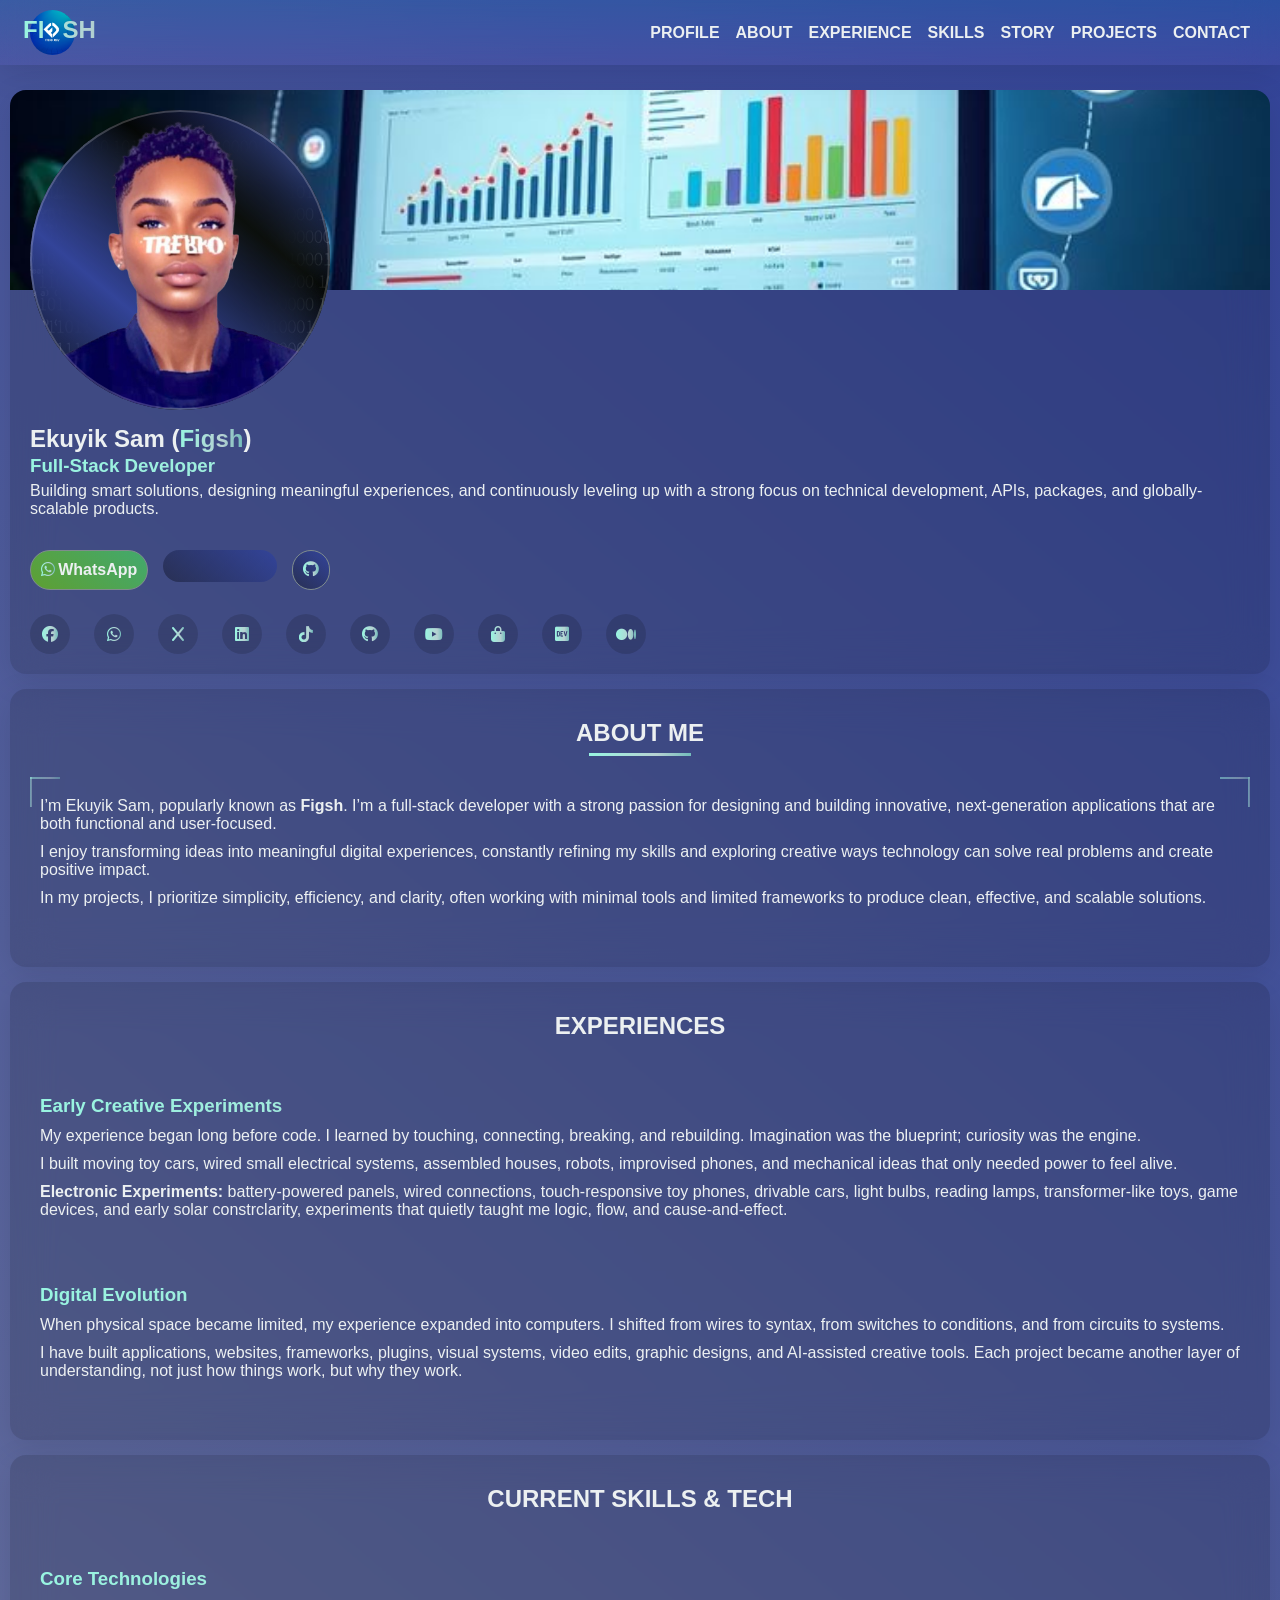
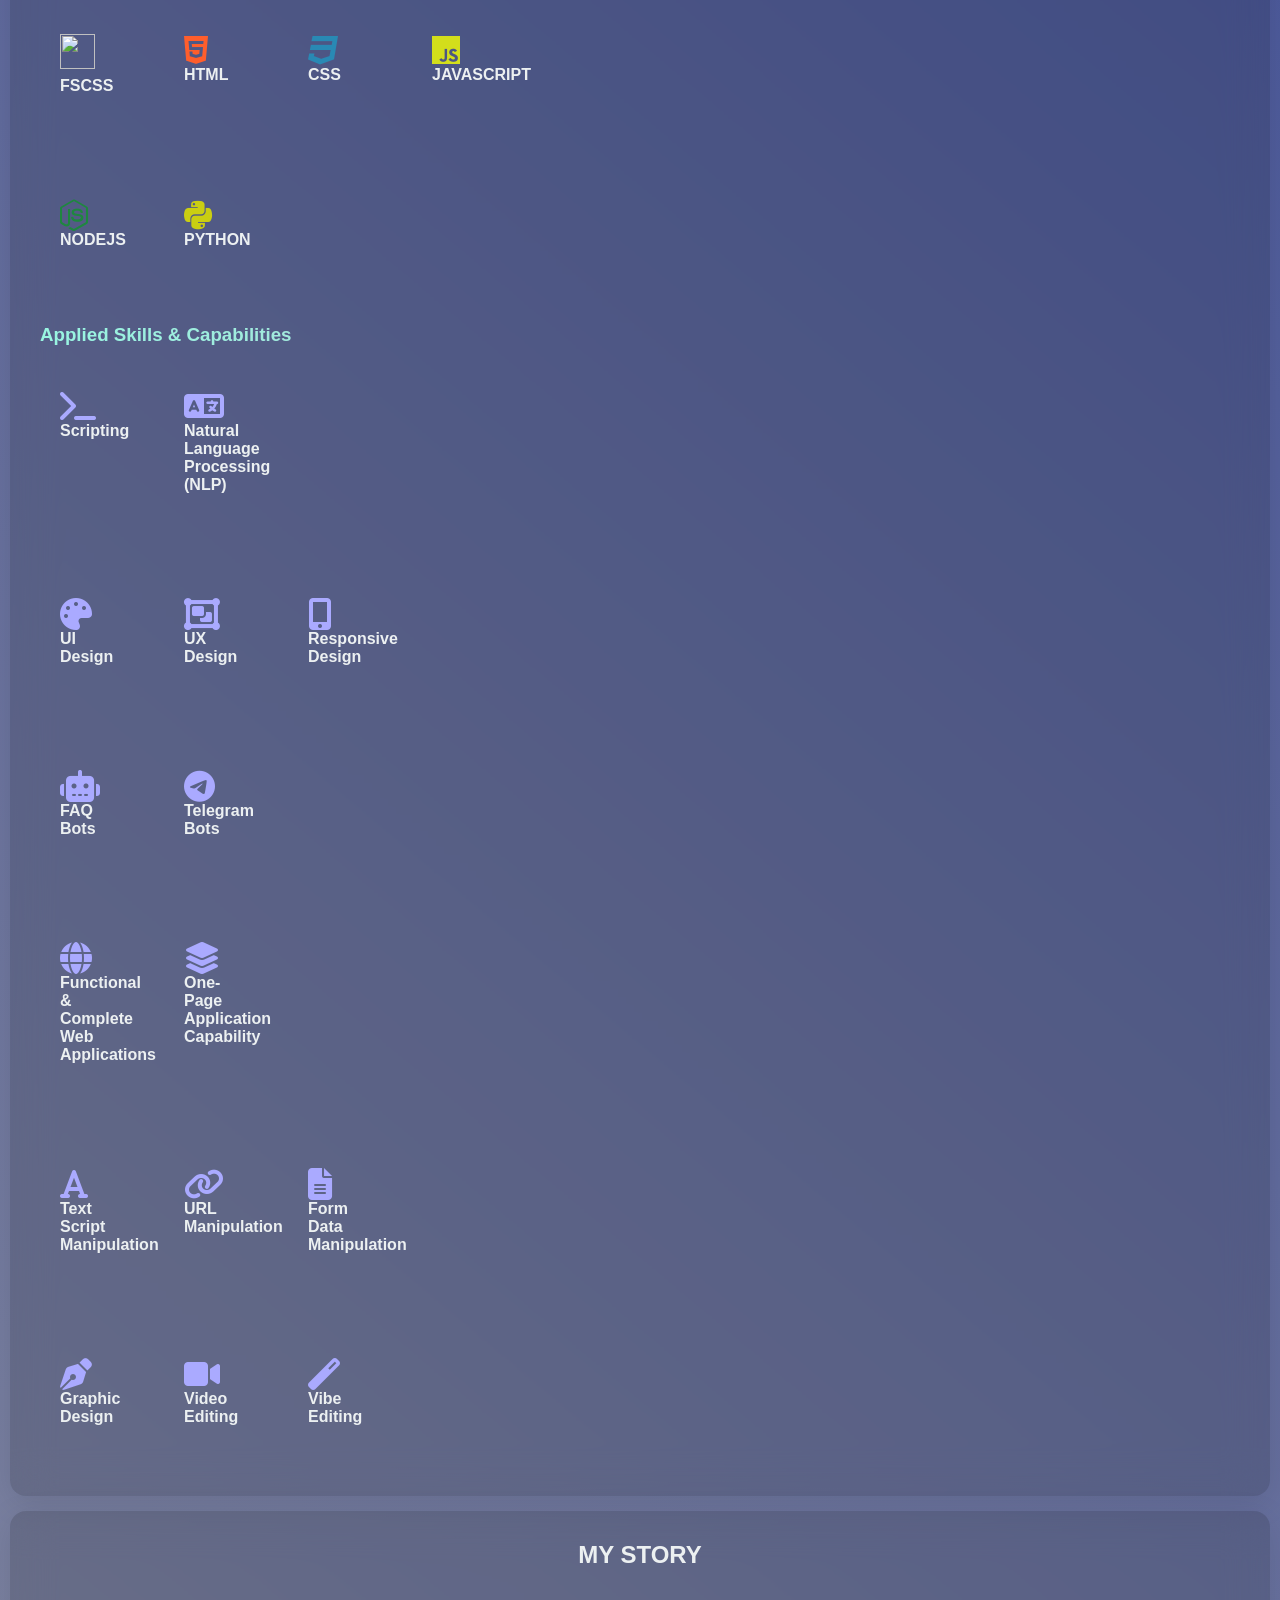
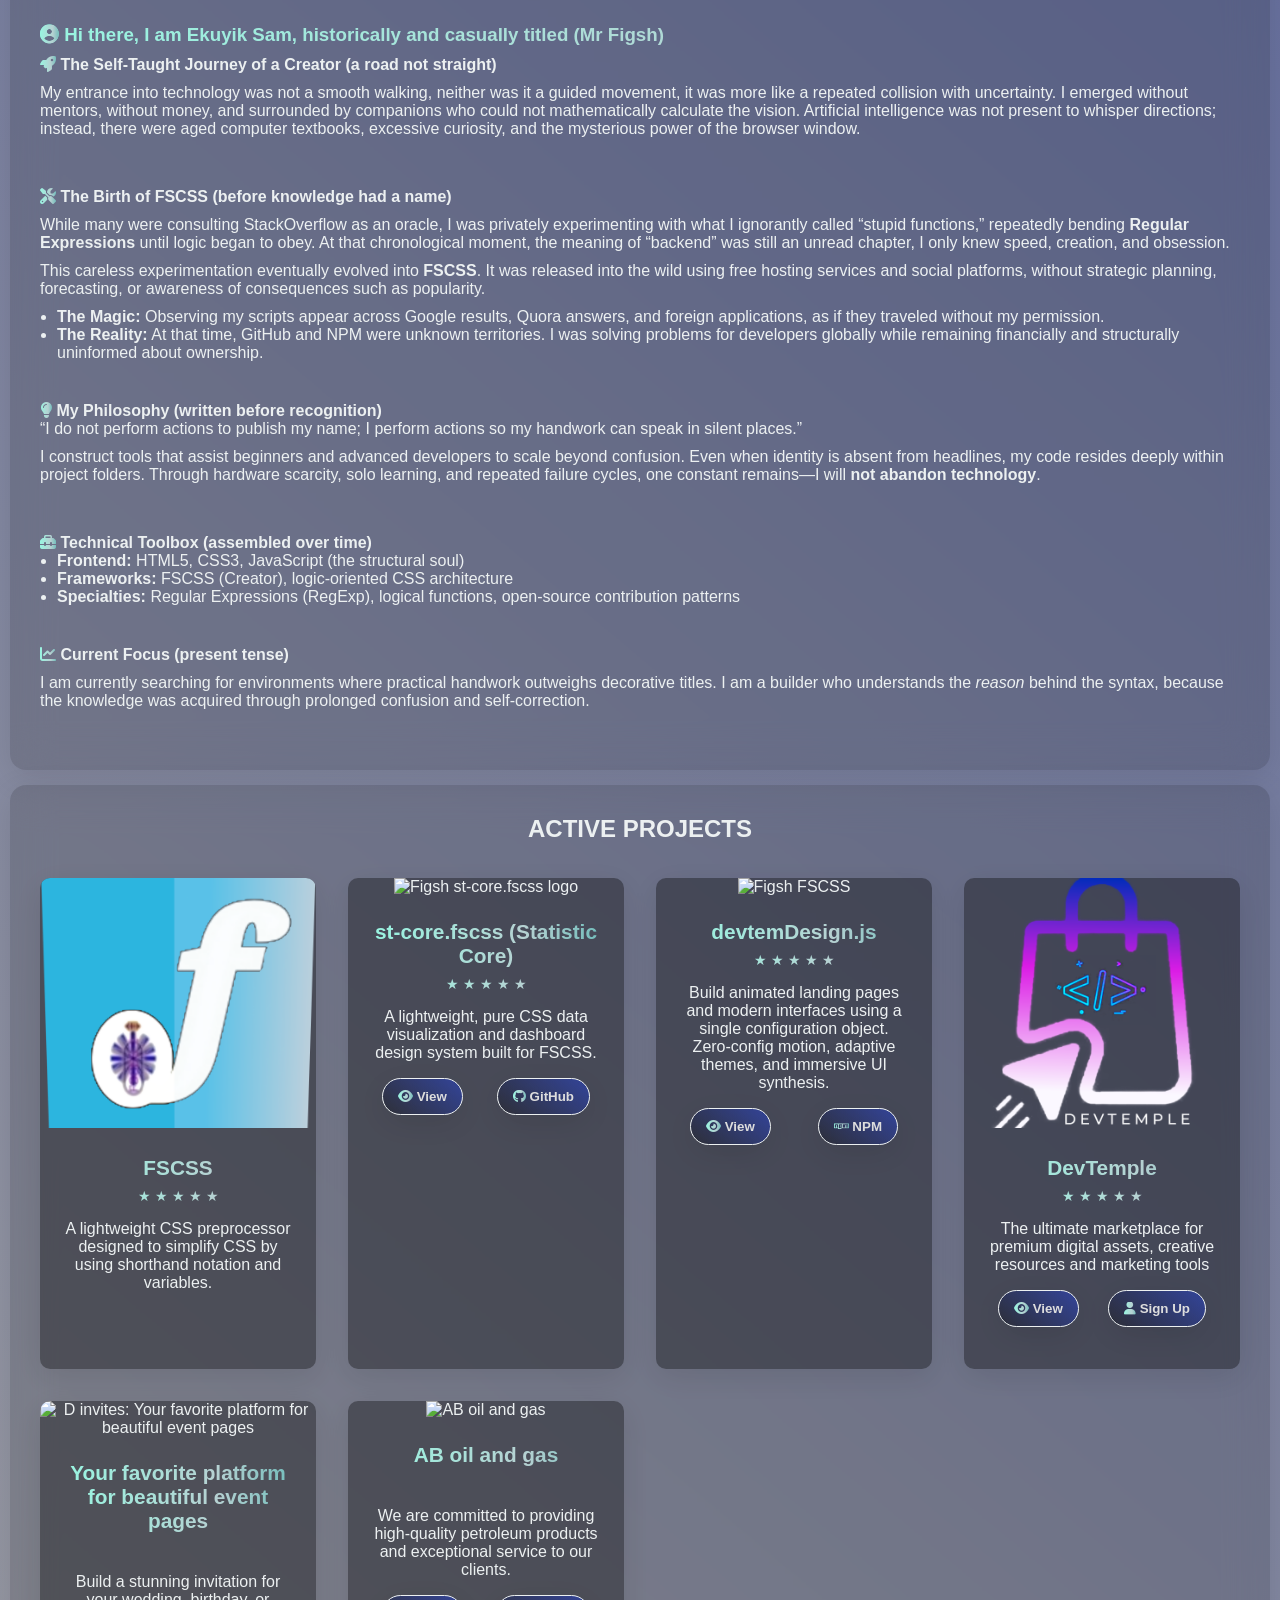
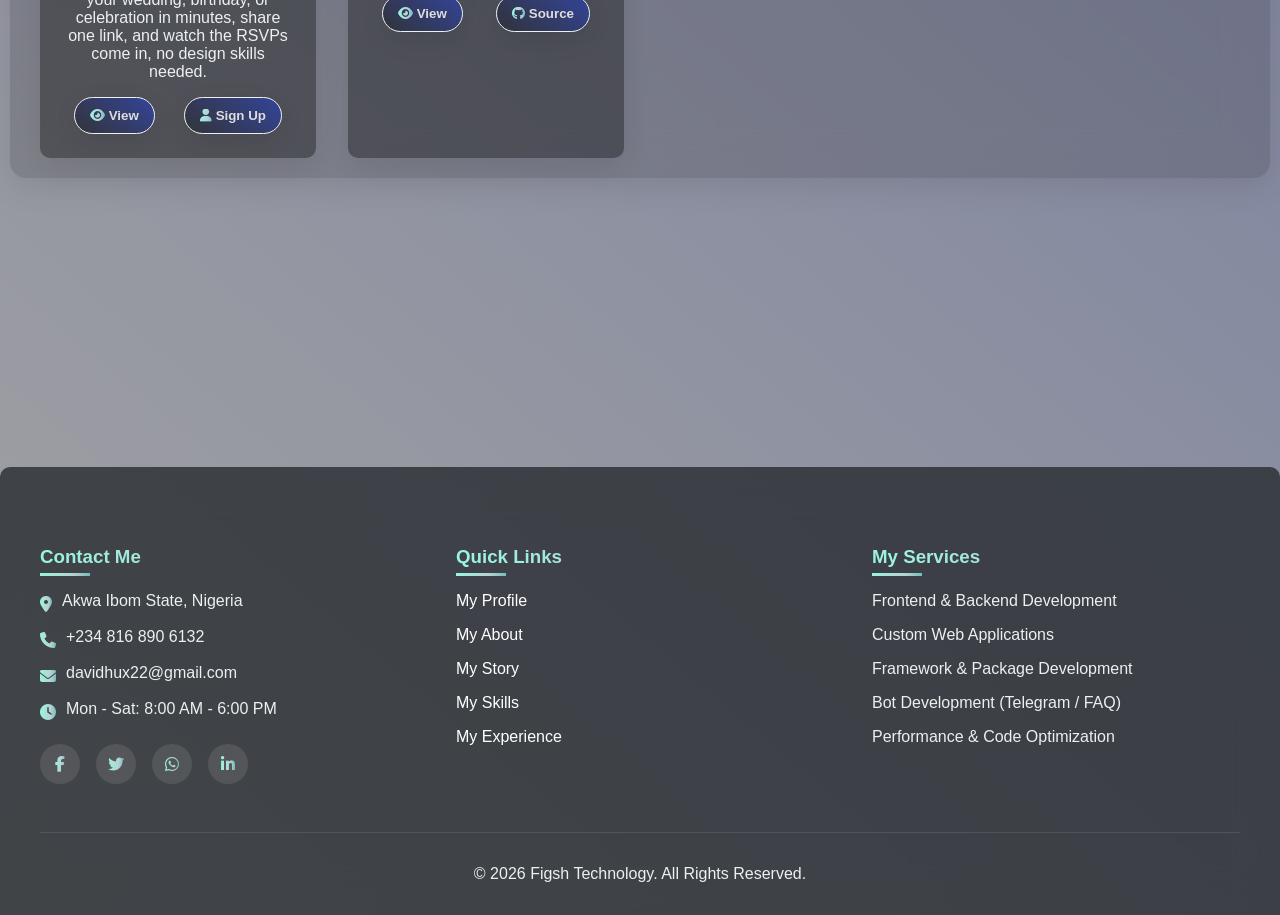
==== index.html @ 0cee9fe7 "Update index.html" ====
<!DOCTYPE html>
<html lang="en">
<head>
  <meta charset="UTF-8">
  <meta name="viewport" content="width=device-width, initial-scale=1.0">
  
  <!-- Primary SEO -->
  <title>Figsh (Ekuyik Sam) — Full-Stack Developer & Creative Technologist</title>
  <meta name="description" content="Official portfolio of Figsh (Ekuyik Sam), a full-stack developer and creative technologist building scalable web apps, APIs, frameworks, bots, and AI-powered tools.">
  <meta name="keywords" content="Figsh, Ekuyik Sam, Full Stack Developer,Scripting Wizard,Web Developer, JavaScript Developer, FSCSS, API Development, Bot Development, UI UX Designer, Software Engineer, Nigeria Developer, Open Source Developer">
  <meta name="author" content="Ekuyik Sam (Figsh)">
  <meta name="robots" content="index, follow">
  <meta name="language" content="English">
  
  <!-- Canonical -->
  <link rel="canonical" href="https://figsh.devtem.org/">
  
  <!-- Open Graph -->
  <meta property="og:title" content="Figsh (Ekuyik Sam) — Full-Stack Developer">
  <meta property="og:description" content="Explore the portfolio of Figsh, a full-stack developer crafting modern web applications, APIs, frameworks, bots, and creative digital solutions.">
  <meta property="og:type" content="website">
  <meta property="og:url" content="https://figsh.devtem.org/">
  <meta property="og:site_name" content="Figsh Portfolio">
  <meta property="og:image" content="https://figsh.devtem.org/assets/images/fscss.png">
  <meta property="og:image:width" content="1200">
  <meta property="og:image:height" content="630">
  <meta property="og:image:alt" content="Figsh Portfolio Homepage">
  
  <!-- Twitter Card -->
  <meta name="twitter:card" content="summary_large_image">
  <meta name="twitter:title" content="Figsh (Ekuyik Sam) — Full-Stack Developer">
  <meta name="twitter:description" content="Portfolio of Figsh — building scalable web apps, APIs, frameworks, bots, and AI-assisted tools.">
  <meta name="twitter:image" content="https://figsh.devtem.org/assets/images/icon.jpg">
  <meta name="twitter:site" content="@fscss_ttr">
  
  <!-- Mobile / Theme -->
  <meta name="theme-color" content="#0a66ff">
  <meta name="apple-mobile-web-app-capable" content="yes">
  <meta name="apple-mobile-web-app-status-bar-style" content="black-translucent">
  
  <!-- Favicon -->
  <link rel="icon" href="/assets/images/icon.png">
  
  <!-- Styles -->
  <link rel="stylesheet" href="style.css">
  
  <!-- Fonts -->
  <link rel="stylesheet" href="https://fonts.googleapis.com/css?family=Audiowide">
  <link href="https://fonts.googleapis.com/css2?family=Poppins:wght@300;400;500;600;700&display=swap" rel="stylesheet">
  
  <!-- Font Awesome -->
  <link rel="stylesheet" href="https://cdnjs.cloudflare.com/ajax/libs/font-awesome/6.4.0/css/all.min.css">
  
  <!-- JSON-LD: Person -->
  <script type="application/ld+json">
    {
      "@context": "https://schema.org",
      "@type": "Person",
      "name": "Ekuyik Sam",
      "alternateName": "Figsh",
      "url": "https://figsh.devtem.org/",
      "image": "https://figsh.devtem.org/assets/images/f2.png",
      "jobTitle": "Full-Stack Developer",
      "description": "Full-stack developer and creative technologist building web applications, APIs, frameworks, bots, and AI-powered tools.",
      "sameAs": [
        "https://x.com/MrFigsh",
        "https://github.com/Figsh"
      ],
      "address": {
        "@type": "PostalAddress",
        "addressLocality": "Akwa Ibom State",
        "addressCountry": "Nigeria"
      }
    }
  </script>
  
  <!-- JSON-LD: Website -->
  <script type="application/ld+json">
    {
      "@context": "https://schema.org",
      "@type": "WebSite",
      "name": "Figsh Portfolio",
      "url": "https://figsh.devtem.org/",
      "potentialAction": {
        "@type": "SearchAction",
        "target": "https://figsh.devtem.org/search?q={search_term_string}",
        "query-input": "required name=search_term_string"
      }
    }
  </script>
</head>
  <body>
    
    <section class="top-menu">
      <div class="top-head">
      <div class="page-id">
        <div class="page-icon"></div><h2>FI&nbsp;&nbsp;&thinsp;SH</h2>
      </div>
      <div class="desktop-list menu-list">
        <a href="#profile">PROFILE</a> 
        <a href="#about">ABOUT</a>
        <a href="#experience">EXPERIENCE</a> 
        <a href="#skills">SKILLS</a> 
        <a href="#story">STORY</a>
        <a href="#project">PROJECTS</a>
        <a href="#contact">CONTACT</a>
      </div>
      <div class="toggle-menu">
        <svg xmlns="http://www.w3.org/2000/svg" 
     width="26" height="26" 
     viewBox="0 0 24 24" 
     fill="none" stroke="currentColor" 
     stroke-width="2" stroke-linecap="round" stroke-linejoin="round">
  <line x1="3" y1="6" x2="21" y2="6" />
  <line x1="3" y1="12" x2="21" y2="12" />
  <line x1="3" y1="18" x2="21" y2="18" />
</svg>
      </div>
      </div>
      
      <div class="mobile-list menu-list hidden">
                <a href="#">PROFILE</a>
        <a href="#about">ABOUT</a>
        <a href="#experience">EXPERIENCE</a>
        <a href="#skills">SKILLS</a>
        <a href="#story">STORY</a>
        <a href="#project">PROJECTS</a>
        <a href="#contact">CONTACT</a>
      
      </div>
    </section>
    
    <main>
      
      
      <section class="head section" id="profile">
        <div class="cover-img"></div>
        <section class="img-box">
          <div class="code-bg"></div>
                  <div class="animate"></div>
          <div class="head-img">
          
        </div>
        </section>
        
              <div class="details">
     <h1 class="hero-title">Ekuyik Sam (<span>Figsh</span>)</h1>
<h3>Full-Stack Developer</h3>

<div class="about-sum">
  Building smart solutions, designing meaningful experiences, and continuously leveling up 
  with a strong focus on technical development, APIs, packages, and globally-scalable products.
</div>


<div class="profile-btns">
<a href="https://wa.me/2348168906132?text=Hello%20Figsh%2C%20I%20visited%20your%20portfolio%20and%20would%20love%20to%20connect." target="_blank" class="btn whatsapp-btn">
  <i class="fab fa-whatsapp"></i>&thinsp;WhatsApp
</a>
  
  <iframe src="https://github.com/sponsors/Figsh/button" title="Sponsor Figsh" height="32" width="114" style="border: 0; border-radius: 25px; padding: 0;" class="btn"></iframe>
  <a href="https://github.com/Figsh" class="btn hire-btn" target="_blank"><i class="fab fa-github"></i></a>
</div>
        
        <div class="social-icons">
          <a href="https://www.facebook.com/profile.php?id=61553995778282"><i class="fab fa-facebook"></i></a>
          <a href="https://wa.me/2348168906132" target="_blank"><i class="fab fa-whatsapp"></i></a>
          <a href="https://x.com/MrFigsh"><i class="fab fa-x"></i></a>
          <a href="https://www.linkedin.com/in/ekuyik-sam-b82776376?utm_source=share&utm_campaign=share_via&utm_content=profile&utm_medium=android_app"><i class="fab fa-linkedin"></i></a>
          <a href="https://www.tiktok.com/@mr_figsh?_r=1&_t=ZS-933uXuPBQc1" target="_blank"><i class="fab fa-tiktok"></i></a>
          <a href="https://github.com/Figsh/"><i class="fab fa-github"></i></a>
          <a href="https://youtube.com/@fscss-ttr?si=FwhjBTJhkt-Gm-o8" target="_blank"><i class="fab fa-youtube"></i></a>
          <a href="https://devtem.org/s?s=Figsh"><i class="fas fa-shopping-bag"></i></a>
          <a href="https://dev.to/fscss"><i class="fab fa-dev"></i></a>
          <a href="https://figsh.medium.com"><i class="fab fa-medium"></i></a>
        </div>
      </div>
      
      </section>
      
<section class="section info about" id="about">
  <h2><span class="underline">ABOUT ME</span></h2>
  
  <div class="para">
    <div class="angle right top"></div>
    <div class="angle right bottom"></div>
    <div class="angle left top"></div>
    <div class="angle left bottom"></div>
    
    <p>
      I’m Ekuyik Sam, popularly known as <strong>Figsh</strong>.
      I’m a full-stack developer with a strong passion for designing and building innovative,
      next-generation applications that are both functional and user-focused.
    </p>
    
    <p>
      I enjoy transforming ideas into meaningful digital experiences, constantly refining my skills
      and exploring creative ways technology can solve real problems and create positive impact.
    </p>
    
    <p>
      In my projects, I prioritize simplicity, efficiency, and clarity, often working with minimal tools
      and limited frameworks to produce clean, effective, and scalable solutions.
    </p>
  </div>
  

</section>

<section class="section experience info" id="experience">
  <h2><span class="underline">EXPERIENCES</span></h2>
  
  <div class="para">
    <div class="angle right top"></div>
    <div class="angle right bottom"></div>
    <div class="angle left top"></div>
    <div class="angle left bottom"></div>
    
    <h3>Early Creative Experiments</h3>
    <p>
      My experience began long before code.
      I learned by touching, connecting, breaking, and rebuilding.
      Imagination was the blueprint; curiosity was the engine.
    </p>
    
    <p>
      I built moving toy cars, wired small electrical systems, assembled houses, robots,
      improvised phones, and mechanical ideas that only needed power to feel alive.
    </p>
    
    <p>
      <strong>Electronic Experiments:</strong> battery-powered panels, wired connections,
      touch-responsive toy phones, drivable cars, light bulbs, reading lamps,
      transformer-like toys, game devices, and early solar constrclarity,
      experiments that quietly taught me logic, flow, and cause-and-effect.
    </p>
    
  </div>
  
  <div class="para">
    <div class="angle right top"></div>
    <div class="angle right bottom"></div>
    <div class="angle left top"></div>
    <div class="angle left bottom"></div>
    
    <h3>Digital Evolution</h3>
    <p>
      When physical space became limited, my experience expanded into computers.
      I shifted from wires to syntax, from switches to conditions,
      and from circuits to systems.
    </p>
    
    <p>
      I have built applications, websites, frameworks, plugins, visual systems,
      video edits, graphic designs, and AI-assisted creative tools.
      Each project became another layer of understanding, not just how things work,
      but why they work.
    </p>
  </div>
  
</section>

<section class=" section skills info" id="skills">
  <h2><span class="underline">CURRENT SKILLS & TECH</span></h2>
  
  <div class="para">
    <h3>Core Technologies</h3>
    
    <div class="info-list rap">
      
           <div class="rapper" data-value="100%">
       <strong><i class="fscss"><img src="https://fscss.devtem.org/assets/images/fscss.png" width="35" height="35" loading="lazy"></i> FSCSS</strong>
     </div>
     
    <div class="rapper" data-value="98%">
      <strong><i class="fab fa-html5 orange"></i> HTML</strong>
    </div>
        <div class="rapper" data-value="93%">
      <strong><i class="fab fa-css3 blue"></i> CSS</strong>
    </div>
        <div class="rapper" data-value="91%">
      <strong><i class="fab fa-js yellow"></i> JAVASCRIPT</strong>
    </div>
   
     </div>
  </div>
  <div class="para">
  <div class="info-list rap">
   
        <div class="rapper" data-value="89%">
      <strong><i class="fab fa-node-js d-green"></i> NODEJS</strong>
    </div>
            <div class="rapper" data-value="75%">
          <strong><i class="fab fa-python b-yellow"></i> PYTHON</strong>
        </div>
      <div class="rapper hidden" data-value="35%">
    <strong><i class="fab fa-php t-blue"></i> PHP</strong></div>
      <div class="rapper hidden" data-value="20%">
    <strong><i class="fab fa-java o-blue"></i> JAVA</strong>
  </div>
  
     </div>
     </div>
  </div>
  <div class="para g">
  <h3>Applied Skills & Capabilities</h3>

<div class="info-list rap">
  <div class="rapper" data-value="90%">
    <strong><i class="fas fa-terminal"></i> Scripting</strong>
  </div>
  
  <div class="rapper hidden" data-value="25%">
    <strong><i class="fas fa-brain"></i> Machine Learning</strong>
  </div>
  
  <div class="rapper" data-value="80%">
    <strong><i class="fas fa-language"></i> Natural Language Processing (NLP)</strong>
  </div>
  </div>
  </div>
  <div class="para g">
  <div class="info-list rap">
  <div class="rapper" data-value="90%">
    <strong><i class="fas fa-palette"></i> UI Design</strong>
  </div>
  
  <div class="rapper" data-value="98%">
    <strong><i class="fas fa-object-group"></i> UX Design</strong>
  </div>
    <div class="rapper" data-value="97%">
    <strong><i class="fas fa-mobile-alt"></i> Responsive Design</strong>
  </div>
  
    </div>
  </div>
  <div class="para g">
  <div class="info-list rap">
    
  <div class="rapper" data-value="89%">
    <strong><i class="fas fa-robot"></i> FAQ Bots</strong>
  </div>
  
  <div class="rapper" data-value="94%">
    <strong><i class="fab fa-telegram"></i> Telegram Bots</strong>
  </div>
    </div>
  </div>
  <div class="para g">
    <div class="info-list rap">
  <div class="rapper" data-value="90%">
    <strong><i class="fas fa-globe"></i> Functional & Complete Web Applications</strong>
  </div>
  
  <div class="rapper" data-value="78%">
    <strong><i class="fas fa-layer-group"></i> One-Page Application Capability</strong>
  </div>
    </div>
  </div>
  <div class="para g">
    <div class="info-list rap">
  <div class="rapper" data-value="79%">
    <strong><i class="fas fa-font"></i> Text Script Manipulation</strong>
  </div>
  
  <div class="rapper" data-value="79%">
    <strong><i class="fas fa-link"></i> URL Manipulation</strong>
  </div>
  
  <div class="rapper" data-value="69%">
    <strong><i class="fas fa-file-alt"></i> Form Data Manipulation</strong>
  </div>
    </div>
  </div>
  <div class="para g">
    <div class="info-list rap">
  <div class="rapper" data-value="59%">
    <strong><i class="fas fa-pen-nib"></i> Graphic Design</strong>
  </div>
  
  <div class="rapper" data-value="60%">
    <strong><i class="fas fa-video"></i> Video Editing</strong>
  </div>
  
  <div class="rapper" data-value="45%">
    <strong><i class="fas fa-magic"></i> Vibe Editing</strong>
  </div>
  
</div>
  
  </div>
  
  
</section>


<section class="section story info" id="story">
  <h2><span class="underline">MY STORY</span></h2>
  
  <div class="para">
    <div class="angle right top"></div>
    <div class="angle right bottom"></div>
    <div class="angle left top"></div>
    <div class="angle left bottom"></div>
    
      <h3>
        <i class="fas fa-user-circle"></i>
        Hi there, I am Ekuyik Sam, historically and casually titled (Mr Figsh)
      </h3>
      
      <h4>
        <i class="fas fa-rocket"></i>
        The Self-Taught Journey of a Creator (a road not straight)
      </h4>
      <p>
        My entrance into technology was not a smooth walking, neither was it a guided movement, it was more like a repeated collision with uncertainty.
        I emerged without mentors, without money, and surrounded by companions who could not mathematically calculate the vision.
        Artificial intelligence was not present to whisper directions; instead, there were aged computer textbooks, excessive curiosity, and the mysterious power of the browser window.
      </p>
      </div>
     <div class="para">
           <div class="angle right top"></div>
    <div class="angle right bottom"></div>
    <div class="angle left top"></div>
    <div class="angle left bottom"></div>
    
      <h4>
        <i class="fas fa-tools"></i>
        The Birth of FSCSS (before knowledge had a name)
      </h4>
      <p>
        While many were consulting StackOverflow as an oracle, I was privately experimenting with what I ignorantly called “stupid functions,”
        repeatedly bending <strong>Regular Expressions</strong> until logic began to obey.
        At that chronological moment, the meaning of “backend” was still an unread chapter, I only knew speed, creation, and obsession.
      </p>
      
      <p>
        This careless experimentation eventually evolved into <strong>FSCSS</strong>.
        It was released into the wild using free hosting services and social platforms,
        without strategic planning, forecasting, or awareness of consequences such as popularity.
      </p>
      
      <ul>
        <li>
          <strong>The Magic:</strong> Observing my scripts appear across Google results, Quora answers, and foreign applications, as if they traveled without my permission.
        </li>
        <li>
          <strong>The Reality:</strong> At that time, GitHub and NPM were unknown territories.
          I was solving problems for developers globally while remaining financially and structurally uninformed about ownership.
        </li>
      </ul>
      </div>
      <div class="para">
            <div class="angle right top"></div>
    <div class="angle right bottom"></div>
    <div class="angle left top"></div>
    <div class="angle left bottom"></div>
      <h4>
        <i class="fas fa-lightbulb"></i>
        My Philosophy (written before recognition)
      </h4>
      <blockquote>
        “I do not perform actions to publish my name; I perform actions so my handwork can speak in silent places.”
      </blockquote>
      
      <p>
        I construct tools that assist beginners and advanced developers to scale beyond confusion.
        Even when identity is absent from headlines, my code resides deeply within project folders.
        Through hardware scarcity, solo learning, and repeated failure cycles, one constant remains—I will <strong>not abandon technology</strong>.
      </p>
      </div>
      
      <div class="para">
            <div class="angle right top"></div>
    <div class="angle right bottom"></div>
    <div class="angle left top"></div>
    <div class="angle left bottom"></div>
    
      <h4>
        <i class="fas fa-toolbox"></i>
        Technical Toolbox (assembled over time)
      </h4>
      <ul>
        <li><strong>Frontend:</strong> HTML5, CSS3, JavaScript (the structural soul)</li>
        <li><strong>Frameworks:</strong> FSCSS (Creator), logic-oriented CSS architecture</li>
        <li><strong>Specialties:</strong> Regular Expressions (RegExp), logical functions, open-source contribution patterns</li>
      </ul>
      </div>
      <div class="para">
        
          <div class="angle right top"></div>
    <div class="angle right bottom"></div>
    <div class="angle left top"></div>
    <div class="angle left bottom"></div>
    
      <h4>
        <i class="fas fa-chart-line"></i>
        Current Focus (present tense)
      </h4>
      <p>
        I am currently searching for environments where practical handwork outweighs decorative titles.
        I am a builder who understands the <em>reason</em> behind the syntax, because the knowledge was acquired through prolonged confusion and self-correction.
      </p>
      </div>
      
</section>

<section class="section projects info" id="project">
  <h2><span class="underline">ACTIVE PROJECTS</span></h2>
  
        <section class="projects-container">
        <div class="section-title">
        </div>
        <section class="operators-grid">
          

                    <div class="image-column observe">
            <img src="/assets/images/fscss.png" alt="Figsh FSCSS logo">
            <div class="image-column-content">
              <strong>FSCSS</strong>
              <div class="stars">
                <span class="star">★</span>
                <span class="star">★</span>
                <span class="star">★</span>
                <span class="star">★</span>
                <span class="star">★</span>
              </div>
              <p>A lightweight CSS preprocessor designed to simplify CSS by using shorthand notation and variables.</p>
                <div class="card-btns">
    <button class="view" data-url="https://fscss.devtem.org"><i class="fas fa-eye"></i> View</button>
    <button class="source" data-url="https://www.npmjs.com/package/fscss"><i class="fab fa-npm"></i> NPM</button>
  </div>
            </div>
          </div>
          
                              <div class="image-column observe">
                      <img src="https://media2.dev.to/dynamic/image/width=1280,height=720,fit=cover,gravity=auto,format=auto/https%3A%2F%2Fdev-to-uploads.s3.amazonaws.com%2Fuploads%2Farticles%2F40jmbtsgup65yztwydt6.jpg" alt="Figsh st-core.fscss logo">
                      <div class="image-column-content">
                        <strong>st-core.fscss (Statistic Core)</strong>
                        <div class="stars">
                          <span class="star">★</span>
                          <span class="star">★</span>
                          <span class="star">★</span>
                          <span class="star">★</span>
                          <span class="star">★</span>
                        </div>
                        <p>A lightweight, pure CSS data visualization and dashboard design system built for FSCSS.</p>
                        <div class="card-btns">
                          <button class="view" data-url="https://fscss-ttr.github.io/st-core.fscss"><i class="fas fa-eye"></i> View</button>
                          <button class="source" data-url="https://github.com/fscss-ttr/st-core.fscss"><i class="fab fa-github"></i> GitHub</button>
                        </div>
                      </div>
                    </div>
          
          
          <div class="image-column observe">
            <img src="https://design.devtem.org/assets/images/og.jpg" alt="Figsh FSCSS">
            <div class="image-column-content">
              <strong>devtemDesign.js</strong>
              <div class="stars">
                <span class="star">★</span>
                <span class="star">★</span>
                <span class="star">★</span>
                <span class="star">★</span>
                <span class="star">★</span>
              </div>
              <p>Build animated landing pages and modern interfaces using a single configuration object. Zero-config motion, adaptive themes, and immersive UI synthesis.</p>
              <div class="card-btns">
                <button class="view" data-url="https://design.devtem.org"><i class="fas fa-eye"></i> View</button>
                <button class="source" data-url="https://www.npmjs.com/package/devtemdesign"><i class="fab fa-npm"></i> NPM</button>
              </div>
            </div>
          </div>
        
          <div class="image-column observe">
            <img src="/assets/images/devtem.png" alt="Figsh DevTemple">
            <div class="image-column-content">
              <strong>DevTemple</strong>
              <div class="stars">
                <span class="star">★</span>
                <span class="star">★</span>
                <span class="star">★</span>
                <span class="star">★</span>
                <span class="star">★</span>
              </div>
              <p>The ultimate marketplace for premium digital assets, creative resources and marketing tools</p>
                <div class="card-btns">
    <button class="view" data-url="https://devtem.org"><i class="fas fa-eye"></i> View</button>
    <button class="source" data-url="https://devtem.org/signup"><i class="fas fa-user"></i> Sign Up</button>
  </div>
            </div>
          </div>
          
                     <div class="image-column observe">
            <img src="https://invites.devtem.org/assets/img/mobile-screen.jpg" alt="D invites: Your favorite platform for  beautiful event pages">
            <div class="image-column-content">
              <strong>Your favorite platform for  beautiful event pages</strong>
              <div class="stars">
                <span class="star">★</span>
                <span class="star">★</span>
                <span class="star">★</span>
                <span class="star">★</span>
                <span class="star">★</span>
              </div>
              <p>Build a stunning invitation for your wedding, birthday, or celebration in minutes, share one link, and watch the RSVPs come in, no design skills needed.</p>
              <div class="card-btns">
                <button class="view" data-url="https://invites.devtem.org/"><i class="fas fa-eye"></i> View</button> 
                <button class="source" data-url="https://invites.devtem.org/auth"><i class="fas fa-user"></i> Sign Up</button>
              </div>
            </div>
          </div>
          
           <div class="image-column observe">
   <img src="https://i.postimg.cc/sgDnVhWR/1768396998100.jpg" alt="AB oil and gas">
   <div class="image-column-content">
     <strong>AB oil and gas</strong>
     <div class="stars">
       <span class="star">★</span>
       <span class="star">★</span>
       <span class="star">★</span>
       <span class="star">★</span>
       <span class="star">★</span>
     </div>
     <p>We are committed to providing high-quality petroleum products and exceptional service to our clients.</p>
       <div class="card-btns">
                <button class="view"><i class="fas fa-eye"></i> View</button> 
                <button class="source"><i class="fab fa-github"></i> Source</button>
              </div>
   </div>
 </div>
          
          
          
        </section>
      </section>
      
</section>

<iframe src="https://github.com/sponsors/Figsh/card" title="Sponsor Figsh" height="225" width="100%" style="border: 0; border-radius: 25px; margin: 10px 0; max-width: 600px;"></iframe>
    </main>
    
    
    
  <footer id="contact">
    <div class="footer-content">
      <div class="footer-column">
        <h3>Contact Me</h3>
        <ul class="contact-info">
          <li>
            <i class="fas fa-map-marker-alt"></i>
            <span>Akwa Ibom State, Nigeria</span>
          </li>
          <li>
            <i class="fas fa-phone"></i>
            <span>+234&nbsp;816&nbsp;890&nbsp;6132</span>
          </li>
          <li>
            <i class="fas fa-envelope"></i>
            <span>davidhux22@gmail.com</span>
          </li>
          <li>
            <i class="fas fa-clock"></i>
            <span>Mon - Sat: 8:00 AM - 6:00 PM</span>
          </li>
        </ul>
        <div class="social-links">
          <a href="https://www.facebook.com/profile.php?id=61553995778282" target="_blank"><i class="fab fa-facebook-f"></i></a>
          <a href="https://x.com/MrFigsh" target="_blank"><i class="fab fa-twitter"></i></a>
          <a href="https://wa.me/2348168906132" target="_blank"><i class="fab fa-whatsapp"></i></a>
          <a href="https://www.linkedin.com/in/ekuyik-sam-b82776376?utm_source=share&utm_campaign=share_via&utm_content=profile&utm_medium=android_app" target="_blank"><i class="fab fa-linkedin-in"></i></a>
        </div>
      </div>
      
      <div class="footer-column">
        <h3>Quick Links</h3>
        <ul class="contact-info">
          <li><a href="#profile" style="color: white; text-decoration: none;">My Profile</a></li>
          <li><a href="#about" style="color: white; text-decoration: none;">My About</a></li>
          <li><a href="#story" style="color: white; text-decoration: none;">My Story</a></li>
          <li><a href="#skills" style="color: white; text-decoration: none;">My Skills</a></li>
          <li><a href="#profile" style="color: white; text-decoration: none;">My Experience</a></li>
        </ul>
      </div>
      
<div class="footer-column">
  <h3>My Services</h3>
  <p>Frontend & Backend Development</p>
  <p>Custom Web Applications</p>
  <p>Framework & Package Development</p>
  <p>Bot Development (Telegram / FAQ)</p>
  <p>Performance & Code Optimization</p>
</div>

    </div>
    
    <div class="footer-bottom">
      <p>&copy; 2026 Figsh Personality. All Rights Reserved.</p>
    </div>
  </footer>
  </body>
  <script src="script.js"></script>
</html>
---- style.css ----
:root{--primary-color:rgba(0,0,0,0.36);--secondary-color:#6B8E4E;--accent-color:#D4A76A;--dark-bg:#1A1F2C;--light-bg:#F8F9FA;--text-dark:#2C3E50;--text-light:#ECF0F1;--text-muted:#7F8C8D;--glass-bg:rgba(0, 0, 0, 0.15);--glass-border:rgba(255, 255, 255, 0.2);--shadow:0 8px 32px rgba(0, 0, 0, 0.1);--card-bg:rgba(255, 255, 255, 0.95);--transition:all 0.3s ease;--bg-o-text:linear-gradient(to left, #ddf 70%, #aaf 75%,#ddd 100%);--bg-text:linear-gradient(to left, #0AFFD2, #30AAA5, #B6D1D2, #98F5E1);--accent:#2a5a8c;--light:#f8f9fa;--dark:#212529BF;--success:#28a745}*{margin:0;padding:0;box-sizing:border-box;scroll-behavior:smooth}a{text-decoration:none;color:var(--text-light)}body{background:linear-gradient(40deg,var(--primary-color),#349);min-height:100vh;overflow-x:hidden;overflow-y:scroll;scroll-timeline-name:--timeline;width:100%;color:var(--text-light);font-size:auto;font-family:sans-serif}.top-menu{background:linear-gradient(rgba(20,130,200,.2),rgba(100,100,200,.2));padding:10px 20px;backdrop-filter:blur(20px);filter:saturate(180deg);position:sticky;display:flex;flex-direction:column;top:0;width:100%;box-shadow:var(--shadow);z-index:2000}.top-menu .top-head{display:flex;flex-direction:row;justify-content:space-between;align-items:center;width:100%}.hidden{display:none!important}.desktop-list{display:flex;flex-direction:row;gap:1em;display:none}.menu-list a{color:var(--text-light);text-decoration:none;position:relative;font-weight:700}.menu-list a:after{content:" ";background:var(--bg-text);max-height:2px;height:2px;width:0;max-width:100%;position:absolute;left:0;bottom:0;transition:all .3s ease-in-out;background-size:200% 100%;animation:bg-text 2s linear infinite alternate}.menu-list a:hover:after{width:100%}.menu-list a:active::after{width:100%}.menu-list.active a:after{width:100%}.mobile-list{display:flex;flex-direction:column;align-items:left;gap:1.5em;width:100%;padding:20px 0;overflow:hidden;animation:drop-menu .3s linear 1 forwards}.mobile-list .menu-list a{width:100%}@keyframes drop-menu{0%{max-height:0}100%{max-height:auto}}.top-menu .page-id .page-icon{border-radius:50%;width:45px;height:45px;background-image:url(/assets/images/icon.jpg);background-size:contain;background-position:center}.top-menu .page-id{position:relative;max-height:50px;max-width:100px;user-select:none;-webkit-user-select:none;-moz-user-select:none;-o-user-select:none;-ms-user-select:none}.top-menu .page-id h2{word-break:keep-all;position:absolute;top:6px;left:-7px;width:100px;background:var(--bg-text);color:#aaf;-webkit-background-clip:text;-webkit-text-fill-color:transparent;background-clip:text;background-size:200% 100%;animation:bg-text 2s linear infinite alternate}main{padding:10px}main .section{border-radius:1em;background:var(--glass-bg);backdrop-filter:blur(20px);padding:20px;box-shadow:var(--shadow);margin-top:15px}.head{width:100%;overflow-x:hidden;position:relative}.img-box{display:flex;flex-direction:column;justify-content:center;flex-direction:column}.img-box .animate{position:absolute;width:300px;height:300px;border-radius:50%;border:0;background:linear-gradient(40deg,var(--primary-color),#349,var(--primary-color),#349);backdrop-filter:blur(20px);background-size:cover;z-index:2;animation:bg-flex 16s linear infinite alternate,spin3d 9s linear infinite;opacity:.9}.img-box .code-bg{background-image:url(/assets/images/code.jpeg);background-repeat:no-repeat;background-position:center;background-size:cover;position:absolute;width:300px;height:300px;border-radius:50%;border:0;z-index:1}@keyframes spin3d{0%{transform:rotate(0)}100%{transform:rotate(360deg)}}@keyframes bg-flex{0%{background-position:200px 100px;transform:skew(0) rotateX(0)}100%{background-position:0 0}}.head .cover-img{width:100%;height:200px;background-image:url(assets/images/cover.jpeg);background-size:cover;background-position:center;top:0;left:0;position:absolute;z-index:1}.img-box .head-img{background-image:url(/assets/images/f2.png);background-repeat:no-repeat;background-size:contain;background-position:center;width:300px;height:300px;border-radius:50%;border:2px solid var(--glass-border);z-index:3}.img-box .head-img:hover{animation-play-state:paused}@keyframes change-img{0%{background-image:url(/assets/images/figsh.png)}25%{background-image:url(/assets/images/f2.png)}50%{background-image:url(/assets/images/f3.png)}75%{background-image:url(/assets/images/icon.jpg)}100%{background-image:url(assets/images/figsh.png)}}@keyframes turn{0%{transform:rotateY(0)}100%{transform:rotateY(180deg)}}@keyframes bg-text{0%{background-position:200% 100%;filter:hue-rotate(0)}100%{background-position:100% 0;filter:hue-rotate(45deg)}}.head .details{margin-top:15px}.details span{background:var(--bg-text);color:#aaf;-webkit-background-clip:text;-webkit-text-fill-color:transparent;background-clip:text;background-size:200% 100%;animation:bg-text 2s linear infinite alternate}.details h3{margin-top:2px;background:var(--bg-text);color:#aaf;-webkit-background-clip:text;-webkit-text-fill-color:transparent;background-clip:text;background-size:200% 100%;animation:bg-text 2s linear infinite alternate}.details .about-sum{margin-top:5px}.details .location-sum{margin-top:15px;display:flex;flex-direction:column;gap:10px}.details .location{color:#bbb}.details .web-views{font-weight:700;background:var(--bg-text);color:#aaf;-webkit-background-clip:text;-webkit-text-fill-color:transparent;background-clip:text;background-size:200% 100%;animation:bg-text 2s linear infinite alternate}.profile-btns{margin-top:2em;display:flex;flex-direction:row;gap:15px}.profile-btns .btn{background:linear-gradient(40deg,var(--primary-color),#349);padding:10px;border-radius:20px;border:1px solid var(--text-muted);font-weight:700;color:var(--text-light);transition:all .3s ease}.profile-btns .whatsapp-btn{background:linear-gradient(40deg,#5e9f32,#42a96e)}.profile-btns .btn:hover{background:#346}.social-icons{margin-top:1.5em;display:flex;flex-direction:row;gap:1.5em;overflow-y:hidden;overflow-x:auto;width:100%}.social-icons a{background:var(--glass-bg);border-radius:50%;min-width:40px;min-height:40px;max-width:40px;max-height:40px;display:flex;flex-direction:column;justify-content:center;align-items:center;transition:all .3s linear}.social-icons a:hover{background:#346;transform:translateY(-3px)}.section.info{text-align:center}.underline{position:relative}.underline:after{content:' ';position:absolute;bottom:-10px;left:10%;background:var(--bg-text);color:#aaf;background-size:200% 100%;animation:bg-text 2s linear infinite alternate;width:80%;height:3px}.section.info h2{padding:10px}.section.info .para{position:relative;margin:20px 0;text-align:left;padding:10px}.angle{position:absolute;display:block;border:0;min-width:30px;min-height:30px}.angle.right{right:0}.angle.left{left:0}.angle.right.top{top:0}.angle.right.bottom{bottom:0}.angle.left.top{top:0}.angle.left.bottom{bottom:0}.angle:after,.angle:before{content:' ';opacity:.5;position:absolute;background:var(--bg-text);color:#aaf;background-size:200% 100%;animation:bg-text 2s linear infinite alternate}.angle.right.top:after{width:100%;height:2px;top:0}.angle.right.top:before{width:2px;height:100%;right:0}.angle.right.bottom:after{width:100%;height:2px;bottom:0}.angle.right.bottom:before{width:2px;height:100%;right:0}.angle.left.top:after{width:100%;height:2px;top:0}.angle.left.top:before{width:2px;height:100%;left:0}.angle.left.bottom:after{width:100%;height:2px;bottom:0}.angle.left.bottom:before{width:2px;height:100%;left:0}.para h3,footer h3{margin-top:15px;background:var(--bg-text);color:#aaf;-webkit-background-clip:text;-webkit-text-fill-color:transparent;background-clip:text;background-size:200% 100%;animation:bg-text 2s linear infinite alternate}.personal-info .info-list i{background:var(--bg-text);color:#aaf;-webkit-background-clip:text;-webkit-text-fill-color:transparent;background-clip:text;background-size:200% 100%;animation:bg-text 2s linear infinite alternate}.section i,footer i{background:var(--bg-text);background-size:200% 100%;background-clip:text;-webkit-background-clip:text;-webkit-text-fill-color:transparent;animation:bg-text 2s linear infinite alternate}.personal-info .info-list{padding:10px;display:flex;gap:1em;flex-direction:column}.info-list.rap{margin-top:1.5em;display:flex;flex-direction:row;justify-content:left;gap:1.5em;overflow:scroll;flex-wrap:wrap}.info-list.rap .rapper{padding:20px;position:relative;border-radius:2em;max-width:100px;width:100px}.info-list.rap .rapper strong{display:flex;flex-direction:column;justify-content:center}.info-list.rap .rapper strong i{font-size:2em;background:0 0;color:#aaf;-webkit-background-clip:border-box;-webkit-text-fill-color:#aaf;background-clip:border-box;background-size:200% 100%;animation:none}.info-list.rap .rapper strong i svg{width:26px;height:25px}.info-list.rap .rapper strong i.blue{color:#2989b4;-webkit-text-fill-color:#2989b4}.info-list.rap .rapper strong i.d-green{color:#1e873f;-webkit-text-fill-color:#1e873f}.info-list.rap .rapper strong I.yellow{color:#d3de1b;-webkit-text-fill-color:#d3de1b}.info-list.rap .rapper strong i.orange{color:#ff6300;-webkit-text-fill-color:#ff5e2c}.info-list.rap .rapper strong i.b-yellow{color:#cace12;-webkit-text-fill-color:#cace12}.info-list.rap .rapper strong i.o-blue{color:#14c3bc;-webkit-text-fill-color:#1bb2bb}.section div{opacity:0;transform:translateX(-10px);transition:all .3s ease}.section div.opac{transform:translateX(0);opacity:1}.underline:after{width:0;transition:all .3s linear}.underline.opac:after{width:80%}.section .para p{margin:10px 0}.section .para h3{margin-bottom:10px}.section .para ul{margin-left:17px}.section.projects{padding:auto 1.5rem}.projects-container{max-width:1200px;margin:0 auto;margin-top:25px}.operators-grid{display:grid;grid-template-columns:repeat(auto-fit,minmax(250px,1fr));gap:2rem}.image-column{background:var(--primary-color);border-radius:10px;overflow:hidden;box-shadow:var(--shadow);text-align:center;transition:var(--transition);position:relative}.image-column:hover{transform:translateY(-10px);box-shadow:0 12px 20px rgba(0,0,0,.15)}.image-column img{width:100%;height:250px;object-fit:cover;transition:var(--transition)}.image-column:hover img{transform:scale(1.05)}.image-column-content{padding:1.5rem}.image-column strong{display:block;font-size:1.3rem;margin-bottom:.5rem;color:var(--text-dim,#ddd);background:var(--bg-text);color:#aaf;-webkit-background-clip:text;-webkit-text-fill-color:transparent;background-clip:text;background-size:200% 100%;animation:bg-text 2s linear infinite alternate}.image-column p{color:var(--text-light);margin-bottom:1rem}.stars{color:var(--primary-color);font-size:.9rem;margin-bottom:1rem;background:var(--bg-text);color:#aaf;-webkit-background-clip:text;-webkit-text-fill-color:transparent;background-clip:text;background-size:200% 100%;animation:bg-text 2s linear infinite alternate,rotateStar 2s linear infinite alternate}.star{display:inline-block;animation:rotateStar 10s linear infinite}.star:nth-child(2){animation-delay:-2s}.star:nth-child(3){animation-delay:-4s}.star:nth-child(4){animation-delay:-6s}.star:nth-child(5){animation-delay:-8s}.card-btns{display:flex;flex-direction:row;justify-content:space-between;gap:1.5em;padding:0 10px}.card-btns button{background:linear-gradient(40deg,var(--primary-color),#349);padding:10px 15px;border-radius:20px;border:0;outline:0;color:#ddd;font-weight:590;box-shadow:var(--shadow);border:1px solid var(--text-light)}.card-btns button:hover{background:var(--glass-bg)}footer{background-color:var(--dark);backdrop-filter:blur(20px);color:var(--text-light);padding:4rem 1.5rem 2rem;margin-top:30px;border-radius:10px 10px 0 0}.footer-content{max-width:1200px;margin:0 auto;display:grid;grid-template-columns:repeat(auto-fit,minmax(250px,1fr));gap:3rem}.footer-column h3{margin-bottom:1.5rem;position:relative}.footer-column h3::after{content:'';position:absolute;bottom:-8px;left:0;width:50px;height:3px;background:var(--bg-text);background-size:200% 100%;animation:bg-text 2s linear infinite alternate}.footer-column p{margin-bottom:1rem}.contact-info{list-style:none}.contact-info li{margin-bottom:1rem;display:flex;align-items:flex-start;gap:10px}.contact-info i{margin-top:4px}.social-links{display:flex;gap:1rem;margin-top:1.5rem}.social-links a{display:flex;align-items:center;justify-content:center;width:40px;height:40px;background-color:rgba(255,255,255,.1);border-radius:50%;color:#fff;text-decoration:none;transition:var(--transition)}.social-links a:hover{background-color:#346;transform:translateY(-3px)}.footer-bottom{max-width:1200px;margin:3rem auto 0;padding-top:2rem;border-top:1px solid rgba(255,255,255,.1);text-align:center}@media(min-width:600px){.top-menu{padding:10px 30px}.toggle-menu{display:none}.desktop-list{display:flex}}
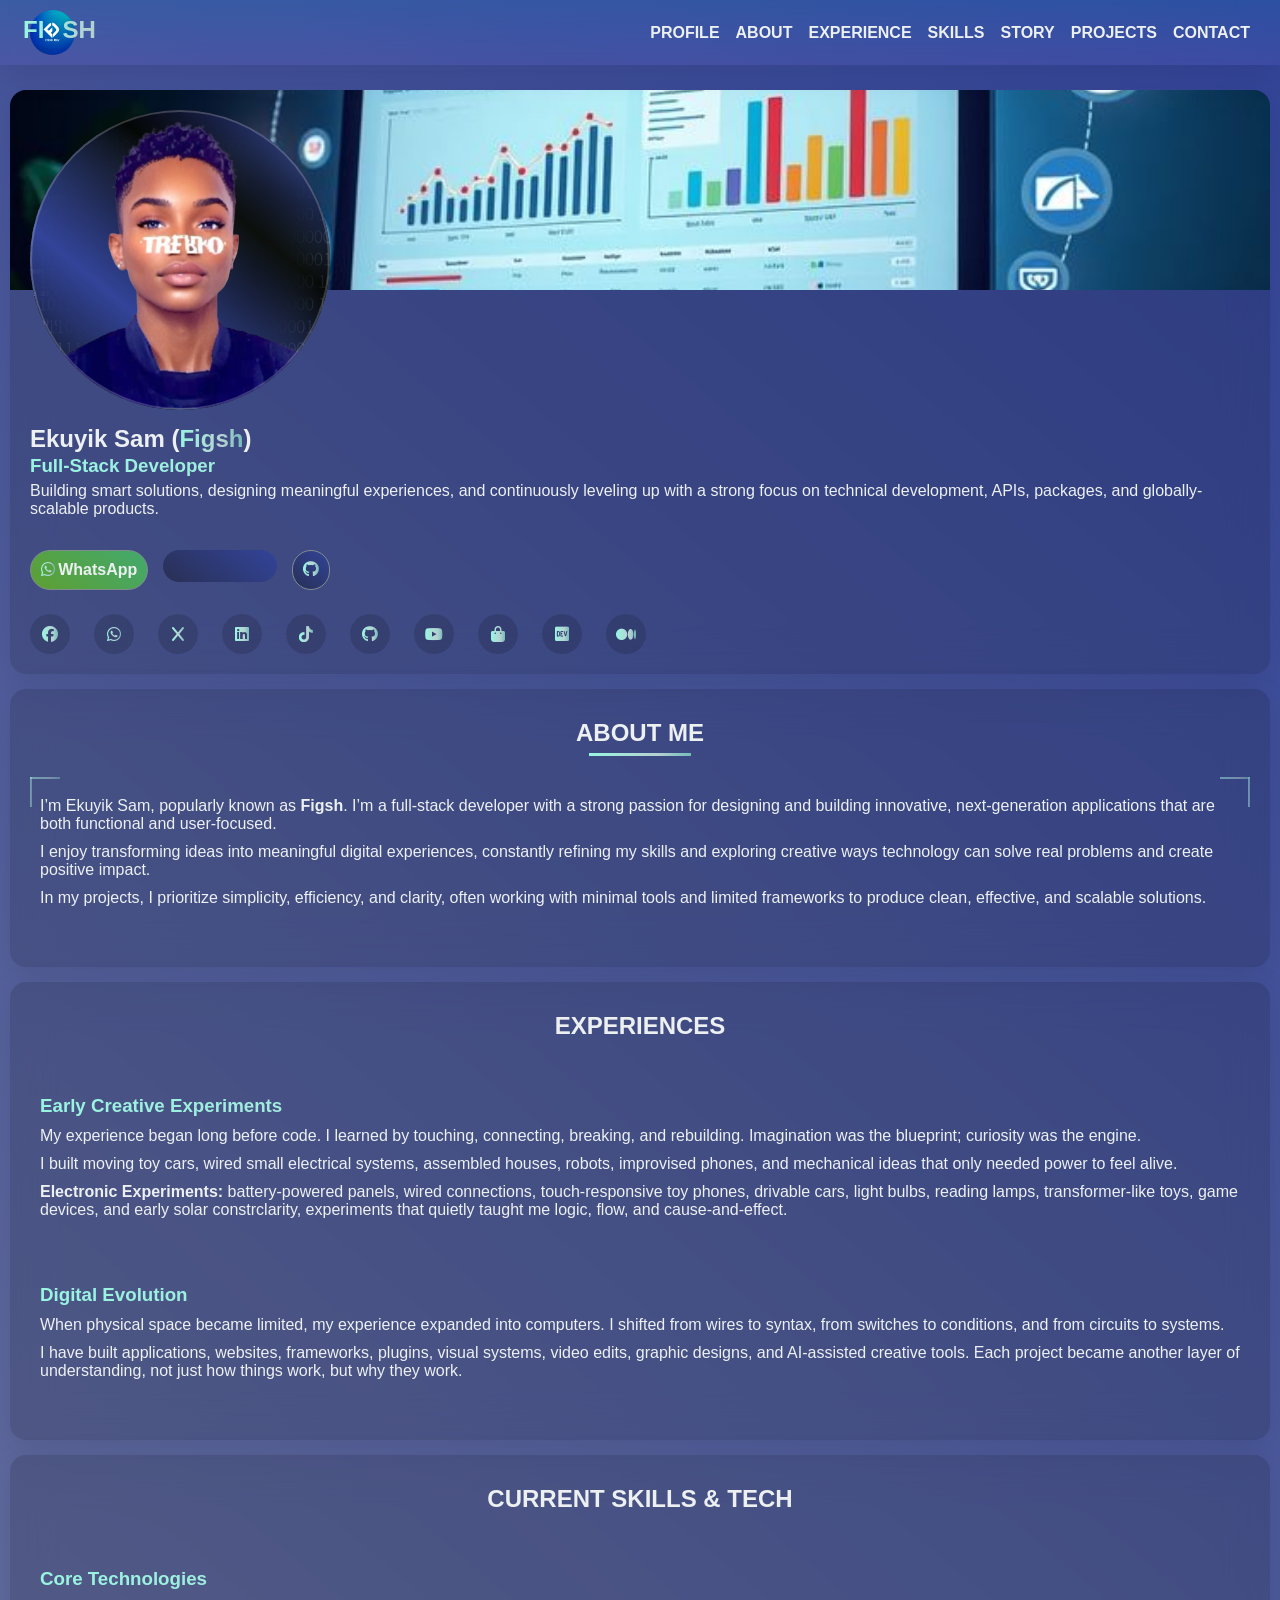
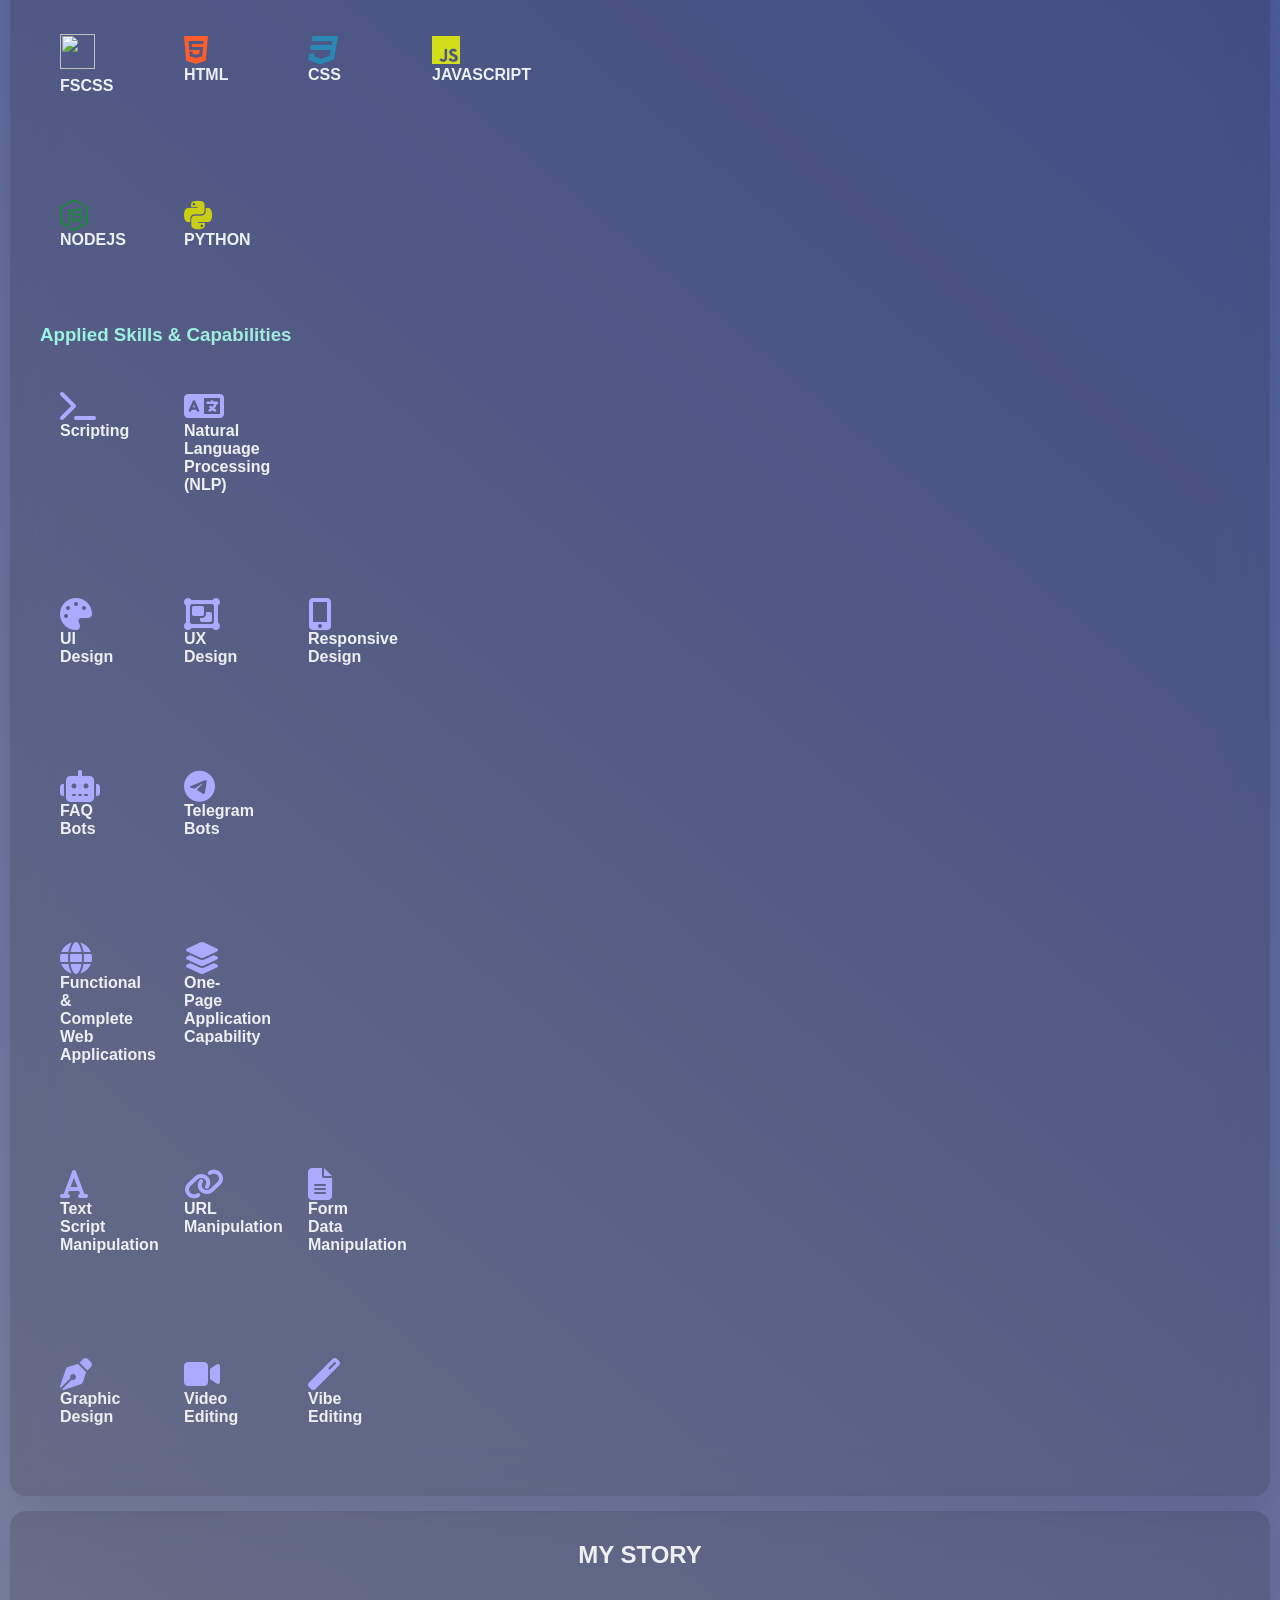
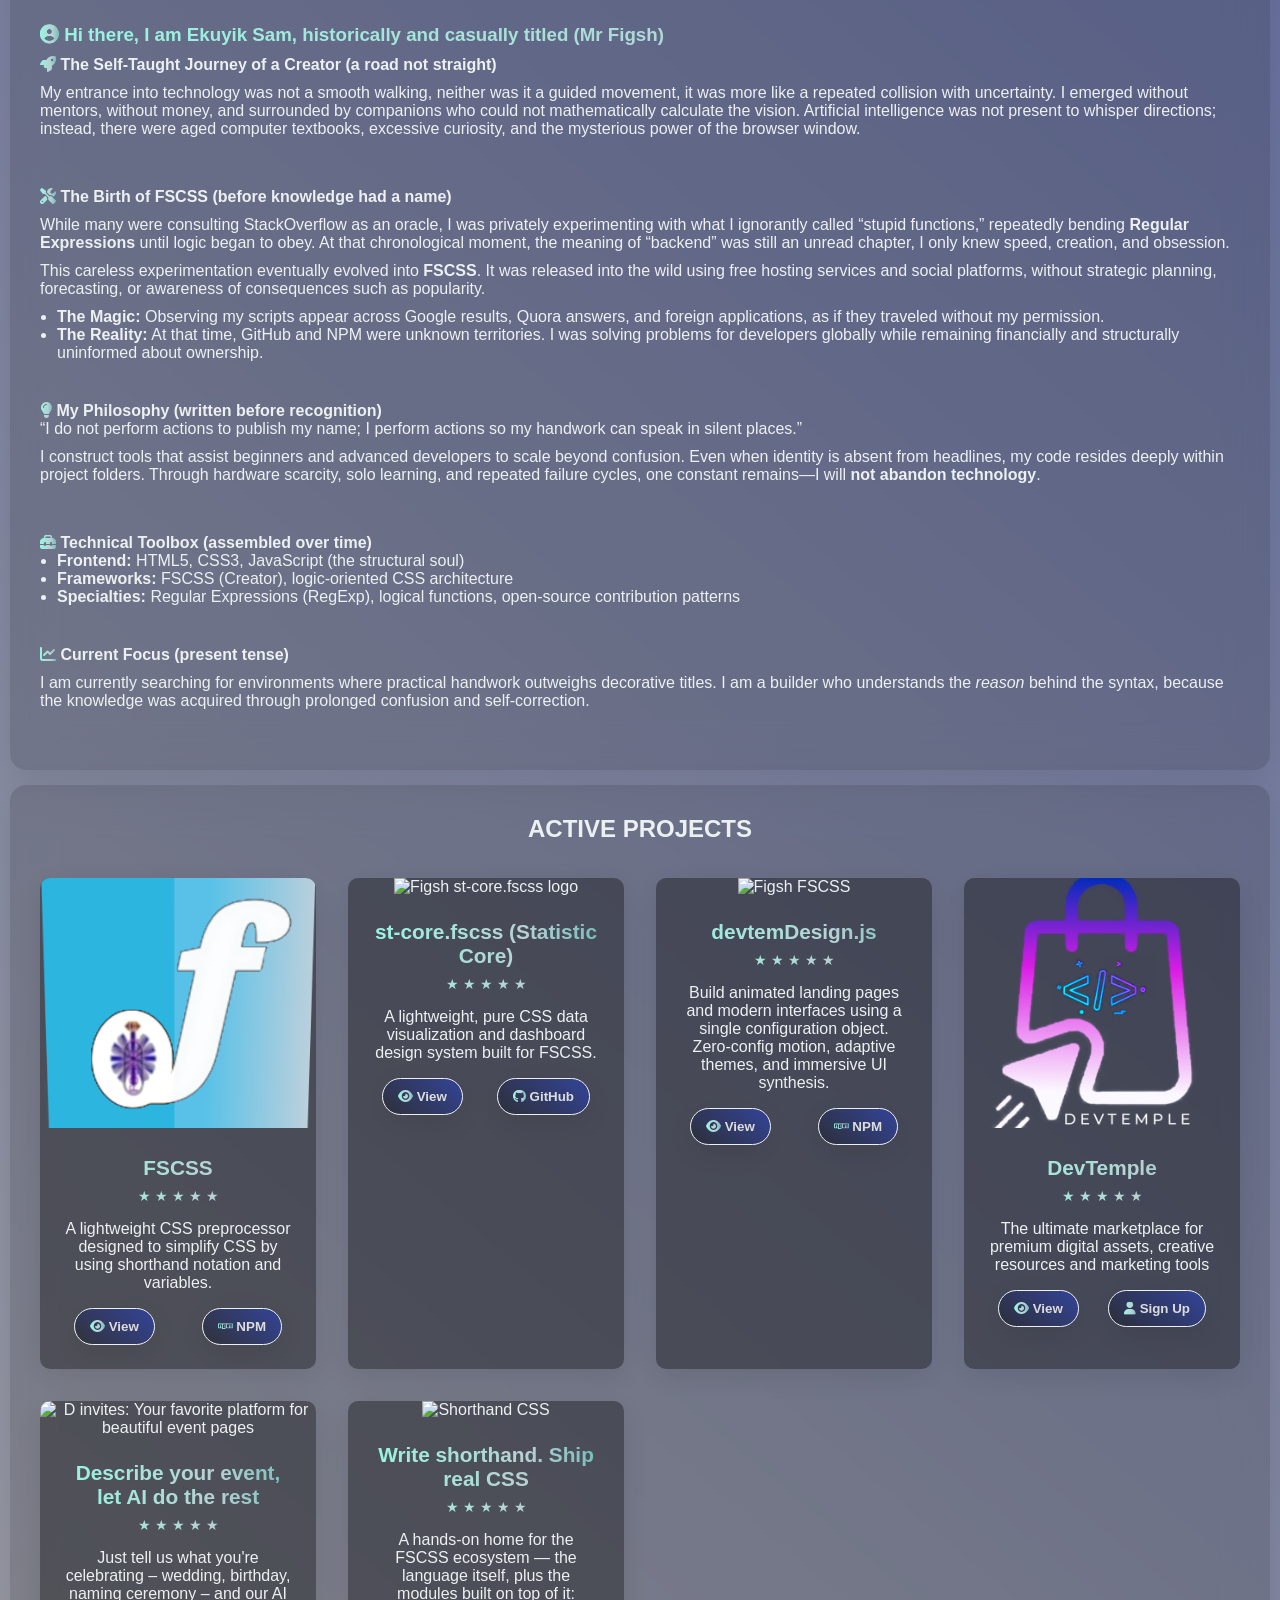
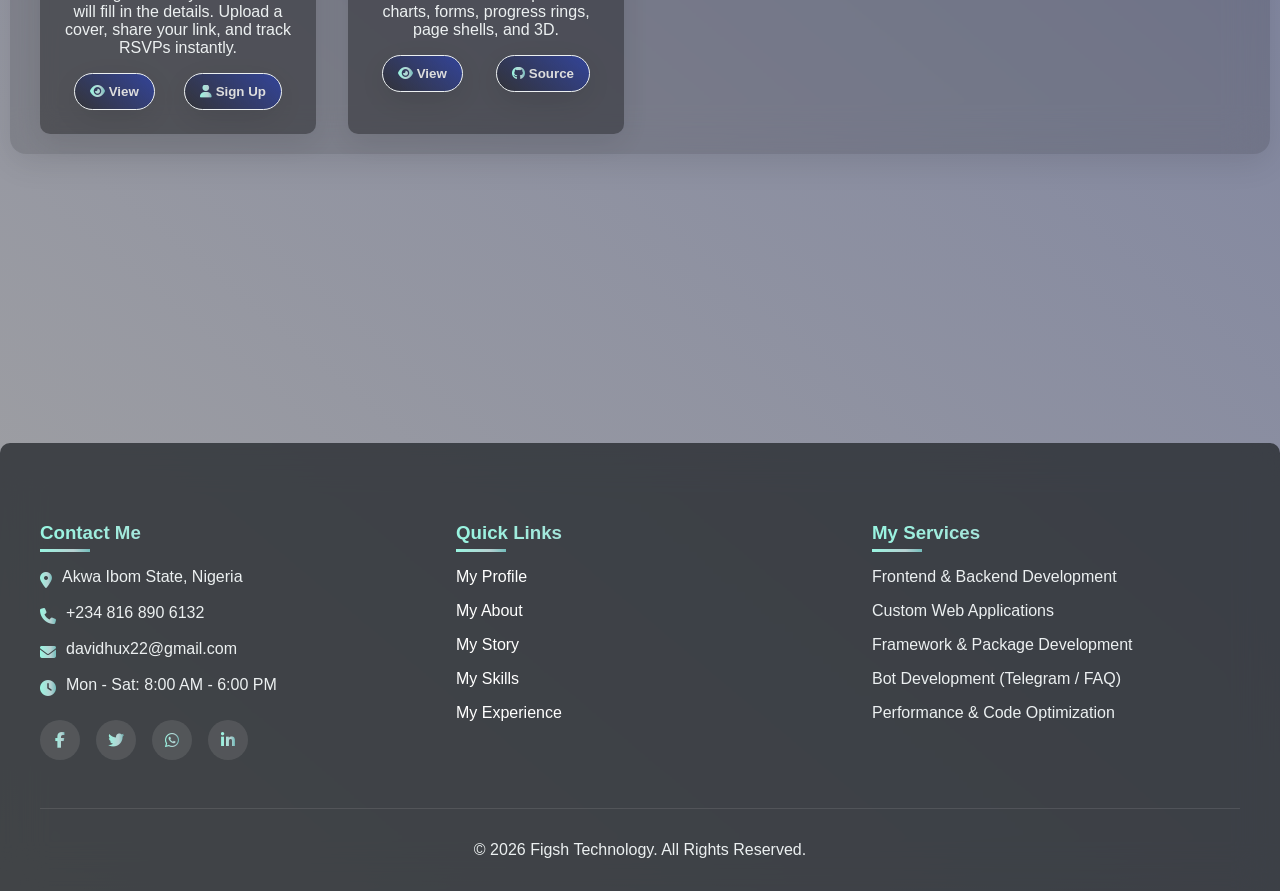
==== commit 1c324edd: "Update index.html" ====
--- a/index.html
+++ b/index.html
@@ -594,7 +594,8 @@
                      <div class="image-column observe">
             <img src="https://invites.devtem.org/assets/img/mobile-screen.jpg" alt="D invites: Your favorite platform for  beautiful event pages">
             <div class="image-column-content">
-              <strong>Your favorite platform for  beautiful event pages</strong>
+              <strong>Describe your event,
+let AI do the rest</strong>
               <div class="stars">
                 <span class="star">★</span>
                 <span class="star">★</span>
@@ -602,7 +603,7 @@
                 <span class="star">★</span>
                 <span class="star">★</span>
               </div>
-              <p>Build a stunning invitation for your wedding, birthday, or celebration in minutes, share one link, and watch the RSVPs come in, no design skills needed.</p>
+              <p>Just tell us what you're celebrating – wedding, birthday, naming ceremony – and our AI will fill in the details. Upload a cover, share your link, and track RSVPs instantly.</p>
               <div class="card-btns">
                 <button class="view" data-url="https://invites.devtem.org/"><i class="fas fa-eye"></i> View</button> 
                 <button class="source" data-url="https://invites.devtem.org/auth"><i class="fas fa-user"></i> Sign Up</button>
@@ -611,9 +612,10 @@
           </div>
           
            <div class="image-column observe">
-   <img src="https://i.postimg.cc/sgDnVhWR/1768396998100.jpg" alt="AB oil and gas">
+   <img src="https://hub.devtem.org/assets/images/og-image.jpg" alt="Shorthand CSS">
    <div class="image-column-content">
-     <strong>AB oil and gas</strong>
+     <strong>Write shorthand.
+Ship real CSS</strong>
      <div class="stars">
        <span class="star">★</span>
        <span class="star">★</span>
@@ -621,10 +623,10 @@
        <span class="star">★</span>
        <span class="star">★</span>
      </div>
-     <p>We are committed to providing high-quality petroleum products and exceptional service to our clients.</p>
+     <p>A hands-on home for the FSCSS ecosystem — the language itself, plus the modules built on top of it: charts, forms, progress rings, page shells, and 3D.</p>
        <div class="card-btns">
-                <button class="view"><i class="fas fa-eye"></i> View</button> 
-                <button class="source"><i class="fab fa-github"></i> Source</button>
+                <button class="view" data-url="https://hub.devtem.org"><i class="fas fa-eye"></i> View</button> 
+                <button class="source" data-url="https://github.com/fscss-ttr/fscss-ttr.github.io"><i class="fab fa-github"></i> Source</button>
               </div>
    </div>
  </div>
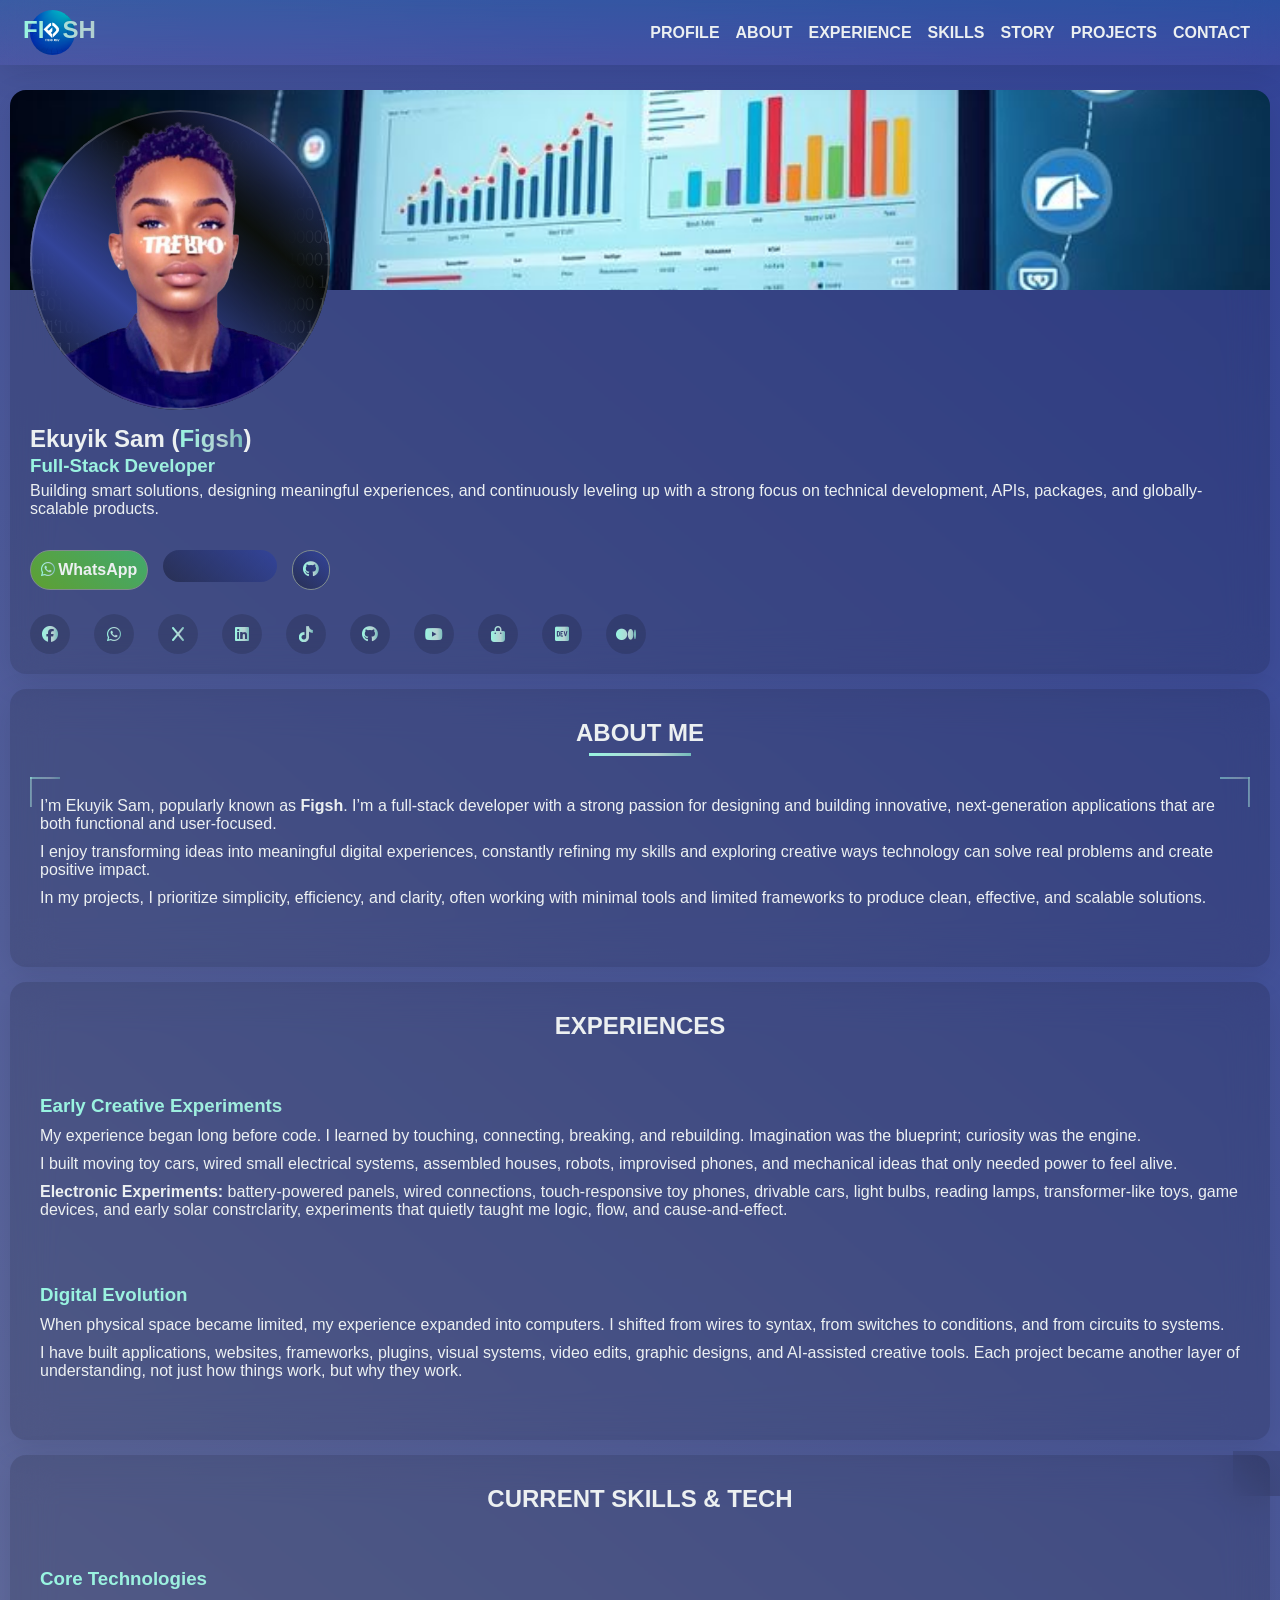
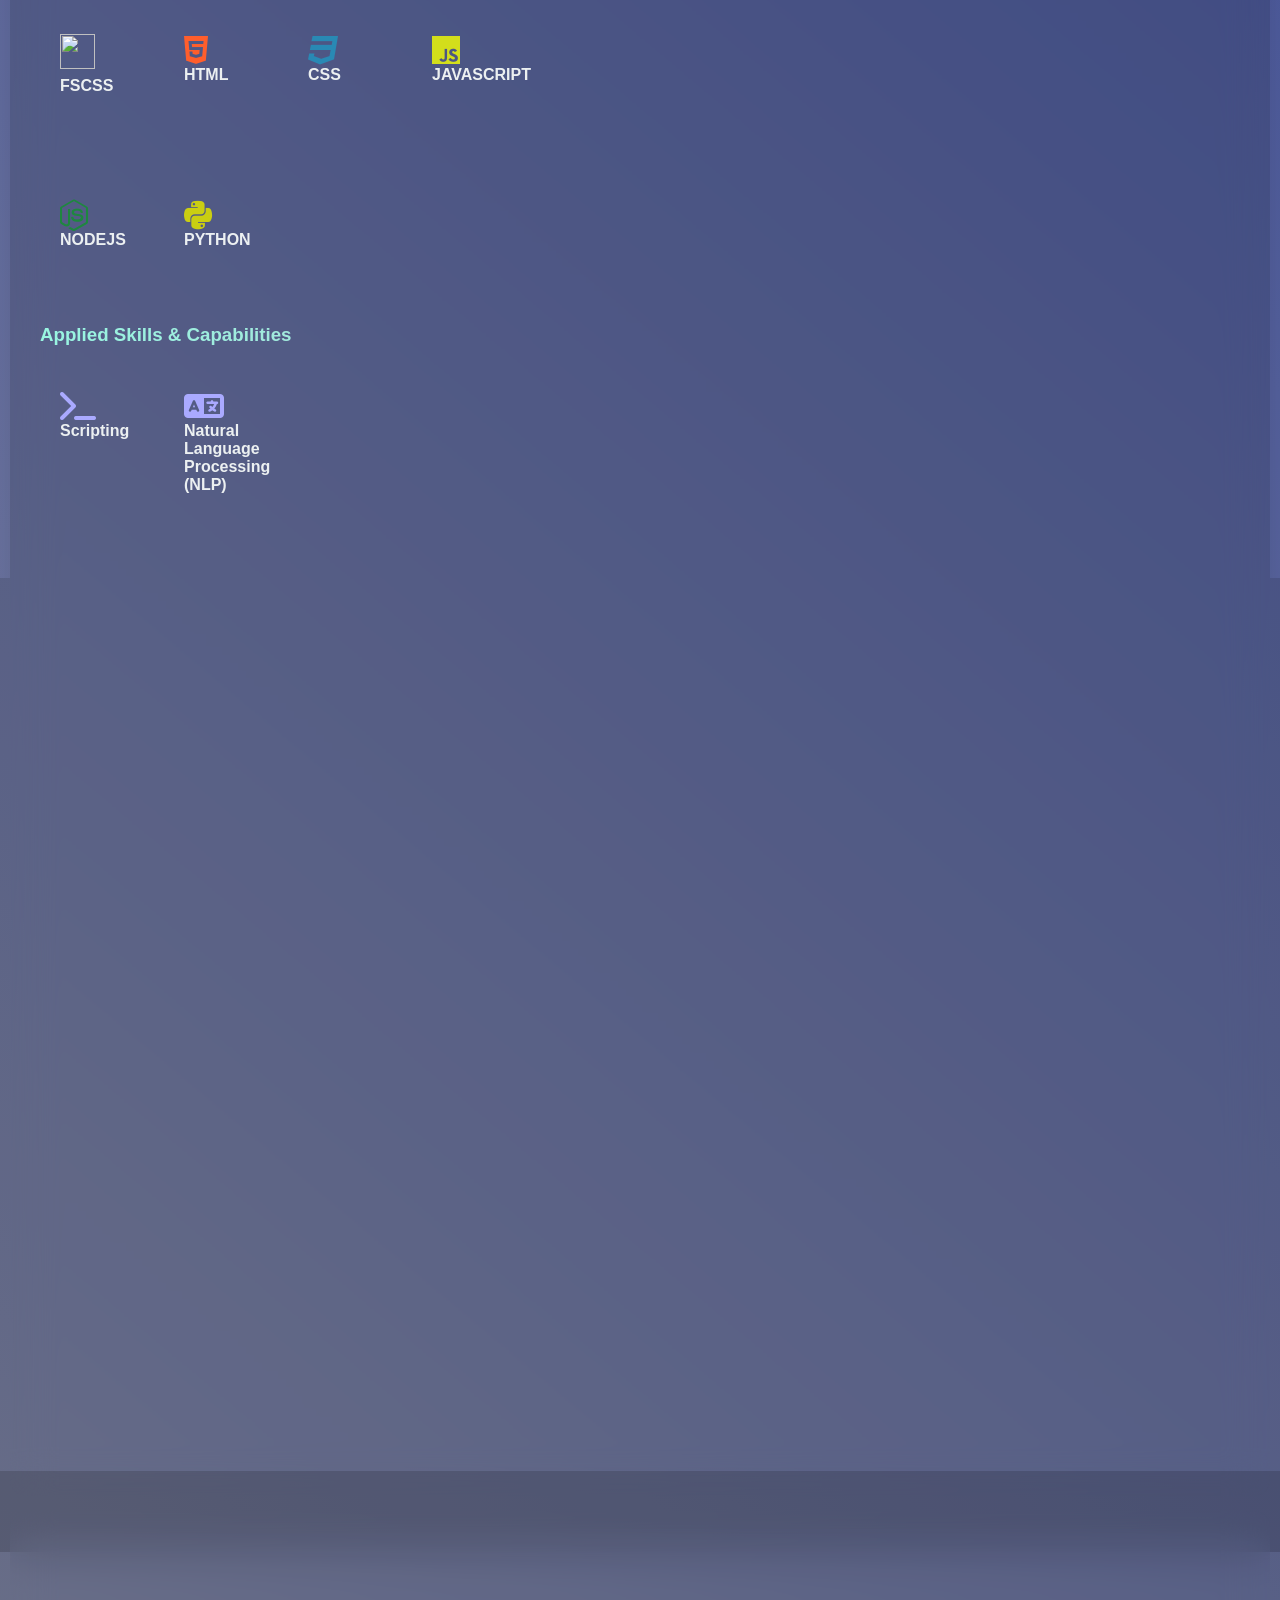
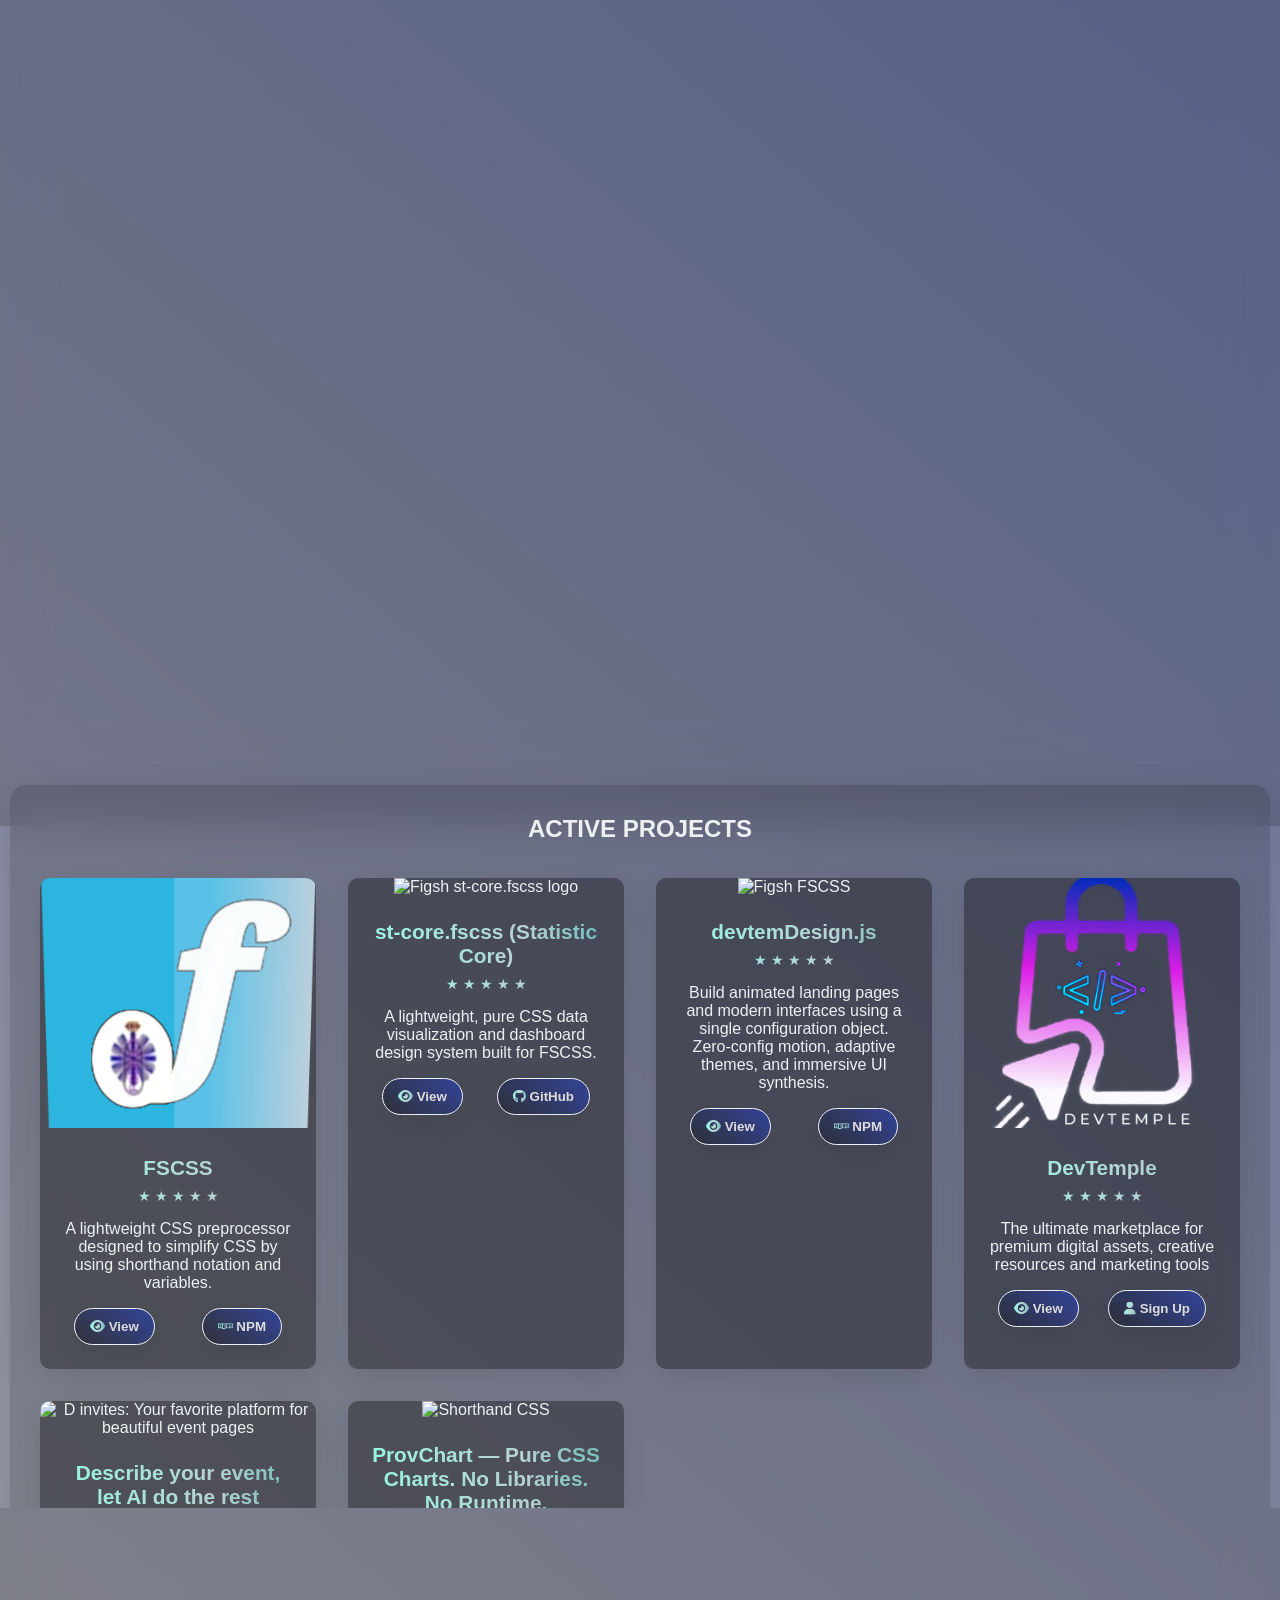
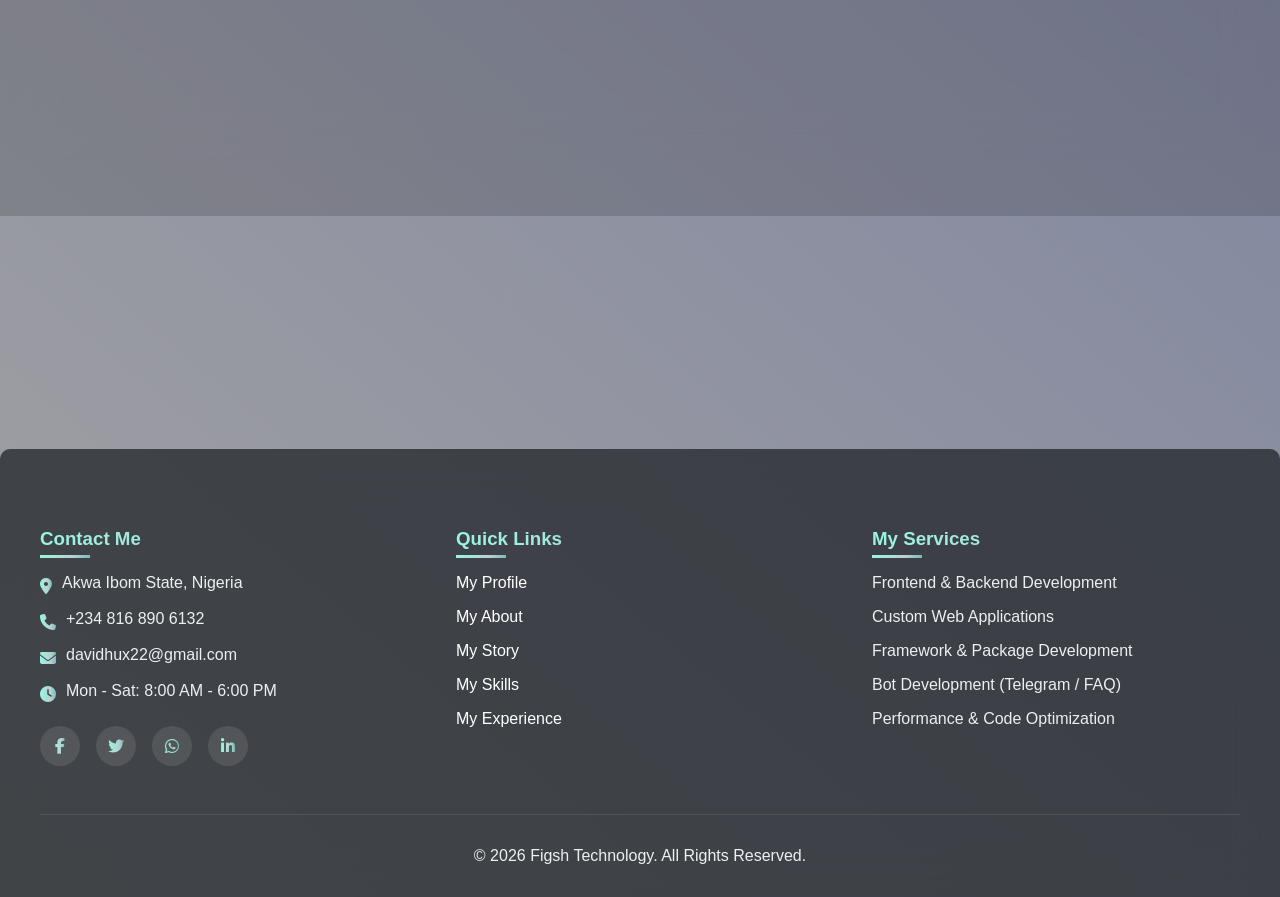
==== commit 76df10bd: "Update index.html" ====
--- a/index.html
+++ b/index.html
@@ -612,10 +612,9 @@
           </div>
           
            <div class="image-column observe">
-   <img src="https://hub.devtem.org/assets/images/og-image.jpg" alt="Shorthand CSS">
+   <img src="https://chart.devtem.org/assets/img/og-image.jpg" alt="Shorthand CSS">
    <div class="image-column-content">
-     <strong>Write shorthand.
-Ship real CSS</strong>
+     <strong>ProvChart — Pure CSS Charts. No Libraries. No Runtime.</strong>
      <div class="stars">
        <span class="star">★</span>
        <span class="star">★</span>
@@ -623,10 +622,10 @@
        <span class="star">★</span>
        <span class="star">★</span>
      </div>
-     <p>A hands-on home for the FSCSS ecosystem — the language itself, plus the modules built on top of it: charts, forms, progress rings, page shells, and 3D.</p>
+     <p>ProvChart renders animated, multi-line charts from CSS custom properties. No chart library, no JavaScript runtime. Developer API available for Pro & Business users.</p>
        <div class="card-btns">
-                <button class="view" data-url="https://hub.devtem.org"><i class="fas fa-eye"></i> View</button> 
-                <button class="source" data-url="https://github.com/fscss-ttr/fscss-ttr.github.io"><i class="fab fa-github"></i> Source</button>
+                <button class="view" data-url="https://chart.devtem.org"><i class="fas fa-eye"></i> View</button> 
+                <button class="source" data-url="https://chart.devtem.org/docs"><i class="fas fa-book"></i> Docs</button>
               </div>
    </div>
  </div>
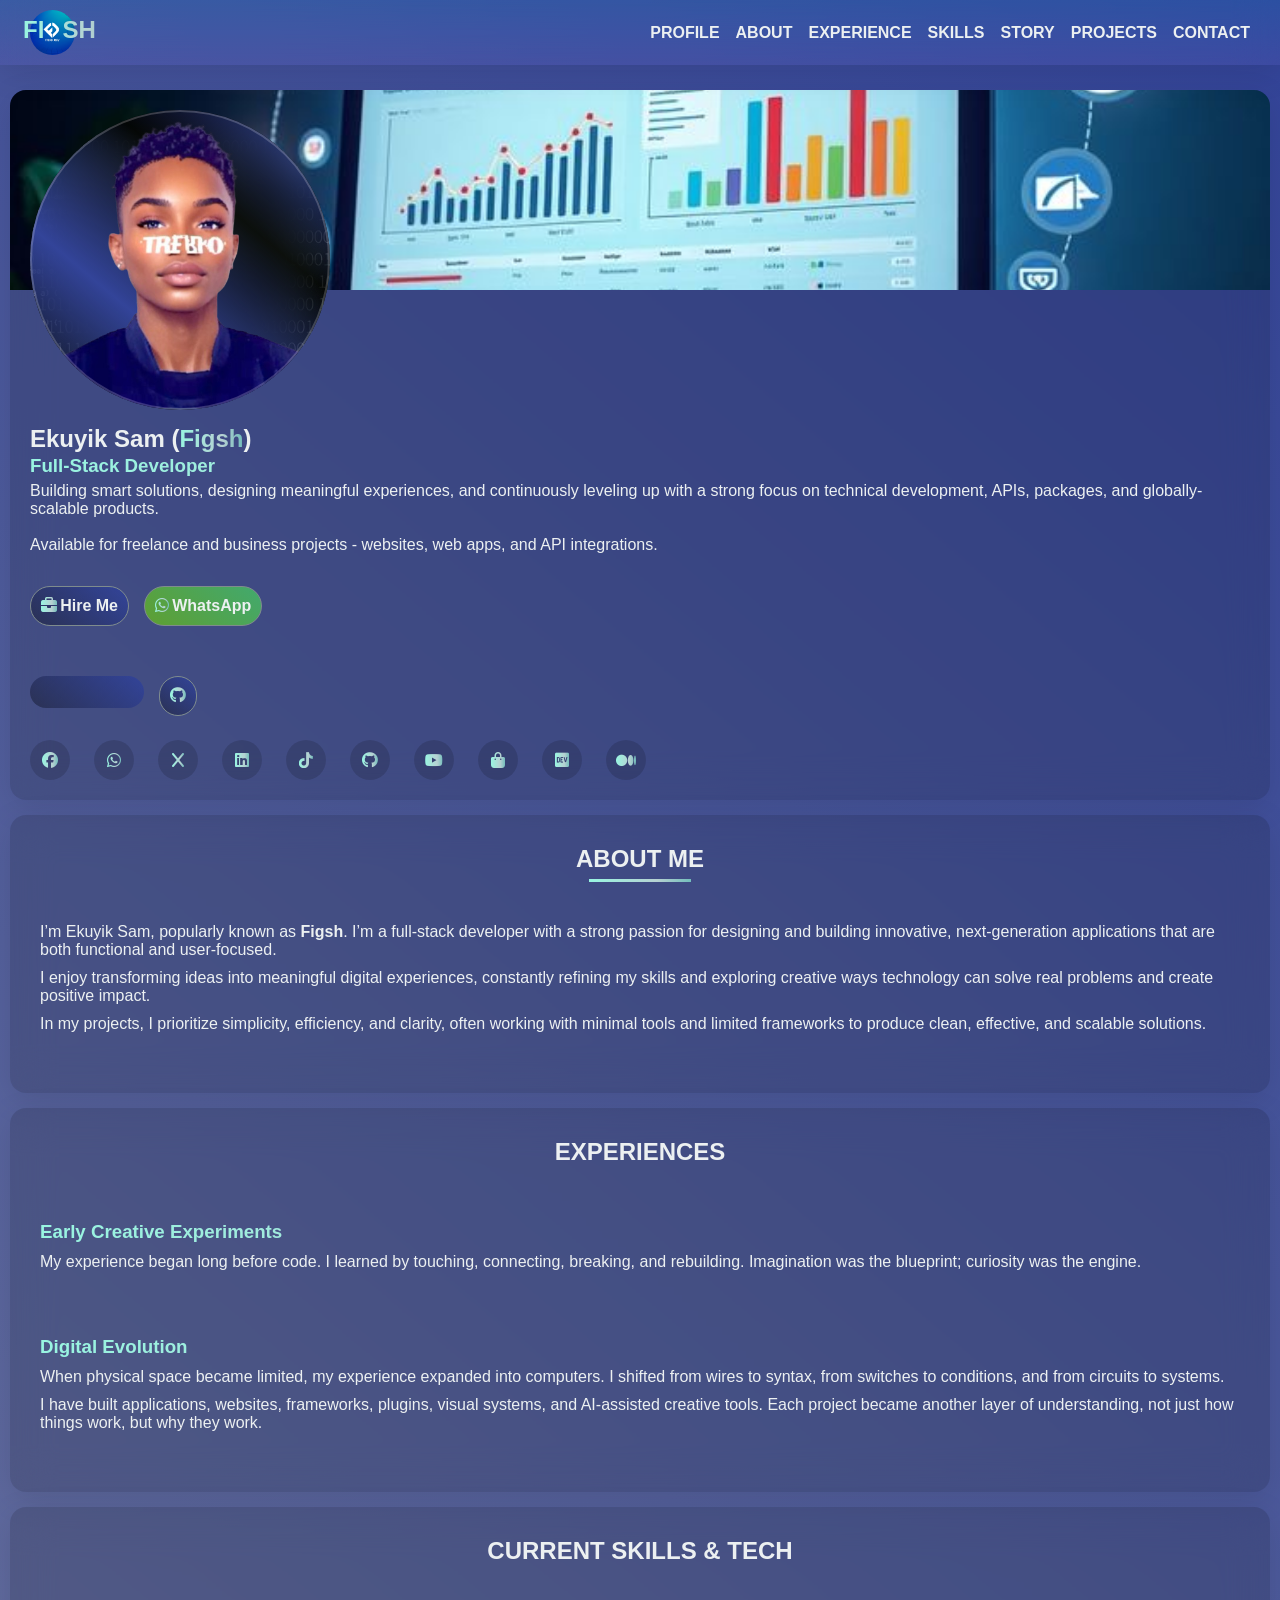
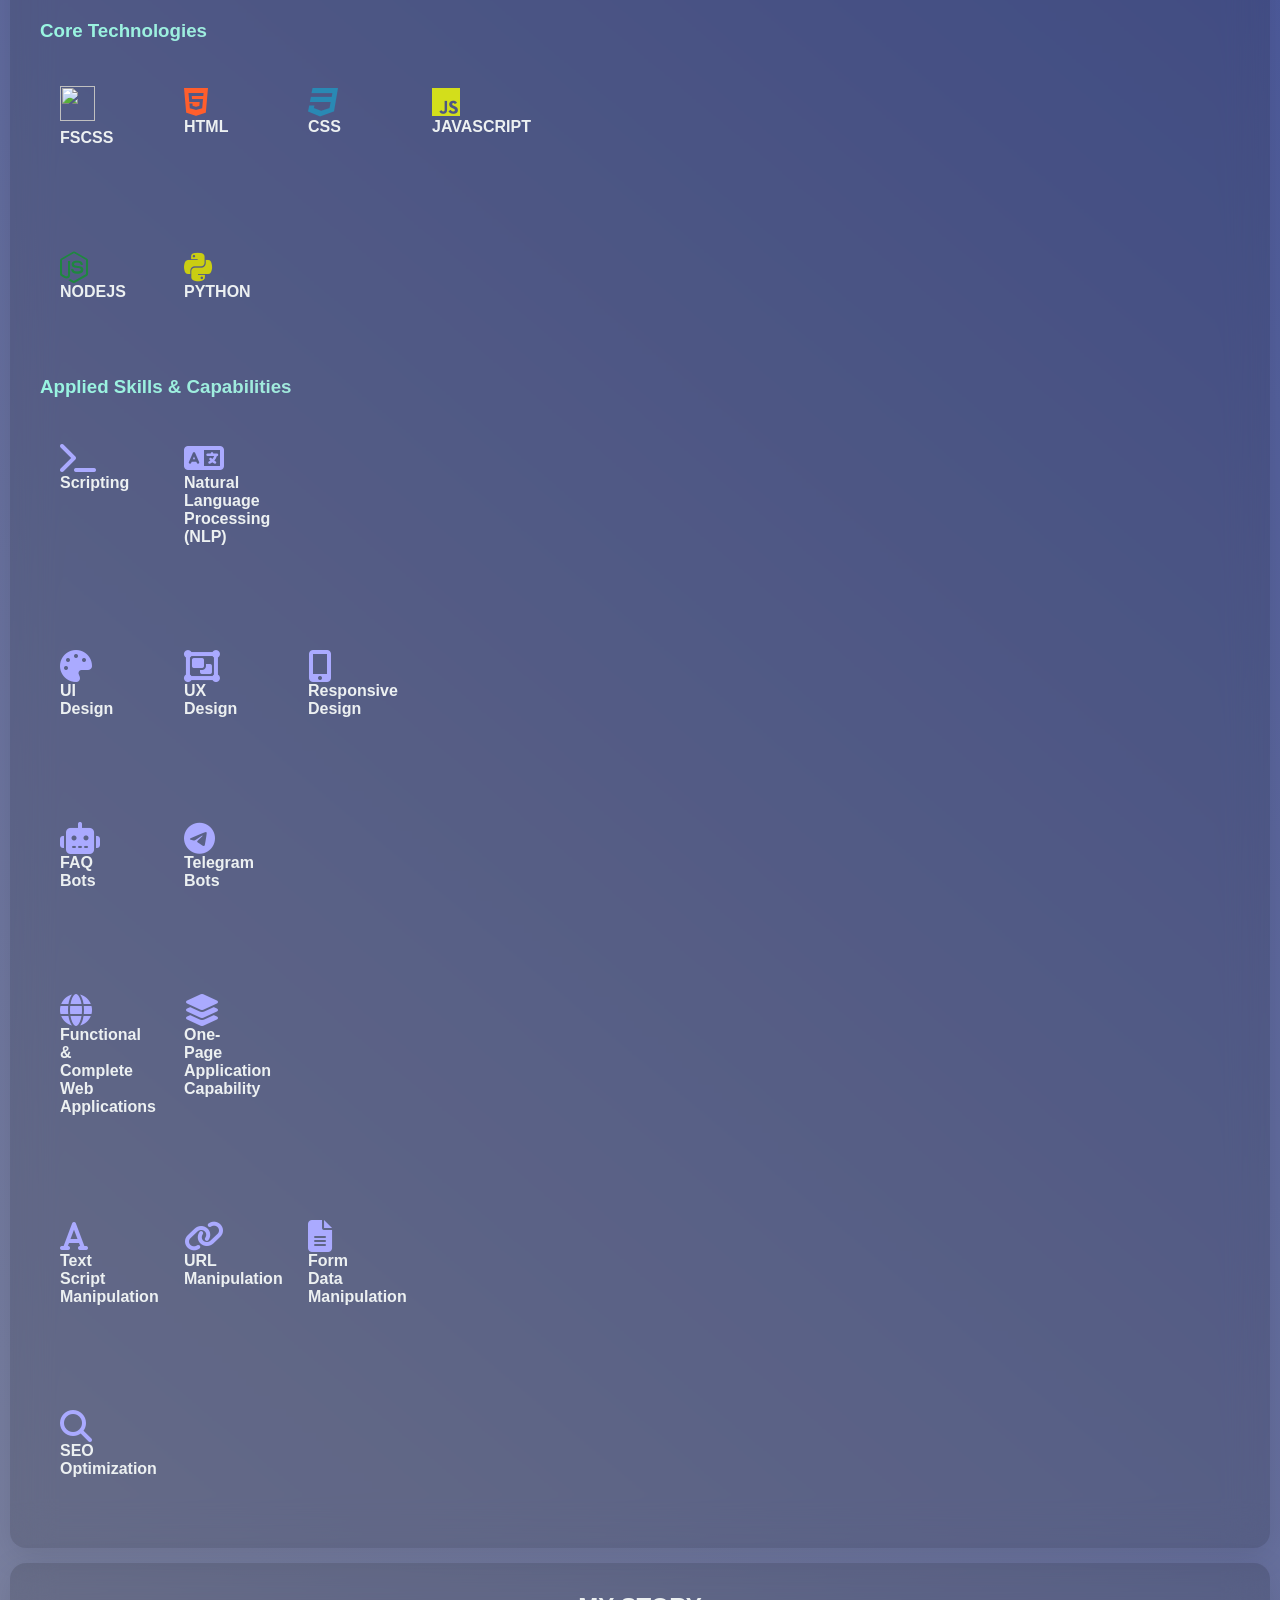
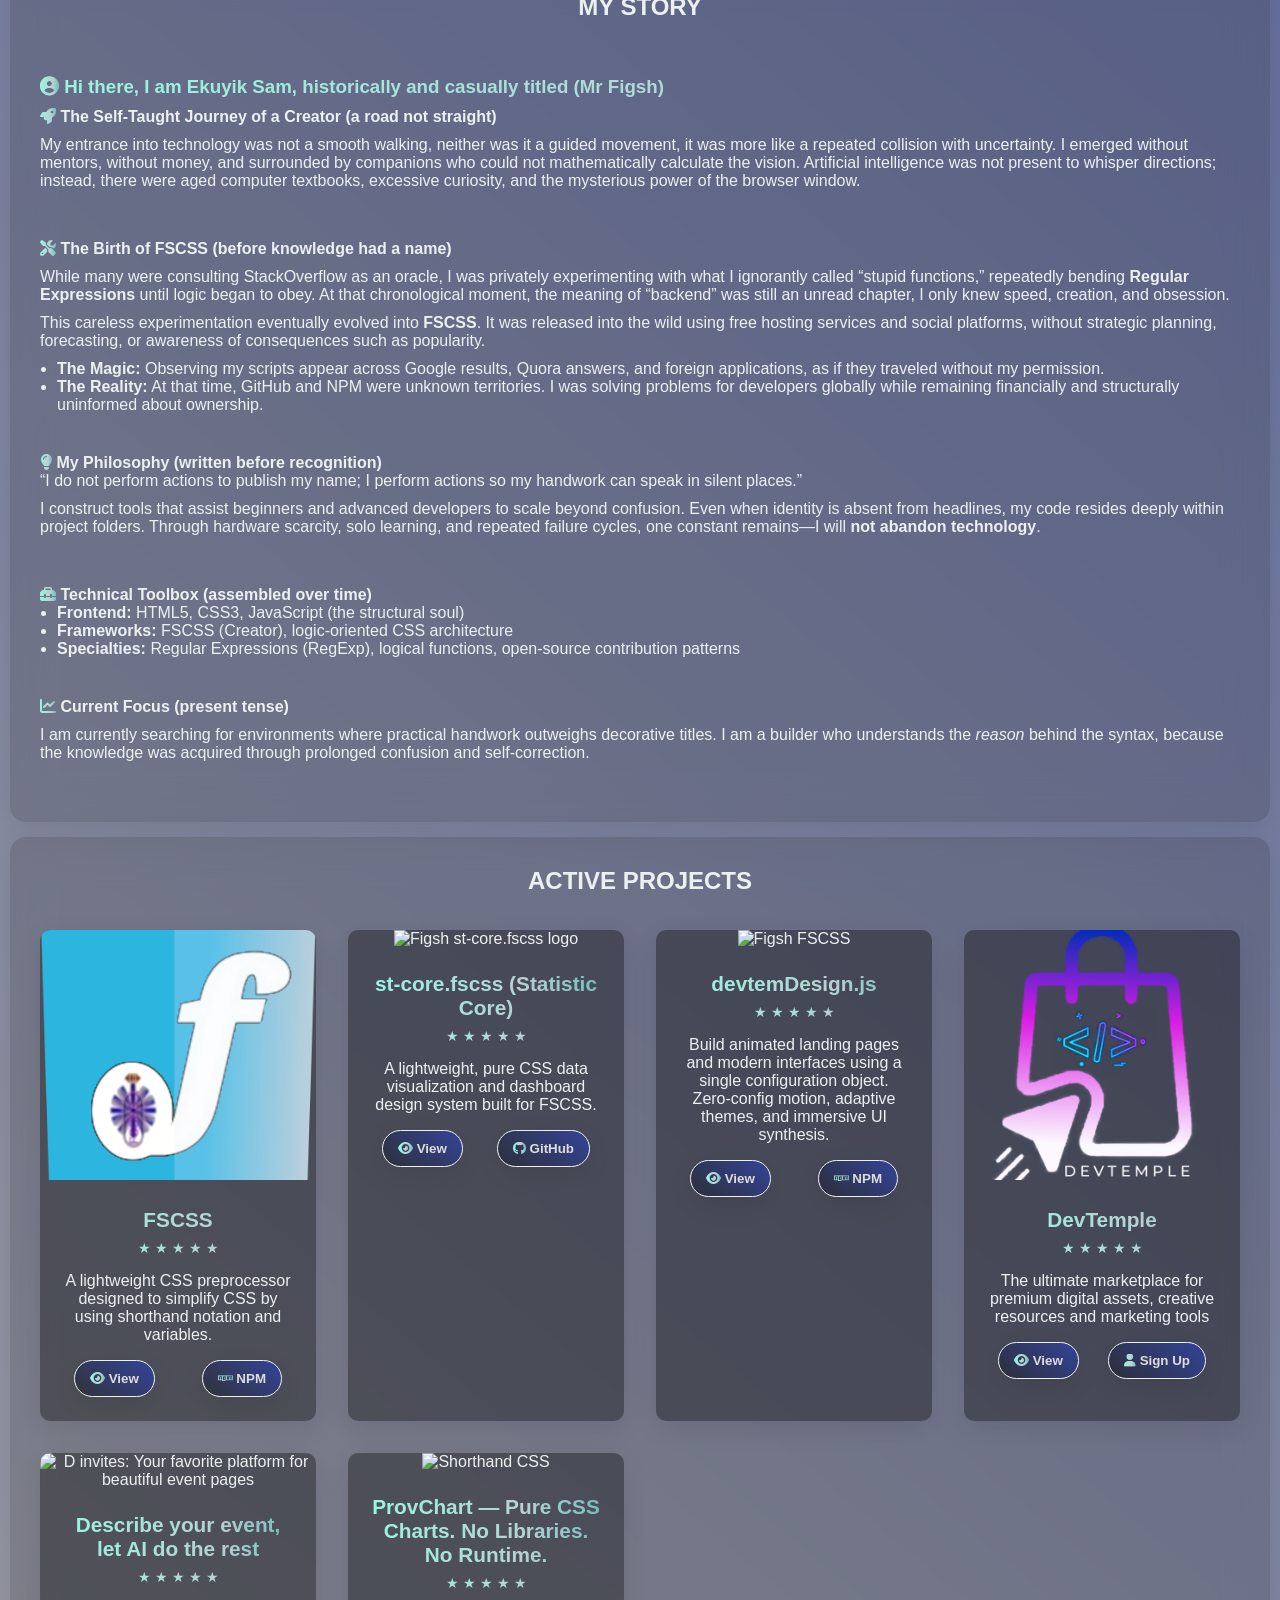
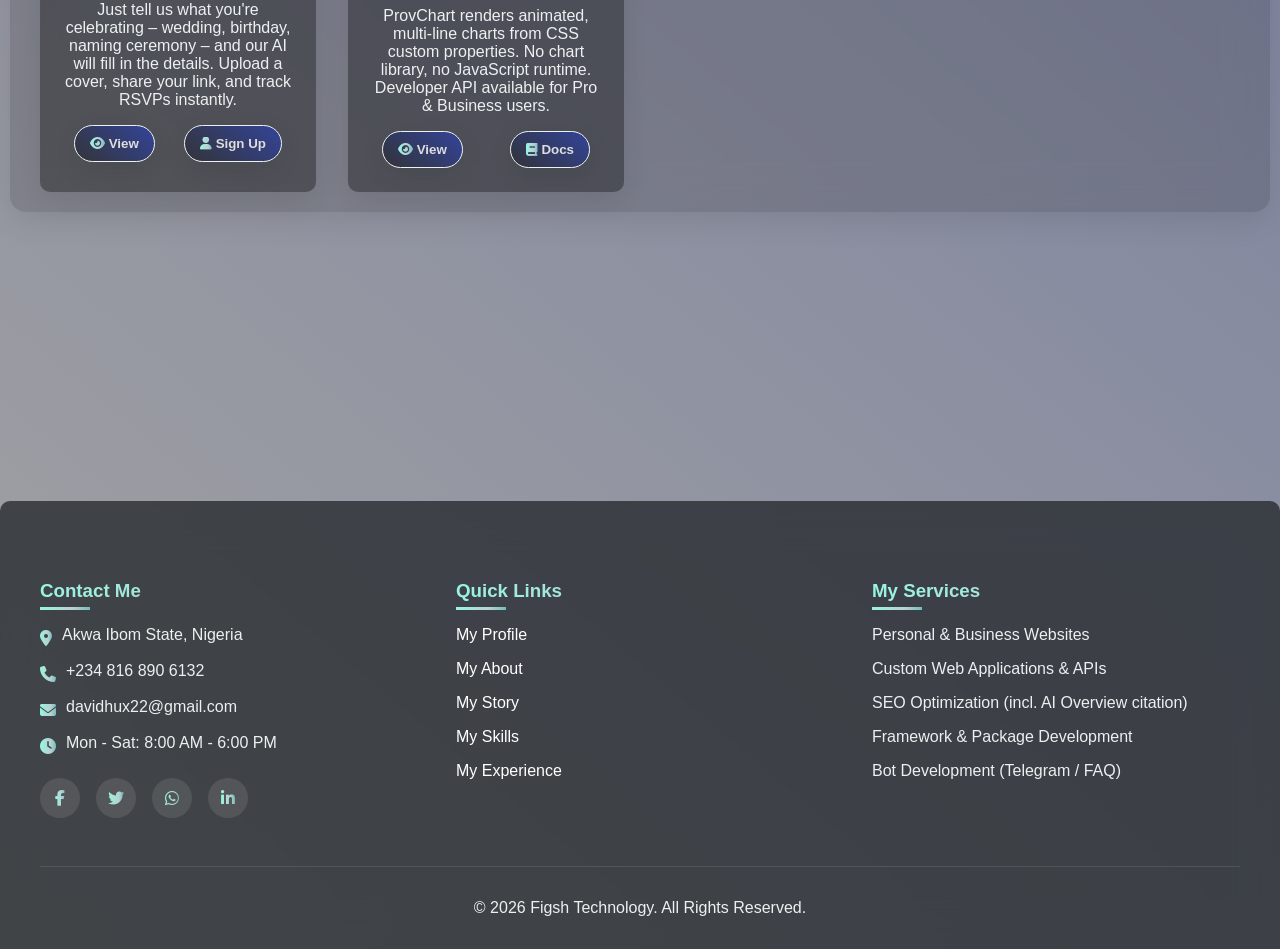
==== commit edbb55b3: "Enhance SEO and add structured data for services Updated SEO metadata and added JSON-LD for services" ====
--- a/index.html
+++ b/index.html
@@ -6,8 +6,8 @@
   
   <!-- Primary SEO -->
   <title>Figsh (Ekuyik Sam) — Full-Stack Developer & Creative Technologist</title>
-  <meta name="description" content="Official portfolio of Figsh (Ekuyik Sam), a full-stack developer and creative technologist building scalable web apps, APIs, frameworks, bots, and AI-powered tools.">
-  <meta name="keywords" content="Figsh, Ekuyik Sam, Full Stack Developer,Scripting Wizard,Web Developer, JavaScript Developer, FSCSS, API Development, Bot Development, UI UX Designer, Software Engineer, Nigeria Developer, Open Source Developer">
+  <meta name="description" content="Ekuyik Sam (Figsh) — full-stack developer available for hire. Building scalable websites, web apps, APIs, and frameworks for businesses and creators.">
+  <meta name="keywords" content="Figsh, Ekuyik Sam, Hire Full Stack Developer, Web Developer for Hire, JavaScript Developer, FSCSS, API Development, Business Website Developer, Bot Development, UI UX Designer, Software Engineer, Nigeria Developer, Freelance Developer, Open Source Developer">
   <meta name="author" content="Ekuyik Sam (Figsh)">
   <meta name="robots" content="index, follow">
   <meta name="language" content="English">
@@ -88,6 +88,31 @@
       }
     }
   </script>
+
+  <!-- JSON-LD: Services -->
+  <script type="application/ld+json">
+    {
+      "@context": "https://schema.org",
+      "@type": "Service",
+      "serviceType": "Web Development",
+      "provider": {
+        "@type": "Person",
+        "name": "Ekuyik Sam",
+        "alternateName": "Figsh"
+      },
+      "areaServed": "Worldwide",
+      "hasOfferCatalog": {
+        "@type": "OfferCatalog",
+        "name": "Development Services",
+        "itemListElement": [
+          { "@type": "Offer", "itemOffered": { "@type": "Service", "name": "Personal Website / Portfolio Development" } },
+          { "@type": "Offer", "itemOffered": { "@type": "Service", "name": "Business Website Development" } },
+          { "@type": "Offer", "itemOffered": { "@type": "Service", "name": "Custom Web App / API Integration" } },
+          { "@type": "Offer", "itemOffered": { "@type": "Service", "name": "SEO Optimization & AI Overview Citation Readiness" } }
+        ]
+      }
+    }
+  </script>
 </head>
   <body>
     
@@ -150,16 +175,24 @@
 <div class="about-sum">
   Building smart solutions, designing meaningful experiences, and continuously leveling up 
   with a strong focus on technical development, APIs, packages, and globally-scalable products.
+  <br><br>
+  Available for freelance and business projects - websites, web apps, and API integrations.
 </div>
 
 
 <div class="profile-btns">
+<a href="https://wa.me/2348168906132?text=Hi%20Figsh%2C%20I'd%20like%20to%20discuss%20a%20project." target="_blank" class="btn hire-btn">
+  <i class="fas fa-briefcase"></i>&thinsp;Hire Me
+</a>
 <a href="https://wa.me/2348168906132?text=Hello%20Figsh%2C%20I%20visited%20your%20portfolio%20and%20would%20love%20to%20connect." target="_blank" class="btn whatsapp-btn">
   <i class="fab fa-whatsapp"></i>&thinsp;WhatsApp
 </a>
-  
+</div>
+<br>
+<div class="profile-btns">
   <iframe src="https://github.com/sponsors/Figsh/button" title="Sponsor Figsh" height="32" width="114" style="border: 0; border-radius: 25px; padding: 0;" class="btn"></iframe>
-  <a href="https://github.com/Figsh" class="btn hire-btn" target="_blank"><i class="fab fa-github"></i></a>
+  
+  <a href="https://github.com/Figsh" class="btn" target="_blank"><i class="fab fa-github"></i></a>
 </div>
         
         <div class="social-icons">
@@ -223,7 +256,7 @@
       Imagination was the blueprint; curiosity was the engine.
     </p>
     
-    <p>
+    <!--p>
       I built moving toy cars, wired small electrical systems, assembled houses, robots,
       improvised phones, and mechanical ideas that only needed power to feel alive.
     </p>
@@ -233,7 +266,7 @@
       touch-responsive toy phones, drivable cars, light bulbs, reading lamps,
       transformer-like toys, game devices, and early solar constrclarity,
       experiments that quietly taught me logic, flow, and cause-and-effect.
-    </p>
+    </p-->
     
   </div>
   
@@ -252,7 +285,7 @@
     
     <p>
       I have built applications, websites, frameworks, plugins, visual systems,
-      video edits, graphic designs, and AI-assisted creative tools.
+      and AI-assisted creative tools.
       Each project became another layer of understanding, not just how things work,
       but why they work.
     </p>
@@ -374,16 +407,9 @@
   </div>
   <div class="para g">
     <div class="info-list rap">
-  <div class="rapper" data-value="59%">
-    <strong><i class="fas fa-pen-nib"></i> Graphic Design</strong>
-  </div>
-  
-  <div class="rapper" data-value="60%">
-    <strong><i class="fas fa-video"></i> Video Editing</strong>
-  </div>
   
   <div class="rapper" data-value="45%">
-    <strong><i class="fas fa-magic"></i> Vibe Editing</strong>
+    <strong><i class="fas fa-search"></i>SEO Optimization</strong>
   </div>
   
 </div>
@@ -685,11 +711,11 @@
       
 <div class="footer-column">
   <h3>My Services</h3>
-  <p>Frontend & Backend Development</p>
-  <p>Custom Web Applications</p>
+  <p>Personal & Business Websites</p>
+  <p>Custom Web Applications & APIs</p>
+  <p>SEO Optimization (incl. AI Overview citation)</p>
   <p>Framework & Package Development</p>
   <p>Bot Development (Telegram / FAQ)</p>
-  <p>Performance & Code Optimization</p>
 </div>
 
     </div>
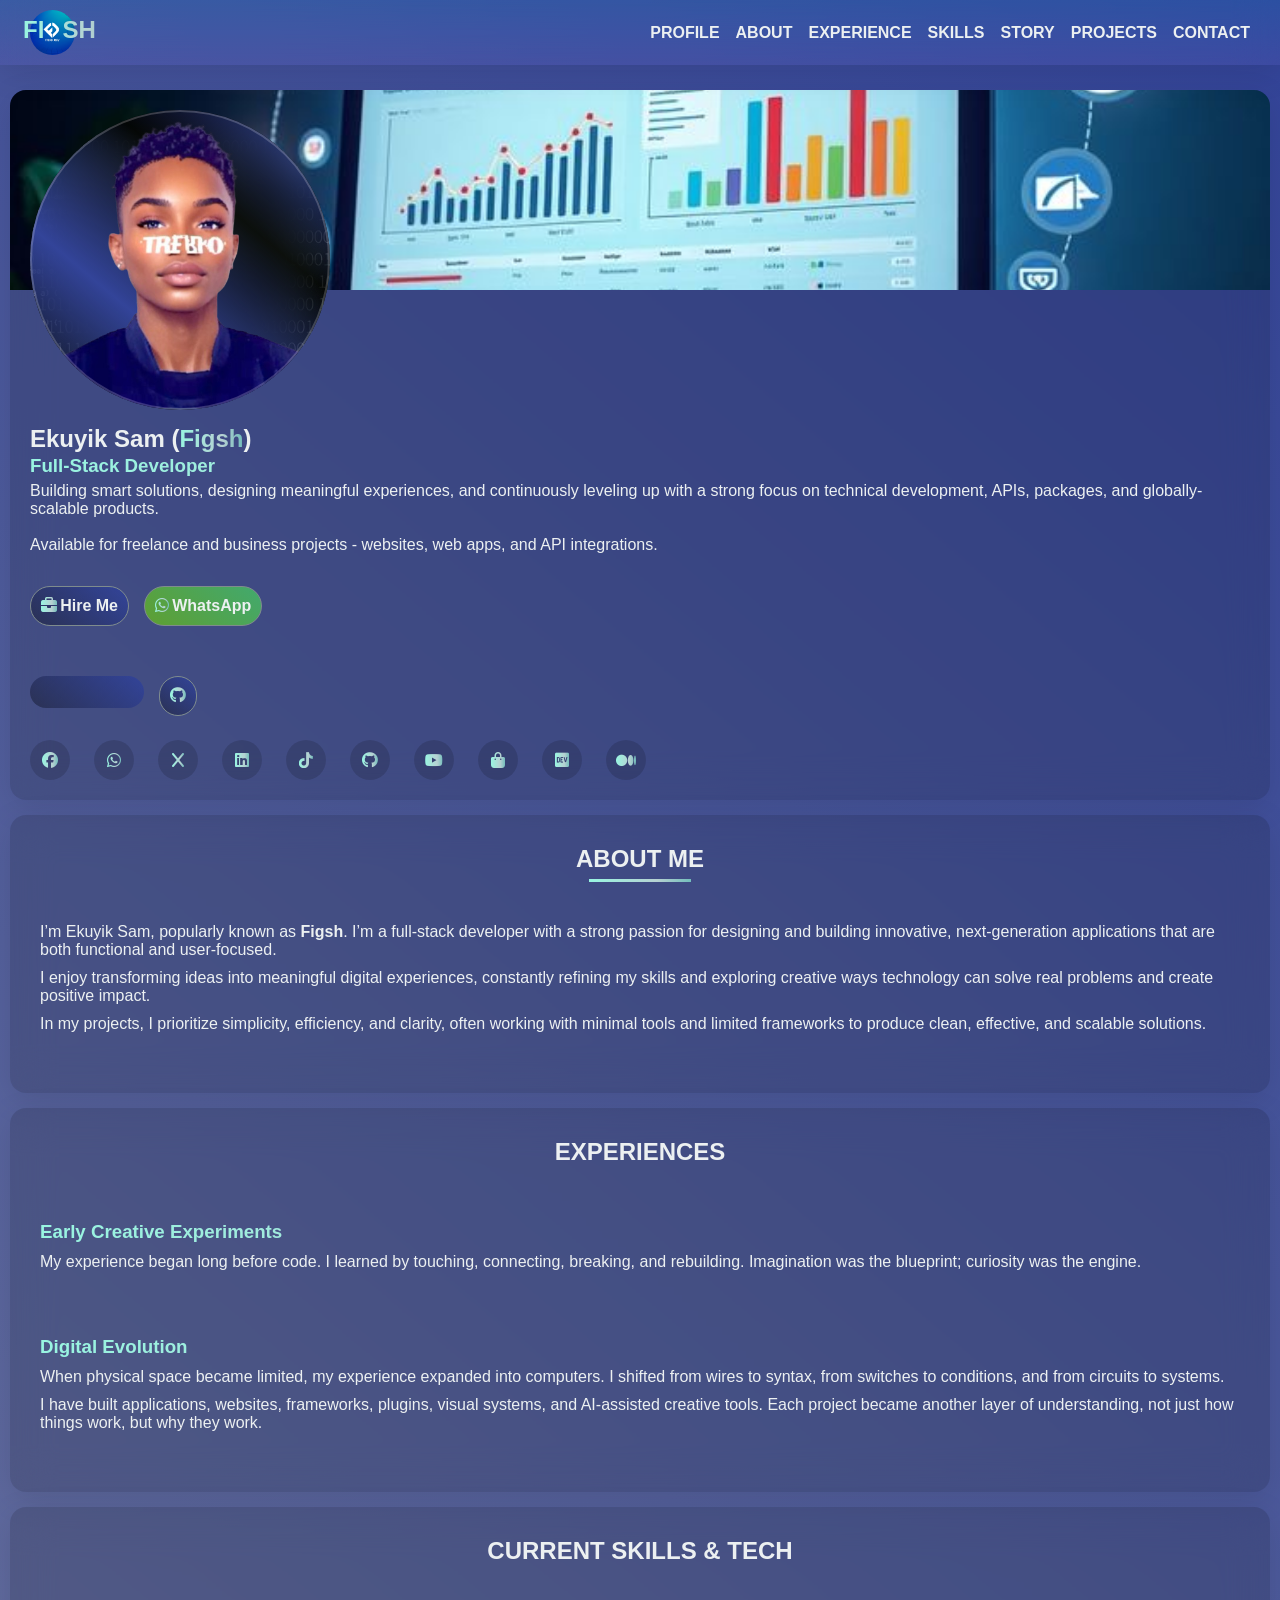
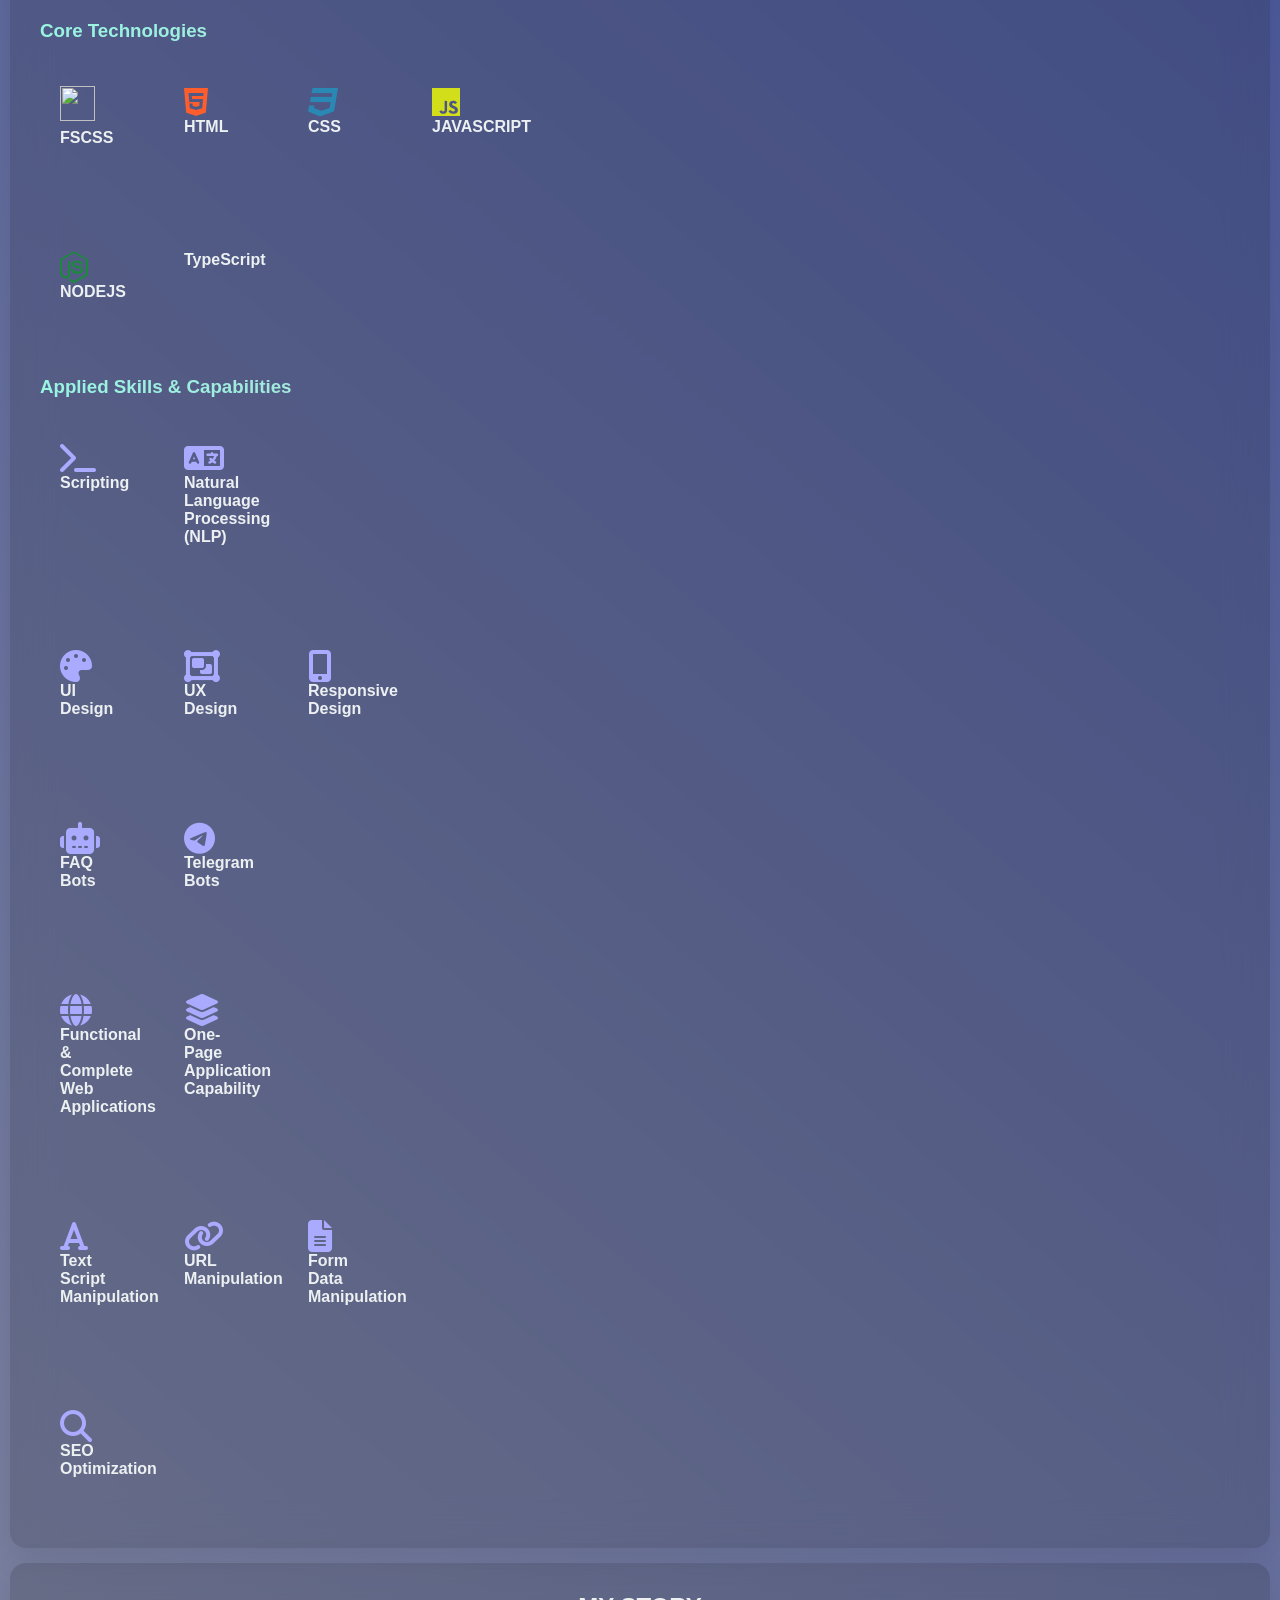
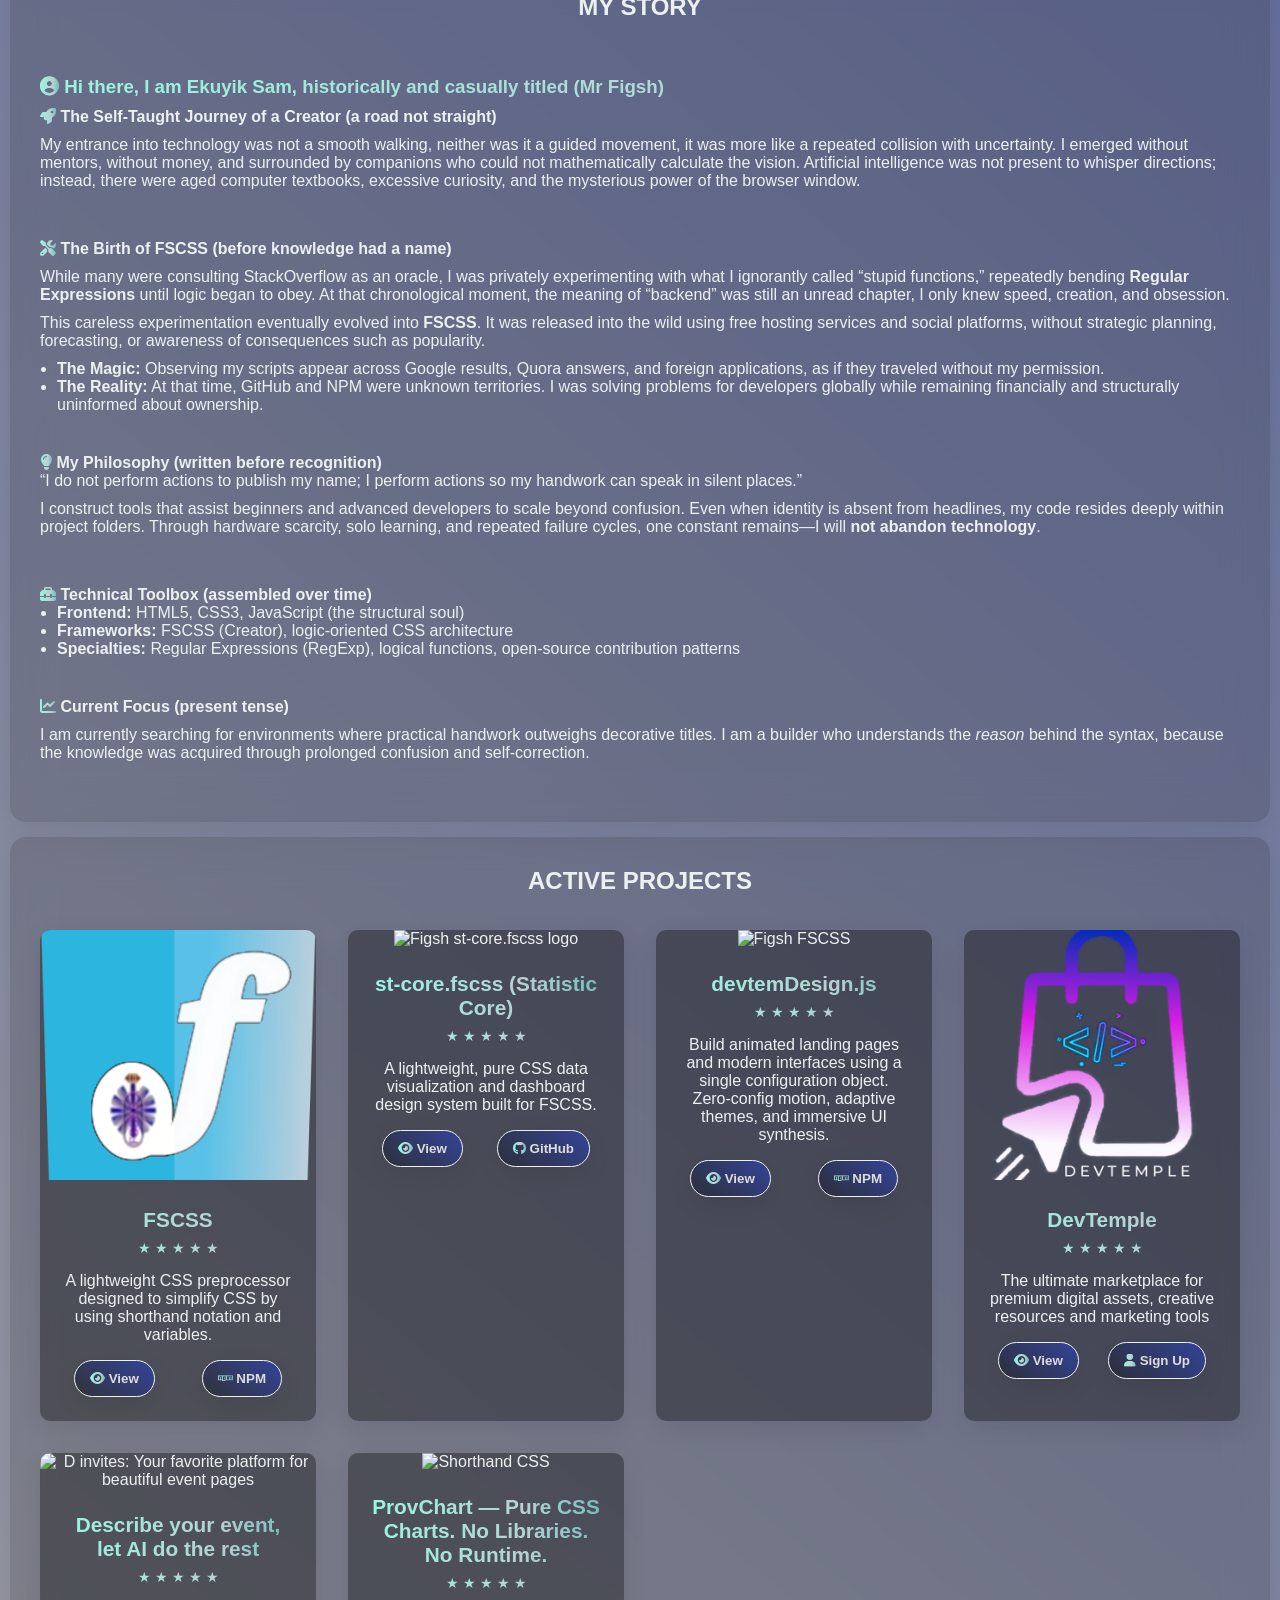
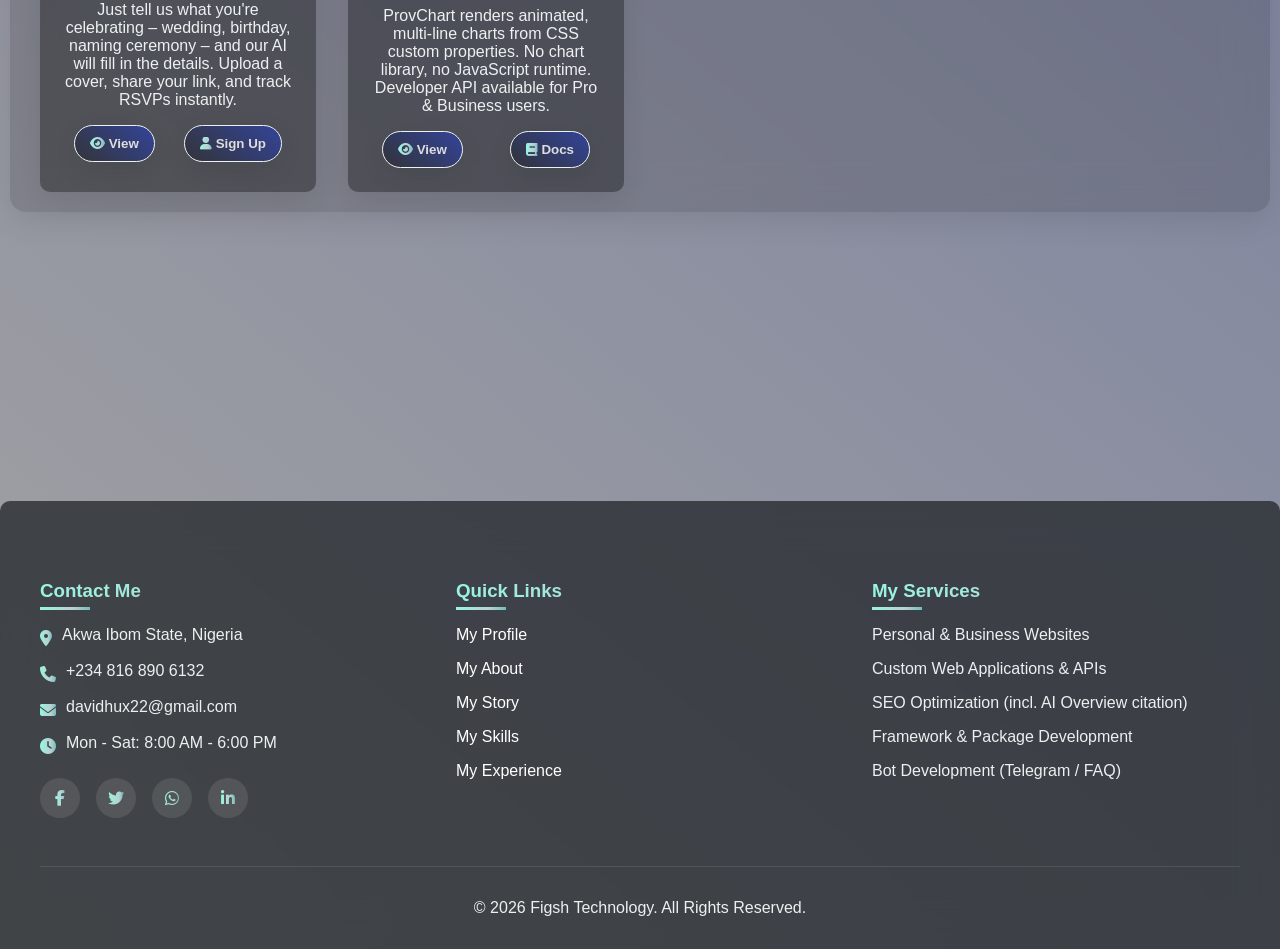
==== commit fa6d3475: "Update index.html" ====
--- a/index.html
+++ b/index.html
@@ -324,7 +324,7 @@
       <strong><i class="fab fa-node-js d-green"></i> NODEJS</strong>
     </div>
             <div class="rapper" data-value="75%">
-          <strong><i class="fab fa-python b-yellow"></i> PYTHON</strong>
+          <strong><i class="fab fa-ts b-yellow"></i> TypeScript</strong>
         </div>
       <div class="rapper hidden" data-value="35%">
     <strong><i class="fab fa-php t-blue"></i> PHP</strong></div>
@@ -727,4 +727,3 @@
   </body>
   <script src="script.js"></script>
 </html>
-
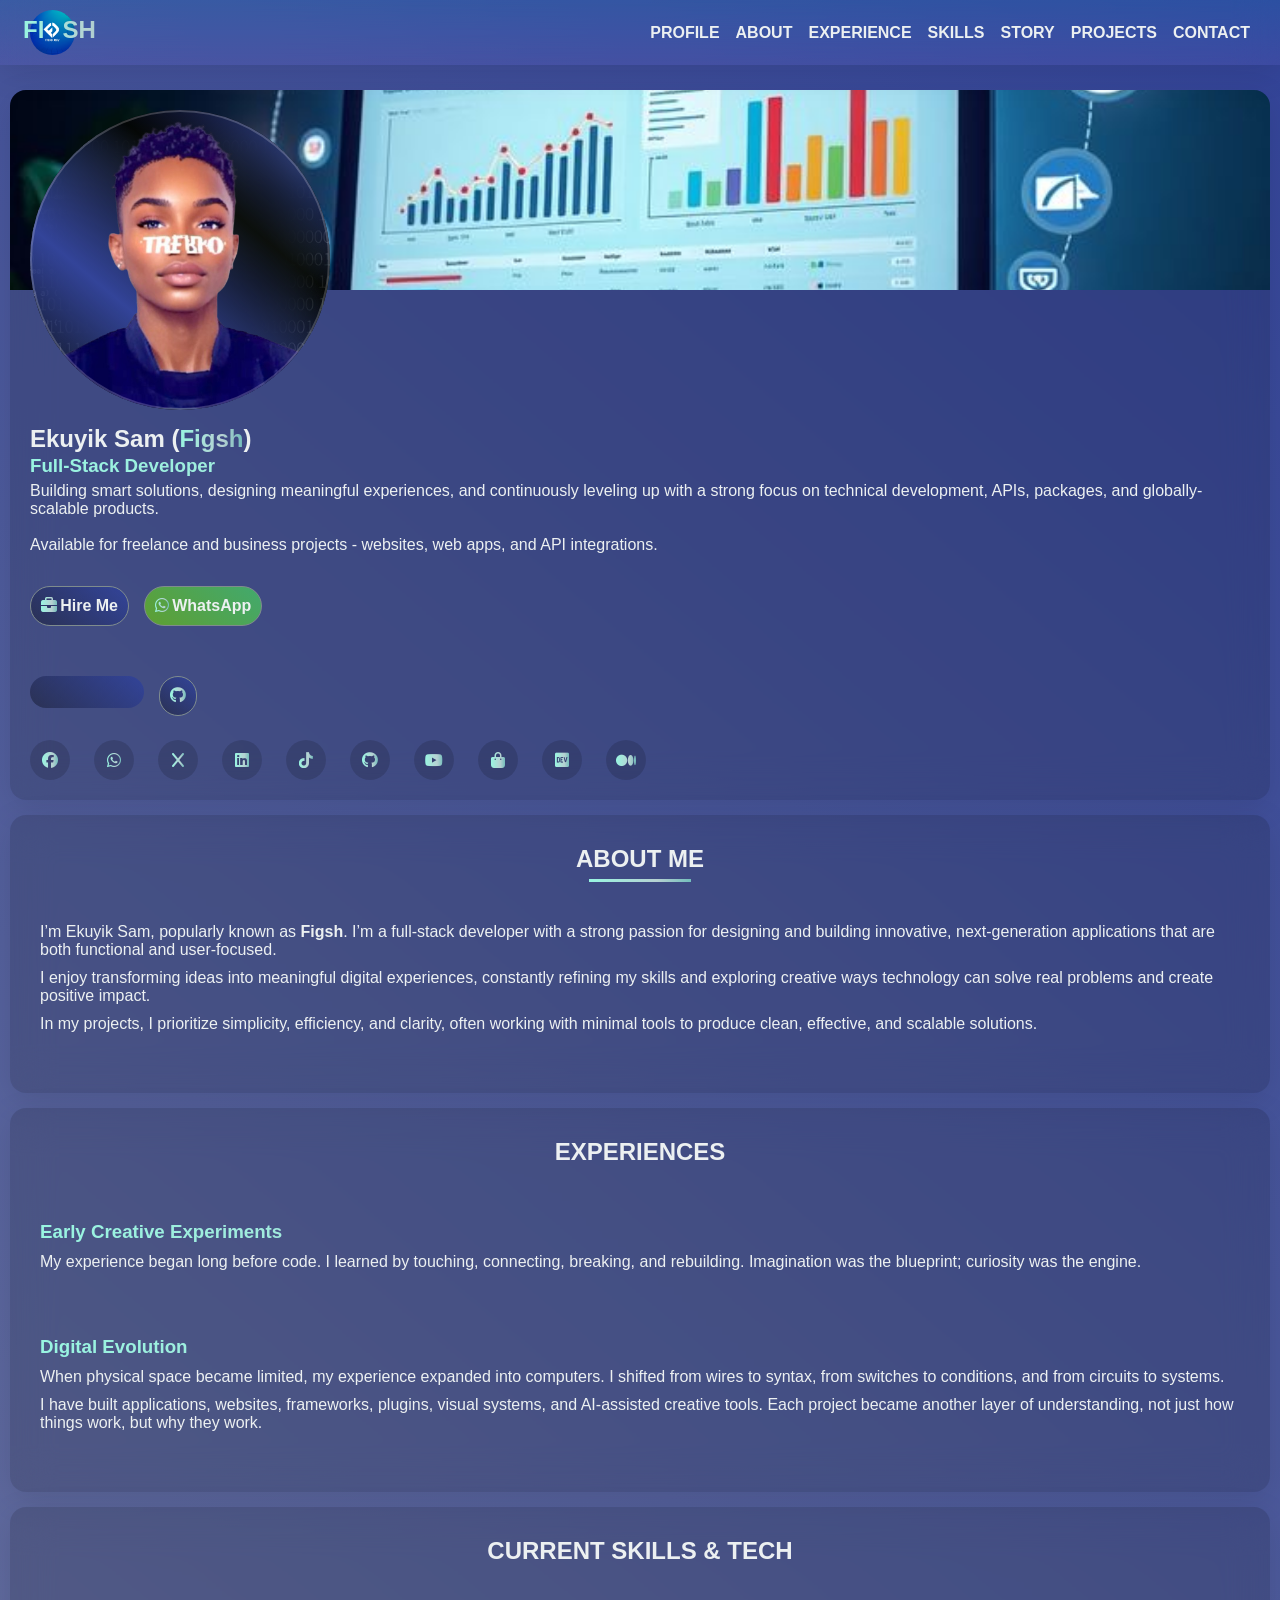
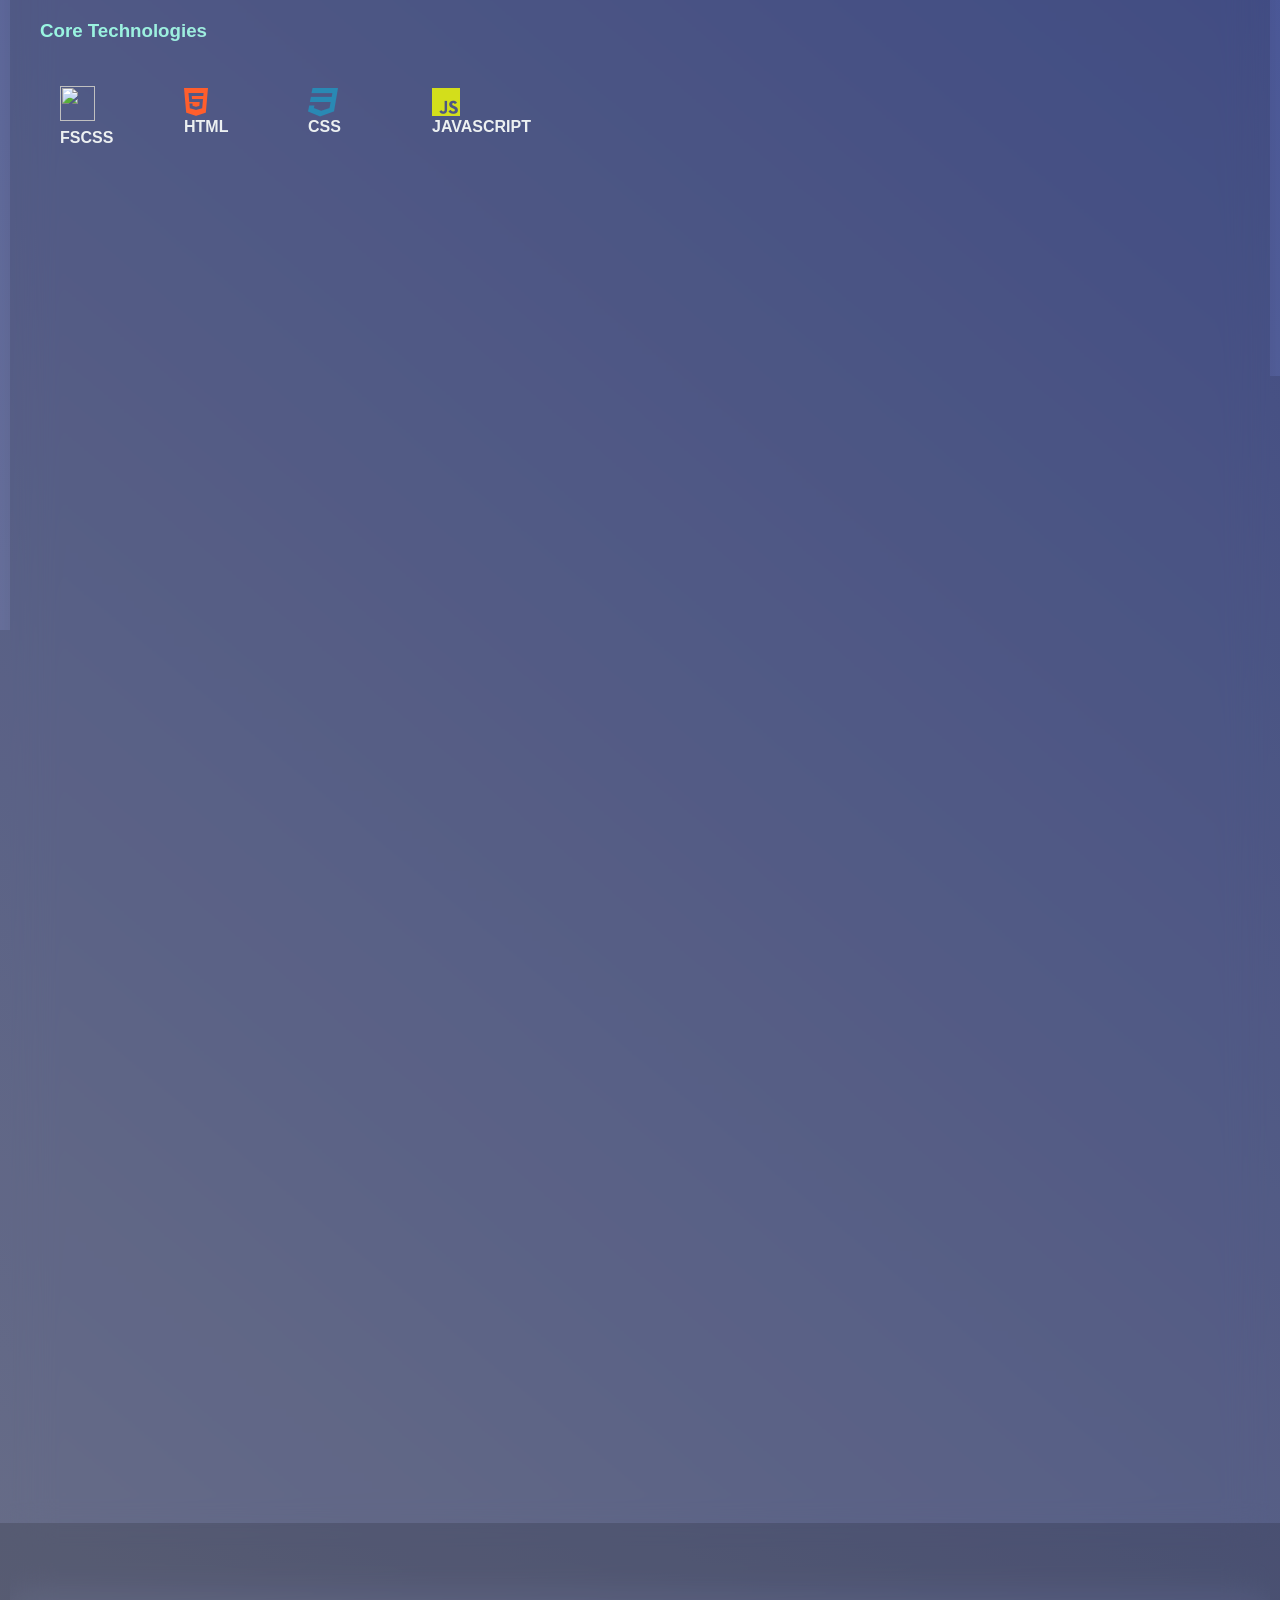
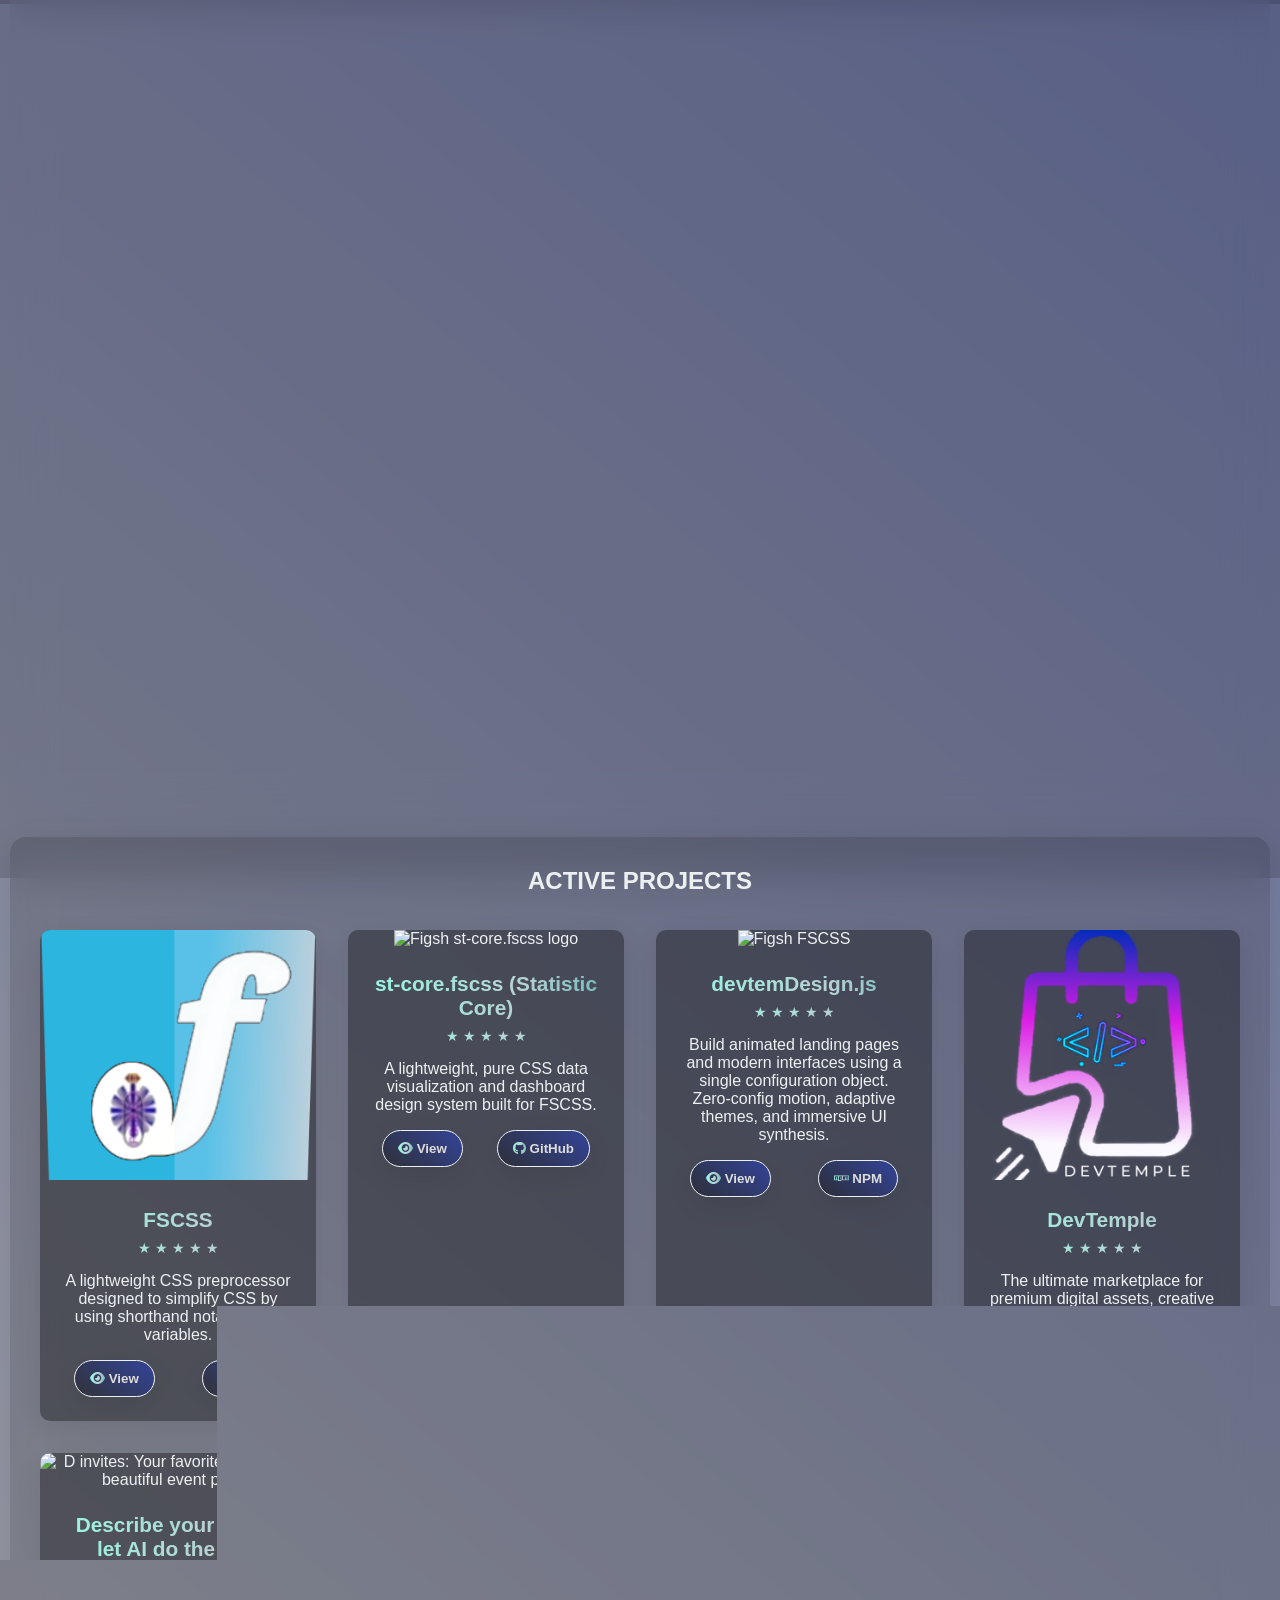
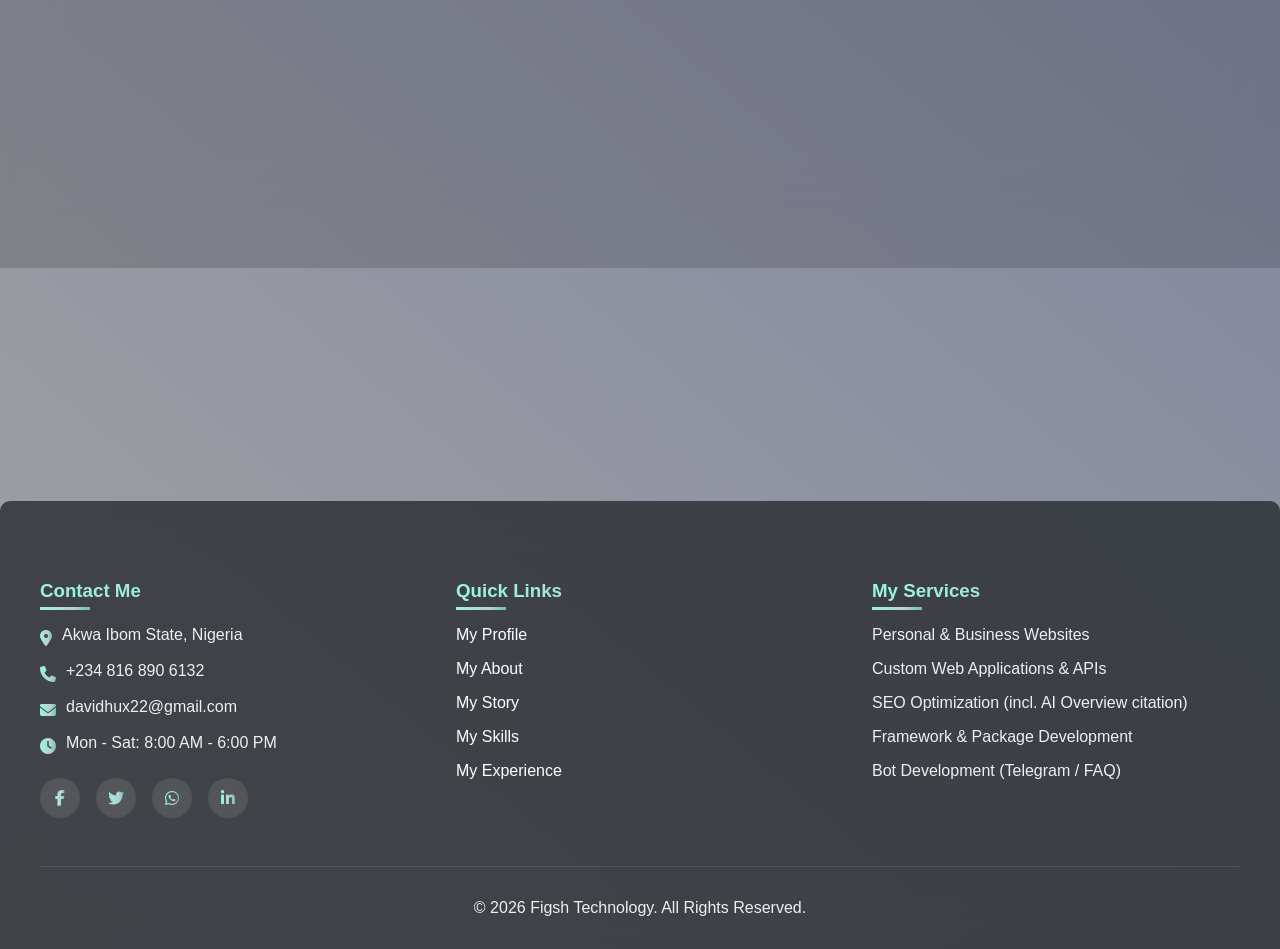
==== commit ebbb6f3e: "UPDATE portfolio" ====
--- a/index.html
+++ b/index.html
@@ -1,3 +1,4 @@
+
 <!DOCTYPE html>
 <html lang="en">
 <head>
@@ -233,7 +234,7 @@
     
     <p>
       In my projects, I prioritize simplicity, efficiency, and clarity, often working with minimal tools
-      and limited frameworks to produce clean, effective, and scalable solutions.
+      to produce clean, effective, and scalable solutions.
     </p>
   </div>
   
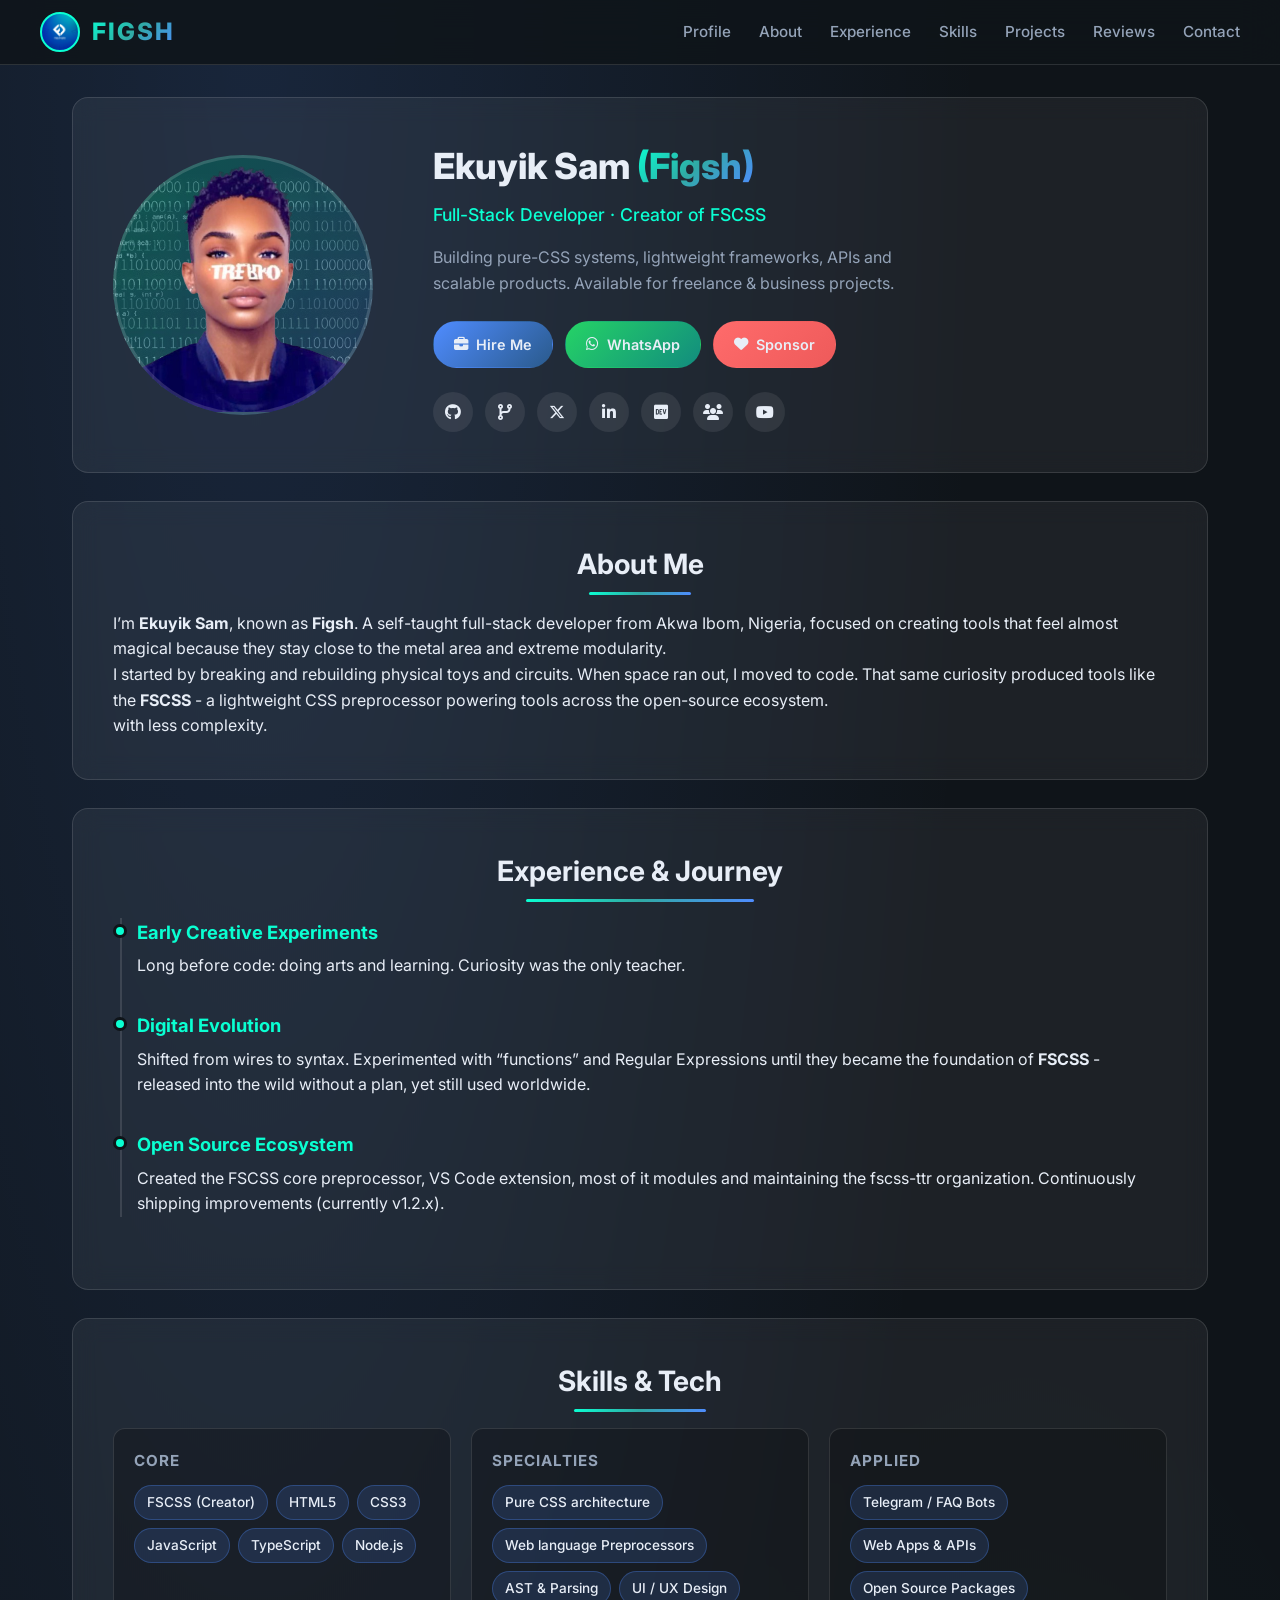
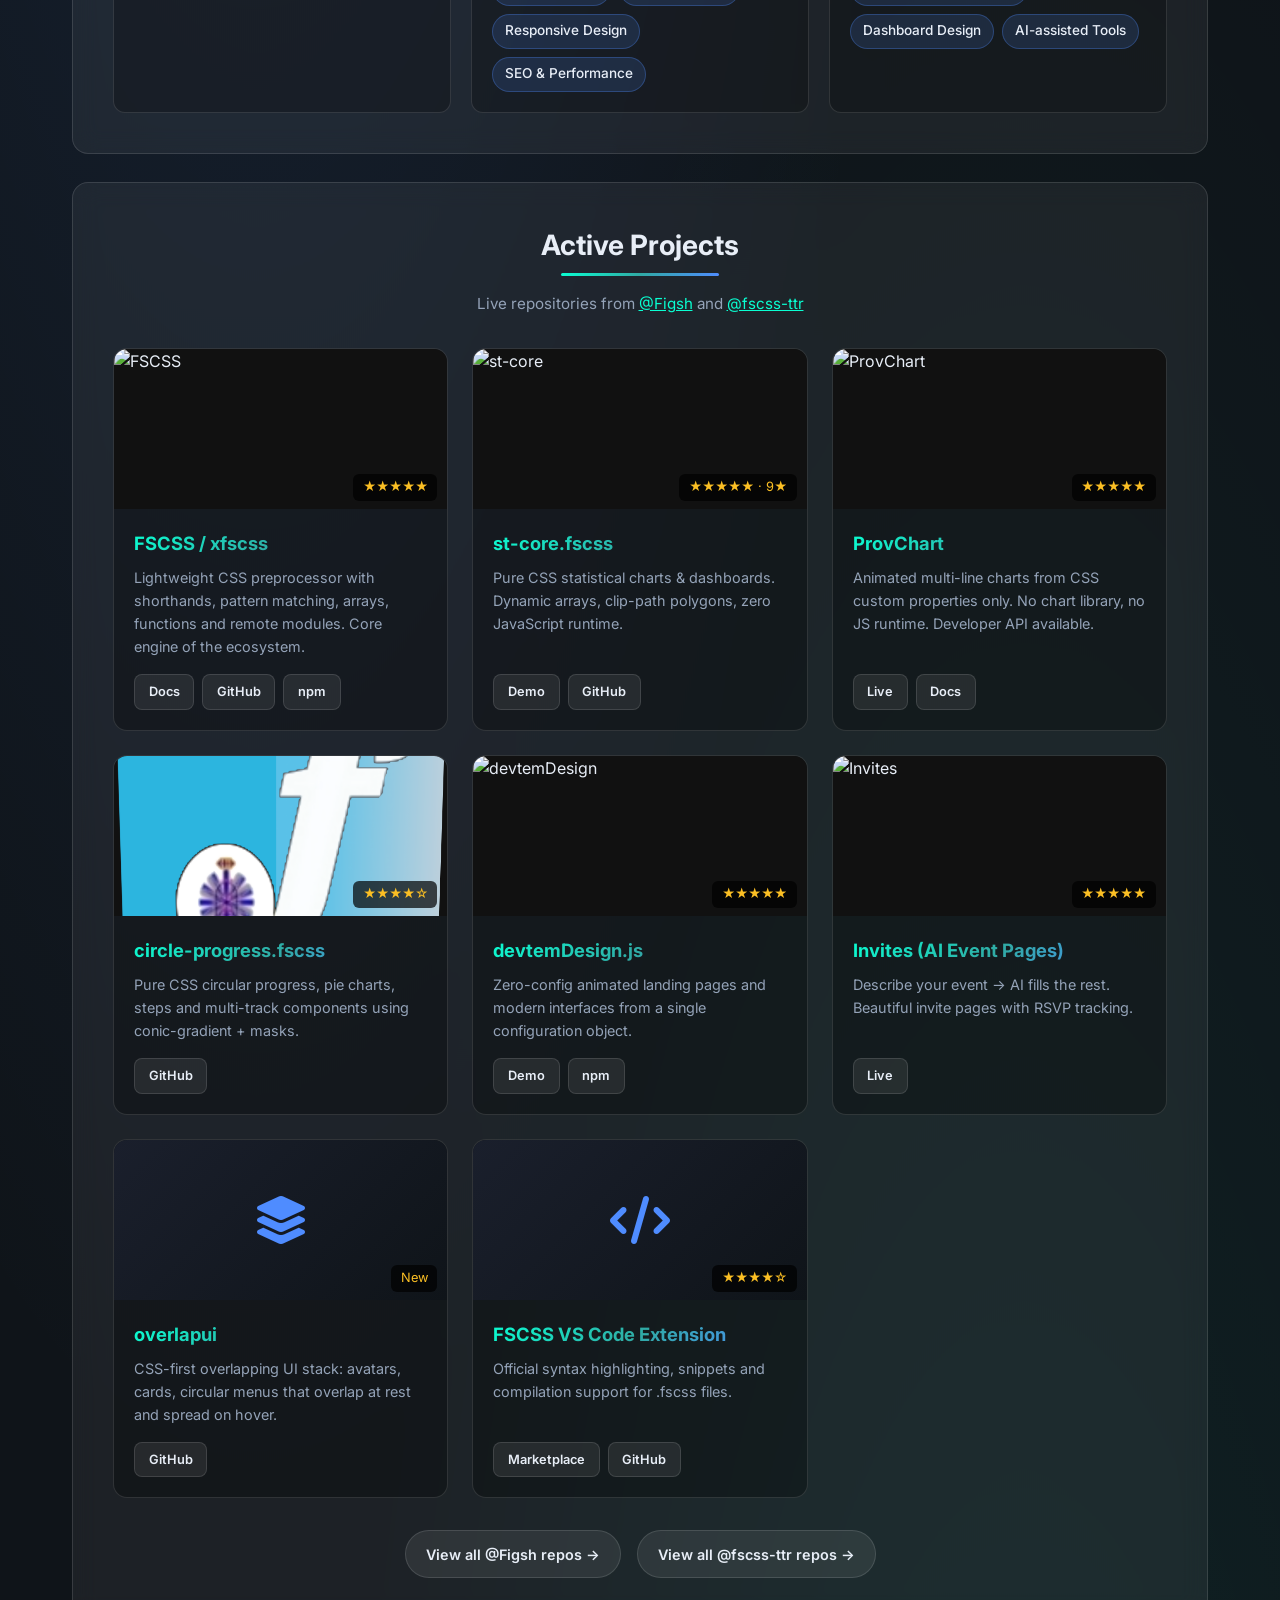
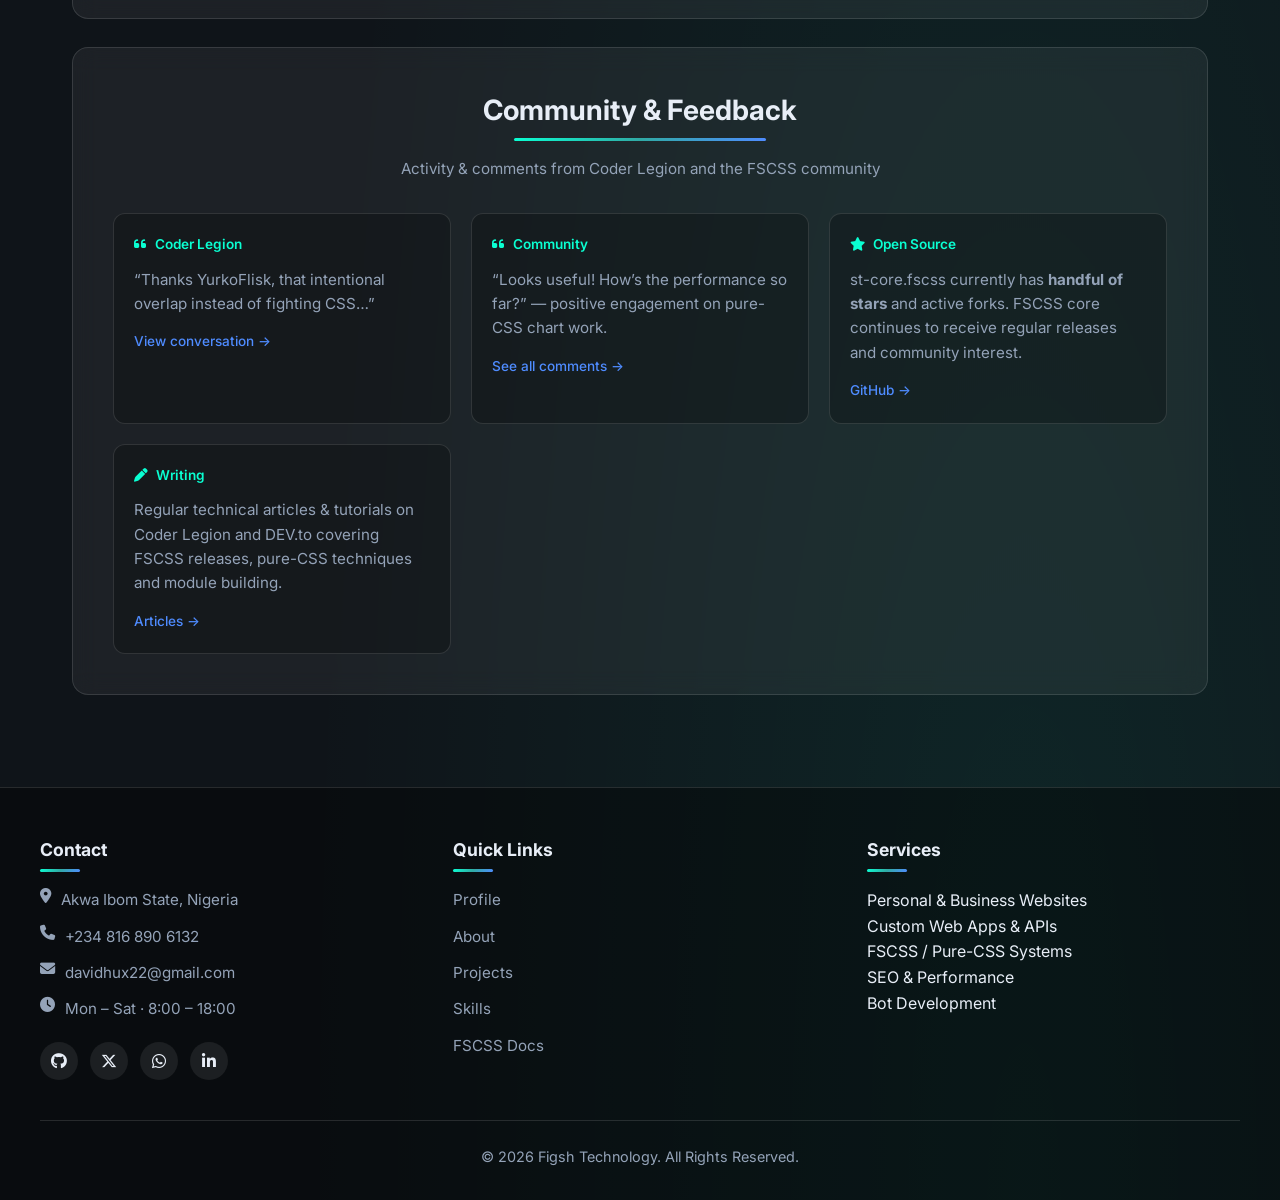
==== commit 89b1a3b5: "Create index.html" ====
--- a/index.html
+++ b/index.html
@@ -1,730 +1,440 @@
-
 <!DOCTYPE html>
 <html lang="en">
 <head>
   <meta charset="UTF-8">
   <meta name="viewport" content="width=device-width, initial-scale=1.0">
-  
-  <!-- Primary SEO -->
-  <title>Figsh (Ekuyik Sam) — Full-Stack Developer & Creative Technologist</title>
-  <meta name="description" content="Ekuyik Sam (Figsh) — full-stack developer available for hire. Building scalable websites, web apps, APIs, and frameworks for businesses and creators.">
-  <meta name="keywords" content="Figsh, Ekuyik Sam, Hire Full Stack Developer, Web Developer for Hire, JavaScript Developer, FSCSS, API Development, Business Website Developer, Bot Development, UI UX Designer, Software Engineer, Nigeria Developer, Freelance Developer, Open Source Developer">
+  <title>Figsh (Ekuyik Sam) — Full-Stack Developer & Creator of FSCSS</title>
+  <meta name="description" content="Ekuyik Sam (Figsh) — full-stack developer & creator of FSCSS. Building pure-CSS systems, APIs, frameworks, bots and scalable products.">
+  <meta name="keywords" content="Figsh, Ekuyik Sam, FSCSS, Hire Full Stack Developer, JavaScript, CSS Preprocessor, st-core, ProvChart, Nigeria Developer">
   <meta name="author" content="Ekuyik Sam (Figsh)">
   <meta name="robots" content="index, follow">
-  <meta name="language" content="English">
-  
-  <!-- Canonical -->
   <link rel="canonical" href="https://figsh.devtem.org/">
   
   <!-- Open Graph -->
-  <meta property="og:title" content="Figsh (Ekuyik Sam) — Full-Stack Developer">
-  <meta property="og:description" content="Explore the portfolio of Figsh, a full-stack developer crafting modern web applications, APIs, frameworks, bots, and creative digital solutions.">
+  <meta property="og:title" content="Figsh (Ekuyik Sam) — Full-Stack Developer & FSCSS Creator">
+  <meta property="og:description" content="Portfolio of Figsh — creator of FSCSS, pure-CSS architecture, modules and modern web tools.">
   <meta property="og:type" content="website">
   <meta property="og:url" content="https://figsh.devtem.org/">
-  <meta property="og:site_name" content="Figsh Portfolio">
   <meta property="og:image" content="https://figsh.devtem.org/assets/images/fscss.png">
-  <meta property="og:image:width" content="1200">
-  <meta property="og:image:height" content="630">
-  <meta property="og:image:alt" content="Figsh Portfolio Homepage">
   
-  <!-- Twitter Card -->
-  <meta name="twitter:card" content="summary_large_image">
-  <meta name="twitter:title" content="Figsh (Ekuyik Sam) — Full-Stack Developer">
-  <meta name="twitter:description" content="Portfolio of Figsh — building scalable web apps, APIs, frameworks, bots, and AI-assisted tools.">
-  <meta name="twitter:image" content="https://figsh.devtem.org/assets/images/icon.jpg">
-  <meta name="twitter:site" content="@fscss_ttr">
-  
-  <!-- Mobile / Theme -->
   <meta name="theme-color" content="#0a66ff">
-  <meta name="apple-mobile-web-app-capable" content="yes">
-  <meta name="apple-mobile-web-app-status-bar-style" content="black-translucent">
-  
-  <!-- Favicon -->
   <link rel="icon" href="/assets/images/icon.png">
   
-  <!-- Styles -->
   <link rel="stylesheet" href="style.css">
+  <link href="https://fonts.googleapis.com/css2?family=Inter:wght@300;400;500;600;700;800&family=JetBrains+Mono:wght@400;500&display=swap" rel="stylesheet">
+  <link rel="stylesheet" href="https://cdnjs.cloudflare.com/ajax/libs/font-awesome/6.5.1/css/all.min.css">
   
-  <!-- Fonts -->
-  <link rel="stylesheet" href="https://fonts.googleapis.com/css?family=Audiowide">
-  <link href="https://fonts.googleapis.com/css2?family=Poppins:wght@300;400;500;600;700&display=swap" rel="stylesheet">
-  
-  <!-- Font Awesome -->
-  <link rel="stylesheet" href="https://cdnjs.cloudflare.com/ajax/libs/font-awesome/6.4.0/css/all.min.css">
-  
-  <!-- JSON-LD: Person -->
   <script type="application/ld+json">
-    {
-      "@context": "https://schema.org",
-      "@type": "Person",
-      "name": "Ekuyik Sam",
-      "alternateName": "Figsh",
-      "url": "https://figsh.devtem.org/",
-      "image": "https://figsh.devtem.org/assets/images/f2.png",
-      "jobTitle": "Full-Stack Developer",
-      "description": "Full-stack developer and creative technologist building web applications, APIs, frameworks, bots, and AI-powered tools.",
-      "sameAs": [
-        "https://x.com/MrFigsh",
-        "https://github.com/Figsh"
-      ],
-      "address": {
-        "@type": "PostalAddress",
-        "addressLocality": "Akwa Ibom State",
-        "addressCountry": "Nigeria"
-      }
+  {
+    "@context": "https://schema.org",
+    "@type": "Person",
+    "name": "Ekuyik Sam",
+    "alternateName": "Figsh",
+    "url": "https://figsh.devtem.org/",
+    "image": "https://figsh.devtem.org/assets/images/f2.png",
+    "jobTitle": "Full-Stack Developer & Creator of FSCSS",
+    "sameAs": [
+      "https://github.com/Figsh",
+      "https://github.com/fscss-ttr",
+      "https://x.com/MrFigsh",
+      "https://dev.to/fscss",
+      "https://coderlegion.com/user/Figsh"
+    ],
+    "address": {
+      "@type": "PostalAddress",
+      "addressLocality": "Akwa Ibom State",
+      "addressCountry": "Nigeria"
     }
-  </script>
-  
-  <!-- JSON-LD: Website -->
-  <script type="application/ld+json">
-    {
-      "@context": "https://schema.org",
-      "@type": "WebSite",
-      "name": "Figsh Portfolio",
-      "url": "https://figsh.devtem.org/",
-      "potentialAction": {
-        "@type": "SearchAction",
-        "target": "https://figsh.devtem.org/search?q={search_term_string}",
-        "query-input": "required name=search_term_string"
-      }
-    }
-  </script>
-
-  <!-- JSON-LD: Services -->
-  <script type="application/ld+json">
-    {
-      "@context": "https://schema.org",
-      "@type": "Service",
-      "serviceType": "Web Development",
-      "provider": {
-        "@type": "Person",
-        "name": "Ekuyik Sam",
-        "alternateName": "Figsh"
-      },
-      "areaServed": "Worldwide",
-      "hasOfferCatalog": {
-        "@type": "OfferCatalog",
-        "name": "Development Services",
-        "itemListElement": [
-          { "@type": "Offer", "itemOffered": { "@type": "Service", "name": "Personal Website / Portfolio Development" } },
-          { "@type": "Offer", "itemOffered": { "@type": "Service", "name": "Business Website Development" } },
-          { "@type": "Offer", "itemOffered": { "@type": "Service", "name": "Custom Web App / API Integration" } },
-          { "@type": "Offer", "itemOffered": { "@type": "Service", "name": "SEO Optimization & AI Overview Citation Readiness" } }
-        ]
-      }
-    }
+  }
   </script>
 </head>
-  <body>
+<body>
+  <!-- Navigation -->
+  <header class="top-menu">
+    <div class="top-head">
+      <a href="#profile" class="page-id">
+        <div class="page-icon"></div>
+        <h2>FIGSH</h2>
+      </a>
+      
+      <nav class="desktop-list menu-list">
+        <a href="#profile">Profile</a>
+        <a href="#about">About</a>
+        <a href="#experience">Experience</a>
+        <a href="#skills">Skills</a>
+        <a href="#projects">Projects</a>
+        <a href="#reviews">Reviews</a>
+        <a href="#contact">Contact</a>
+      </nav>
+      
+      <button class="toggle-menu" aria-label="Toggle menu">
+        <svg width="26" height="26" viewBox="0 0 24 24" fill="none" stroke="currentColor" stroke-width="2">
+          <line x1="3" y1="6" x2="21" y2="6"/><line x1="3" y1="12" x2="21" y2="12"/><line x1="3" y1="18" x2="21" y2="18"/>
+        </svg>
+      </button>
+    </div>
     
-    <section class="top-menu">
-      <div class="top-head">
-      <div class="page-id">
-        <div class="page-icon"></div><h2>FI&nbsp;&nbsp;&thinsp;SH</h2>
-      </div>
-      <div class="desktop-list menu-list">
-        <a href="#profile">PROFILE</a> 
-        <a href="#about">ABOUT</a>
-        <a href="#experience">EXPERIENCE</a> 
-        <a href="#skills">SKILLS</a> 
-        <a href="#story">STORY</a>
-        <a href="#project">PROJECTS</a>
-        <a href="#contact">CONTACT</a>
-      </div>
-      <div class="toggle-menu">
-        <svg xmlns="http://www.w3.org/2000/svg" 
-     width="26" height="26" 
-     viewBox="0 0 24 24" 
-     fill="none" stroke="currentColor" 
-     stroke-width="2" stroke-linecap="round" stroke-linejoin="round">
-  <line x1="3" y1="6" x2="21" y2="6" />
-  <line x1="3" y1="12" x2="21" y2="12" />
-  <line x1="3" y1="18" x2="21" y2="18" />
-</svg>
-      </div>
-      </div>
-      
-      <div class="mobile-list menu-list hidden">
-                <a href="#">PROFILE</a>
-        <a href="#about">ABOUT</a>
-        <a href="#experience">EXPERIENCE</a>
-        <a href="#skills">SKILLS</a>
-        <a href="#story">STORY</a>
-        <a href="#project">PROJECTS</a>
-        <a href="#contact">CONTACT</a>
-      
-      </div>
-    </section>
-    
-    <main>
-      
-      
-      <section class="head section" id="profile">
-        <div class="cover-img"></div>
-        <section class="img-box">
+    <nav class="mobile-list menu-list hidden">
+      <a href="#profile">Profile</a>
+      <a href="#about">About</a>
+      <a href="#experience">Experience</a>
+      <a href="#skills">Skills</a>
+      <a href="#projects">Projects</a>
+      <a href="#reviews">Reviews</a>
+      <a href="#contact">Contact</a>
+    </nav>
+  </header>
+
+  <main>
+    <!-- Hero / Profile -->
+    <section class="head section" id="profile">
+      <div class="hero-grid">
+        <div class="img-box">
           <div class="code-bg"></div>
-                  <div class="animate"></div>
-          <div class="head-img">
+          <div class="animate"></div>
+          <div class="head-img"></div>
+        </div>
+        
+        <div class="details">
+          <h1>Ekuyik Sam <span>(Figsh)</span></h1>
+          <h3>Full-Stack Developer · Creator of FSCSS</h3>
           
-        </div>
-        </section>
-        
-              <div class="details">
-     <h1 class="hero-title">Ekuyik Sam (<span>Figsh</span>)</h1>
-<h3>Full-Stack Developer</h3>
-
-<div class="about-sum">
-  Building smart solutions, designing meaningful experiences, and continuously leveling up 
-  with a strong focus on technical development, APIs, packages, and globally-scalable products.
-  <br><br>
-  Available for freelance and business projects - websites, web apps, and API integrations.
-</div>
-
-
-<div class="profile-btns">
-<a href="https://wa.me/2348168906132?text=Hi%20Figsh%2C%20I'd%20like%20to%20discuss%20a%20project." target="_blank" class="btn hire-btn">
-  <i class="fas fa-briefcase"></i>&thinsp;Hire Me
-</a>
-<a href="https://wa.me/2348168906132?text=Hello%20Figsh%2C%20I%20visited%20your%20portfolio%20and%20would%20love%20to%20connect." target="_blank" class="btn whatsapp-btn">
-  <i class="fab fa-whatsapp"></i>&thinsp;WhatsApp
-</a>
-</div>
-<br>
-<div class="profile-btns">
-  <iframe src="https://github.com/sponsors/Figsh/button" title="Sponsor Figsh" height="32" width="114" style="border: 0; border-radius: 25px; padding: 0;" class="btn"></iframe>
-  
-  <a href="https://github.com/Figsh" class="btn" target="_blank"><i class="fab fa-github"></i></a>
-</div>
-        
-        <div class="social-icons">
-          <a href="https://www.facebook.com/profile.php?id=61553995778282"><i class="fab fa-facebook"></i></a>
-          <a href="https://wa.me/2348168906132" target="_blank"><i class="fab fa-whatsapp"></i></a>
-          <a href="https://x.com/MrFigsh"><i class="fab fa-x"></i></a>
-          <a href="https://www.linkedin.com/in/ekuyik-sam-b82776376?utm_source=share&utm_campaign=share_via&utm_content=profile&utm_medium=android_app"><i class="fab fa-linkedin"></i></a>
-          <a href="https://www.tiktok.com/@mr_figsh?_r=1&_t=ZS-933uXuPBQc1" target="_blank"><i class="fab fa-tiktok"></i></a>
-          <a href="https://github.com/Figsh/"><i class="fab fa-github"></i></a>
-          <a href="https://youtube.com/@fscss-ttr?si=FwhjBTJhkt-Gm-o8" target="_blank"><i class="fab fa-youtube"></i></a>
-          <a href="https://devtem.org/s?s=Figsh"><i class="fas fa-shopping-bag"></i></a>
-          <a href="https://dev.to/fscss"><i class="fab fa-dev"></i></a>
-          <a href="https://figsh.medium.com"><i class="fab fa-medium"></i></a>
-        </div>
-      </div>
-      
-      </section>
-      
-<section class="section info about" id="about">
-  <h2><span class="underline">ABOUT ME</span></h2>
-  
-  <div class="para">
-    <div class="angle right top"></div>
-    <div class="angle right bottom"></div>
-    <div class="angle left top"></div>
-    <div class="angle left bottom"></div>
-    
-    <p>
-      I’m Ekuyik Sam, popularly known as <strong>Figsh</strong>.
-      I’m a full-stack developer with a strong passion for designing and building innovative,
-      next-generation applications that are both functional and user-focused.
-    </p>
-    
-    <p>
-      I enjoy transforming ideas into meaningful digital experiences, constantly refining my skills
-      and exploring creative ways technology can solve real problems and create positive impact.
-    </p>
-    
-    <p>
-      In my projects, I prioritize simplicity, efficiency, and clarity, often working with minimal tools
-      to produce clean, effective, and scalable solutions.
-    </p>
-  </div>
-  
-
-</section>
-
-<section class="section experience info" id="experience">
-  <h2><span class="underline">EXPERIENCES</span></h2>
-  
-  <div class="para">
-    <div class="angle right top"></div>
-    <div class="angle right bottom"></div>
-    <div class="angle left top"></div>
-    <div class="angle left bottom"></div>
-    
-    <h3>Early Creative Experiments</h3>
-    <p>
-      My experience began long before code.
-      I learned by touching, connecting, breaking, and rebuilding.
-      Imagination was the blueprint; curiosity was the engine.
-    </p>
-    
-    <!--p>
-      I built moving toy cars, wired small electrical systems, assembled houses, robots,
-      improvised phones, and mechanical ideas that only needed power to feel alive.
-    </p>
-    
-    <p>
-      <strong>Electronic Experiments:</strong> battery-powered panels, wired connections,
-      touch-responsive toy phones, drivable cars, light bulbs, reading lamps,
-      transformer-like toys, game devices, and early solar constrclarity,
-      experiments that quietly taught me logic, flow, and cause-and-effect.
-    </p-->
-    
-  </div>
-  
-  <div class="para">
-    <div class="angle right top"></div>
-    <div class="angle right bottom"></div>
-    <div class="angle left top"></div>
-    <div class="angle left bottom"></div>
-    
-    <h3>Digital Evolution</h3>
-    <p>
-      When physical space became limited, my experience expanded into computers.
-      I shifted from wires to syntax, from switches to conditions,
-      and from circuits to systems.
-    </p>
-    
-    <p>
-      I have built applications, websites, frameworks, plugins, visual systems,
-      and AI-assisted creative tools.
-      Each project became another layer of understanding, not just how things work,
-      but why they work.
-    </p>
-  </div>
-  
-</section>
-
-<section class=" section skills info" id="skills">
-  <h2><span class="underline">CURRENT SKILLS & TECH</span></h2>
-  
-  <div class="para">
-    <h3>Core Technologies</h3>
-    
-    <div class="info-list rap">
-      
-           <div class="rapper" data-value="100%">
-       <strong><i class="fscss"><img src="https://fscss.devtem.org/assets/images/fscss.png" width="35" height="35" loading="lazy"></i> FSCSS</strong>
-     </div>
-     
-    <div class="rapper" data-value="98%">
-      <strong><i class="fab fa-html5 orange"></i> HTML</strong>
-    </div>
-        <div class="rapper" data-value="93%">
-      <strong><i class="fab fa-css3 blue"></i> CSS</strong>
-    </div>
-        <div class="rapper" data-value="91%">
-      <strong><i class="fab fa-js yellow"></i> JAVASCRIPT</strong>
-    </div>
-   
-     </div>
-  </div>
-  <div class="para">
-  <div class="info-list rap">
-   
-        <div class="rapper" data-value="89%">
-      <strong><i class="fab fa-node-js d-green"></i> NODEJS</strong>
-    </div>
-            <div class="rapper" data-value="75%">
-          <strong><i class="fab fa-ts b-yellow"></i> TypeScript</strong>
-        </div>
-      <div class="rapper hidden" data-value="35%">
-    <strong><i class="fab fa-php t-blue"></i> PHP</strong></div>
-      <div class="rapper hidden" data-value="20%">
-    <strong><i class="fab fa-java o-blue"></i> JAVA</strong>
-  </div>
-  
-     </div>
-     </div>
-  </div>
-  <div class="para g">
-  <h3>Applied Skills & Capabilities</h3>
-
-<div class="info-list rap">
-  <div class="rapper" data-value="90%">
-    <strong><i class="fas fa-terminal"></i> Scripting</strong>
-  </div>
-  
-  <div class="rapper hidden" data-value="25%">
-    <strong><i class="fas fa-brain"></i> Machine Learning</strong>
-  </div>
-  
-  <div class="rapper" data-value="80%">
-    <strong><i class="fas fa-language"></i> Natural Language Processing (NLP)</strong>
-  </div>
-  </div>
-  </div>
-  <div class="para g">
-  <div class="info-list rap">
-  <div class="rapper" data-value="90%">
-    <strong><i class="fas fa-palette"></i> UI Design</strong>
-  </div>
-  
-  <div class="rapper" data-value="98%">
-    <strong><i class="fas fa-object-group"></i> UX Design</strong>
-  </div>
-    <div class="rapper" data-value="97%">
-    <strong><i class="fas fa-mobile-alt"></i> Responsive Design</strong>
-  </div>
-  
-    </div>
-  </div>
-  <div class="para g">
-  <div class="info-list rap">
-    
-  <div class="rapper" data-value="89%">
-    <strong><i class="fas fa-robot"></i> FAQ Bots</strong>
-  </div>
-  
-  <div class="rapper" data-value="94%">
-    <strong><i class="fab fa-telegram"></i> Telegram Bots</strong>
-  </div>
-    </div>
-  </div>
-  <div class="para g">
-    <div class="info-list rap">
-  <div class="rapper" data-value="90%">
-    <strong><i class="fas fa-globe"></i> Functional & Complete Web Applications</strong>
-  </div>
-  
-  <div class="rapper" data-value="78%">
-    <strong><i class="fas fa-layer-group"></i> One-Page Application Capability</strong>
-  </div>
-    </div>
-  </div>
-  <div class="para g">
-    <div class="info-list rap">
-  <div class="rapper" data-value="79%">
-    <strong><i class="fas fa-font"></i> Text Script Manipulation</strong>
-  </div>
-  
-  <div class="rapper" data-value="79%">
-    <strong><i class="fas fa-link"></i> URL Manipulation</strong>
-  </div>
-  
-  <div class="rapper" data-value="69%">
-    <strong><i class="fas fa-file-alt"></i> Form Data Manipulation</strong>
-  </div>
-    </div>
-  </div>
-  <div class="para g">
-    <div class="info-list rap">
-  
-  <div class="rapper" data-value="45%">
-    <strong><i class="fas fa-search"></i>SEO Optimization</strong>
-  </div>
-  
-</div>
-  
-  </div>
-  
-  
-</section>
-
-
-<section class="section story info" id="story">
-  <h2><span class="underline">MY STORY</span></h2>
-  
-  <div class="para">
-    <div class="angle right top"></div>
-    <div class="angle right bottom"></div>
-    <div class="angle left top"></div>
-    <div class="angle left bottom"></div>
-    
-      <h3>
-        <i class="fas fa-user-circle"></i>
-        Hi there, I am Ekuyik Sam, historically and casually titled (Mr Figsh)
-      </h3>
-      
-      <h4>
-        <i class="fas fa-rocket"></i>
-        The Self-Taught Journey of a Creator (a road not straight)
-      </h4>
-      <p>
-        My entrance into technology was not a smooth walking, neither was it a guided movement, it was more like a repeated collision with uncertainty.
-        I emerged without mentors, without money, and surrounded by companions who could not mathematically calculate the vision.
-        Artificial intelligence was not present to whisper directions; instead, there were aged computer textbooks, excessive curiosity, and the mysterious power of the browser window.
-      </p>
-      </div>
-     <div class="para">
-           <div class="angle right top"></div>
-    <div class="angle right bottom"></div>
-    <div class="angle left top"></div>
-    <div class="angle left bottom"></div>
-    
-      <h4>
-        <i class="fas fa-tools"></i>
-        The Birth of FSCSS (before knowledge had a name)
-      </h4>
-      <p>
-        While many were consulting StackOverflow as an oracle, I was privately experimenting with what I ignorantly called “stupid functions,”
-        repeatedly bending <strong>Regular Expressions</strong> until logic began to obey.
-        At that chronological moment, the meaning of “backend” was still an unread chapter, I only knew speed, creation, and obsession.
-      </p>
-      
-      <p>
-        This careless experimentation eventually evolved into <strong>FSCSS</strong>.
-        It was released into the wild using free hosting services and social platforms,
-        without strategic planning, forecasting, or awareness of consequences such as popularity.
-      </p>
-      
-      <ul>
-        <li>
-          <strong>The Magic:</strong> Observing my scripts appear across Google results, Quora answers, and foreign applications, as if they traveled without my permission.
-        </li>
-        <li>
-          <strong>The Reality:</strong> At that time, GitHub and NPM were unknown territories.
-          I was solving problems for developers globally while remaining financially and structurally uninformed about ownership.
-        </li>
-      </ul>
-      </div>
+          <p class="about-sum">
+            Building pure-CSS systems, lightweight frameworks, APIs and scalable products. 
+            Available for freelance & business projects.
+          </p>
+          
+          <div class="profile-btns">
+            <a href="https://wa.me/2348168906132?text=Hi%20Figsh%2C%20I'd%20like%20to%20discuss%20a%20project." target="_blank" class="btn hire-btn">
+              <i class="fas fa-briefcase"></i> Hire Me
+            </a>
+            <a href="https://wa.me/2348168906132" target="_blank" class="btn whatsapp-btn">
+              <i class="fab fa-whatsapp"></i> WhatsApp
+            </a>
+            <a href="https://github.com/sponsors/Figsh" target="_blank" class="btn sponsor-btn">
+              <i class="fas fa-heart"></i> Sponsor
+            </a>
+          </div>
+          
+          <div class="social-icons">
+            <a href="https://github.com/Figsh" target="_blank" title="GitHub"><i class="fab fa-github"></i></a>
+            <a href="https://github.com/fscss-ttr" target="_blank" title="FSCSS Org"><i class="fas fa-code-branch"></i></a>
+            <a href="https://x.com/MrFigsh" target="_blank"><i class="fab fa-x-twitter"></i></a>
+            <a href="https://www.linkedin.com/in/ekuyik-sam-b82776376" target="_blank"><i class="fab fa-linkedin-in"></i></a>
+            <a href="https://dev.to/fscss" target="_blank"><i class="fab fa-dev"></i></a>
+            <a href="https://coderlegion.com/user/Figsh" target="_blank"><i class="fas fa-users"></i></a>
+            <a href="https://www.youtube.com/@fscss-ttr" target="_blank"><i class="fab fa-youtube"></i></a>
+          </div>
+        </div>
+      </div>
+    </section>
+
+    <!-- About -->
+    <section class="section info" id="about">
+      <h2><span class="underline">About Me</span></h2>
       <div class="para">
-            <div class="angle right top"></div>
-    <div class="angle right bottom"></div>
-    <div class="angle left top"></div>
-    <div class="angle left bottom"></div>
-      <h4>
-        <i class="fas fa-lightbulb"></i>
-        My Philosophy (written before recognition)
-      </h4>
-      <blockquote>
-        “I do not perform actions to publish my name; I perform actions so my handwork can speak in silent places.”
-      </blockquote>
-      
-      <p>
-        I construct tools that assist beginners and advanced developers to scale beyond confusion.
-        Even when identity is absent from headlines, my code resides deeply within project folders.
-        Through hardware scarcity, solo learning, and repeated failure cycles, one constant remains—I will <strong>not abandon technology</strong>.
-      </p>
-      </div>
-      
-      <div class="para">
-            <div class="angle right top"></div>
-    <div class="angle right bottom"></div>
-    <div class="angle left top"></div>
-    <div class="angle left bottom"></div>
-    
-      <h4>
-        <i class="fas fa-toolbox"></i>
-        Technical Toolbox (assembled over time)
-      </h4>
-      <ul>
-        <li><strong>Frontend:</strong> HTML5, CSS3, JavaScript (the structural soul)</li>
-        <li><strong>Frameworks:</strong> FSCSS (Creator), logic-oriented CSS architecture</li>
-        <li><strong>Specialties:</strong> Regular Expressions (RegExp), logical functions, open-source contribution patterns</li>
-      </ul>
-      </div>
-      <div class="para">
-        
-          <div class="angle right top"></div>
-    <div class="angle right bottom"></div>
-    <div class="angle left top"></div>
-    <div class="angle left bottom"></div>
-    
-      <h4>
-        <i class="fas fa-chart-line"></i>
-        Current Focus (present tense)
-      </h4>
-      <p>
-        I am currently searching for environments where practical handwork outweighs decorative titles.
-        I am a builder who understands the <em>reason</em> behind the syntax, because the knowledge was acquired through prolonged confusion and self-correction.
-      </p>
-      </div>
-      
-</section>
-
-<section class="section projects info" id="project">
-  <h2><span class="underline">ACTIVE PROJECTS</span></h2>
-  
-        <section class="projects-container">
-        <div class="section-title">
-        </div>
-        <section class="operators-grid">
-          
-
-                    <div class="image-column observe">
-            <img src="/assets/images/fscss.png" alt="Figsh FSCSS logo">
-            <div class="image-column-content">
-              <strong>FSCSS</strong>
-              <div class="stars">
-                <span class="star">★</span>
-                <span class="star">★</span>
-                <span class="star">★</span>
-                <span class="star">★</span>
-                <span class="star">★</span>
-              </div>
-              <p>A lightweight CSS preprocessor designed to simplify CSS by using shorthand notation and variables.</p>
-                <div class="card-btns">
-    <button class="view" data-url="https://fscss.devtem.org"><i class="fas fa-eye"></i> View</button>
-    <button class="source" data-url="https://www.npmjs.com/package/fscss"><i class="fab fa-npm"></i> NPM</button>
-  </div>
-            </div>
-          </div>
-          
-                              <div class="image-column observe">
-                      <img src="https://media2.dev.to/dynamic/image/width=1280,height=720,fit=cover,gravity=auto,format=auto/https%3A%2F%2Fdev-to-uploads.s3.amazonaws.com%2Fuploads%2Farticles%2F40jmbtsgup65yztwydt6.jpg" alt="Figsh st-core.fscss logo">
-                      <div class="image-column-content">
-                        <strong>st-core.fscss (Statistic Core)</strong>
-                        <div class="stars">
-                          <span class="star">★</span>
-                          <span class="star">★</span>
-                          <span class="star">★</span>
-                          <span class="star">★</span>
-                          <span class="star">★</span>
-                        </div>
-                        <p>A lightweight, pure CSS data visualization and dashboard design system built for FSCSS.</p>
-                        <div class="card-btns">
-                          <button class="view" data-url="https://fscss-ttr.github.io/st-core.fscss"><i class="fas fa-eye"></i> View</button>
-                          <button class="source" data-url="https://github.com/fscss-ttr/st-core.fscss"><i class="fab fa-github"></i> GitHub</button>
-                        </div>
-                      </div>
-                    </div>
-          
-          
-          <div class="image-column observe">
-            <img src="https://design.devtem.org/assets/images/og.jpg" alt="Figsh FSCSS">
-            <div class="image-column-content">
-              <strong>devtemDesign.js</strong>
-              <div class="stars">
-                <span class="star">★</span>
-                <span class="star">★</span>
-                <span class="star">★</span>
-                <span class="star">★</span>
-                <span class="star">★</span>
-              </div>
-              <p>Build animated landing pages and modern interfaces using a single configuration object. Zero-config motion, adaptive themes, and immersive UI synthesis.</p>
-              <div class="card-btns">
-                <button class="view" data-url="https://design.devtem.org"><i class="fas fa-eye"></i> View</button>
-                <button class="source" data-url="https://www.npmjs.com/package/devtemdesign"><i class="fab fa-npm"></i> NPM</button>
-              </div>
-            </div>
-          </div>
-        
-          <div class="image-column observe">
-            <img src="/assets/images/devtem.png" alt="Figsh DevTemple">
-            <div class="image-column-content">
-              <strong>DevTemple</strong>
-              <div class="stars">
-                <span class="star">★</span>
-                <span class="star">★</span>
-                <span class="star">★</span>
-                <span class="star">★</span>
-                <span class="star">★</span>
-              </div>
-              <p>The ultimate marketplace for premium digital assets, creative resources and marketing tools</p>
-                <div class="card-btns">
-    <button class="view" data-url="https://devtem.org"><i class="fas fa-eye"></i> View</button>
-    <button class="source" data-url="https://devtem.org/signup"><i class="fas fa-user"></i> Sign Up</button>
-  </div>
-            </div>
-          </div>
-          
-                     <div class="image-column observe">
-            <img src="https://invites.devtem.org/assets/img/mobile-screen.jpg" alt="D invites: Your favorite platform for  beautiful event pages">
-            <div class="image-column-content">
-              <strong>Describe your event,
-let AI do the rest</strong>
-              <div class="stars">
-                <span class="star">★</span>
-                <span class="star">★</span>
-                <span class="star">★</span>
-                <span class="star">★</span>
-                <span class="star">★</span>
-              </div>
-              <p>Just tell us what you're celebrating – wedding, birthday, naming ceremony – and our AI will fill in the details. Upload a cover, share your link, and track RSVPs instantly.</p>
-              <div class="card-btns">
-                <button class="view" data-url="https://invites.devtem.org/"><i class="fas fa-eye"></i> View</button> 
-                <button class="source" data-url="https://invites.devtem.org/auth"><i class="fas fa-user"></i> Sign Up</button>
-              </div>
-            </div>
-          </div>
-          
-           <div class="image-column observe">
-   <img src="https://chart.devtem.org/assets/img/og-image.jpg" alt="Shorthand CSS">
-   <div class="image-column-content">
-     <strong>ProvChart — Pure CSS Charts. No Libraries. No Runtime.</strong>
-     <div class="stars">
-       <span class="star">★</span>
-       <span class="star">★</span>
-       <span class="star">★</span>
-       <span class="star">★</span>
-       <span class="star">★</span>
-     </div>
-     <p>ProvChart renders animated, multi-line charts from CSS custom properties. No chart library, no JavaScript runtime. Developer API available for Pro & Business users.</p>
-       <div class="card-btns">
-                <button class="view" data-url="https://chart.devtem.org"><i class="fas fa-eye"></i> View</button> 
-                <button class="source" data-url="https://chart.devtem.org/docs"><i class="fas fa-book"></i> Docs</button>
-              </div>
-   </div>
- </div>
-          
-          
-          
-        </section>
-      </section>
-      
-</section>
-
-<iframe src="https://github.com/sponsors/Figsh/card" title="Sponsor Figsh" height="225" width="100%" style="border: 0; border-radius: 25px; margin: 10px 0; max-width: 600px;"></iframe>
-    </main>
-    
-    
-    
+        <p>I’m <strong>Ekuyik Sam</strong>, known as <strong>Figsh</strong>. A self-taught full-stack developer from Akwa Ibom, Nigeria, focused on creating tools that feel almost magical because they stay close to the metal area and extreme modularity.</p>
+        <p>I started by breaking and rebuilding physical toys and circuits. When space ran out, I moved to code. That same curiosity produced tools like the <strong>FSCSS</strong> - a lightweight CSS preprocessor powering tools across the open-source ecosystem.</p>
+        <p>with less complexity.</p>
+      </div>
+    </section>
+
+    <!-- Experience -->
+    <section class="section info" id="experience">
+      <h2><span class="underline">Experience & Journey</span></h2>
+      
+      <div class="timeline">
+        <div class="timeline-item">
+          <div class="timeline-marker"></div>
+          <div class="para">
+            <h3>Early Creative Experiments</h3>
+            <p>Long before code: doing arts and learning. Curiosity was the only teacher.</p>
+          </div>
+        </div>
+        
+        <div class="timeline-item">
+          <div class="timeline-marker"></div>
+          <div class="para">
+            <h3>Digital Evolution</h3>
+            <p>Shifted from wires to syntax. Experimented with “functions” and Regular Expressions until they became the foundation of <strong>FSCSS</strong> - released into the wild without a plan, yet still used worldwide.</p>
+          </div>
+        </div>
+        
+        <div class="timeline-item">
+          <div class="timeline-marker"></div>
+          <div class="para">
+            <h3>Open Source Ecosystem</h3>
+            <p>Created the FSCSS core preprocessor, VS Code extension, most of it modules and maintaining the fscss-ttr organization. Continuously shipping improvements (currently v1.2.x).</p>
+          </div>
+        </div>
+      </div>
+    </section>
+
+    <!-- Skills -->
+    <section class="section info" id="skills">
+      <h2><span class="underline">Skills & Tech</span></h2>
+      
+      <div class="skills-grid">
+        <div class="skill-card">
+          <h3>Core</h3>
+          <div class="tags">
+            <span>FSCSS (Creator)</span>
+            <span>HTML5</span>
+            <span>CSS3</span>
+            <span>JavaScript</span>
+            <span>TypeScript</span>
+            <span>Node.js</span>
+          </div>
+        </div>
+        
+        <div class="skill-card">
+          <h3>Specialties</h3>
+          <div class="tags">
+            <span>Pure CSS architecture</span>
+            <span>Web language Preprocessors</span>
+            <span>AST & Parsing</span>
+            <span>UI / UX Design</span>
+            <span>Responsive Design</span>
+            <span>SEO & Performance</span>
+          </div>
+        </div>
+        
+        <div class="skill-card">
+          <h3>Applied</h3>
+          <div class="tags">
+            <span>Telegram / FAQ Bots</span>
+            <span>Web Apps & APIs</span>
+            <span>Open Source Packages</span>
+            <span>Dashboard Design</span>
+            <span>AI-assisted Tools</span>
+          </div>
+        </div>
+      </div>
+    </section>
+
+    <!-- Projects (from GitHub Figsh + fscss-ttr) -->
+    <section class="section projects info" id="projects">
+      <h2><span class="underline">Active Projects</span></h2>
+      <p class="section-intro">Live repositories from <a href="https://github.com/Figsh" target="_blank">@Figsh</a> and <a href="https://github.com/fscss-ttr" target="_blank">@fscss-ttr</a></p>
+      
+      <div class="operators-grid" id="projects-grid">
+        <!-- Dynamically enhanced, but static fallbacks below -->
+        
+        <article class="image-column">
+          <div class="project-header">
+            <img src="https://fscss.devtem.org/assets/images/fscss.png" alt="FSCSS" loading="lazy">
+            <div class="stars">★★★★★</div>
+          </div>
+          <div class="image-column-content">
+            <strong>FSCSS / xfscss</strong>
+            <p>Lightweight CSS preprocessor with shorthands, pattern matching, arrays, functions and remote modules. Core engine of the ecosystem.</p>
+            <div class="card-btns">
+              <a href="https://fscss.devtem.org" target="_blank" class="btn-sm">Docs</a>
+              <a href="https://github.com/Figsh/xfscss" target="_blank" class="btn-sm">GitHub</a>
+              <a href="https://www.npmjs.com/package/fscss" target="_blank" class="btn-sm">npm</a>
+            </div>
+          </div>
+        </article>
+        
+        <article class="image-column">
+          <div class="project-header">
+            <img src="https://media2.dev.to/dynamic/image/width=800,height=420,fit=cover/https%3A%2F%2Fdev-to-uploads.s3.amazonaws.com%2Fuploads%2Farticles%2F40jmbtsgup65yztwydt6.jpg" alt="st-core" loading="lazy">
+            <div class="stars">★★★★★ · 9★</div>
+          </div>
+          <div class="image-column-content">
+            <strong>st-core.fscss</strong>
+            <p>Pure CSS statistical charts & dashboards. Dynamic arrays, clip-path polygons, zero JavaScript runtime.</p>
+            <div class="card-btns">
+              <a href="https://hub.devtem.org/st-core.fscss/" target="_blank" class="btn-sm">Demo</a>
+              <a href="https://github.com/fscss-ttr/st-core.fscss" target="_blank" class="btn-sm">GitHub</a>
+            </div>
+          </div>
+        </article>
+        
+        <article class="image-column">
+          <div class="project-header">
+            <img src="https://chart.devtem.org/assets/img/og-image.jpg" alt="ProvChart" loading="lazy">
+            <div class="stars">★★★★★</div>
+          </div>
+          <div class="image-column-content">
+            <strong>ProvChart</strong>
+            <p>Animated multi-line charts from CSS custom properties only. No chart library, no JS runtime. Developer API available.</p>
+            <div class="card-btns">
+              <a href="https://chart.devtem.org" target="_blank" class="btn-sm">Live</a>
+              <a href="https://chart.devtem.org/docs" target="_blank" class="btn-sm">Docs</a>
+            </div>
+          </div>
+        </article>
+        
+        <article class="image-column">
+          <div class="project-header">
+            <img src="/assets/images/fscss.png" alt="circle-progress" loading="lazy">
+            <div class="stars">★★★★☆</div>
+          </div>
+          <div class="image-column-content">
+            <strong>circle-progress.fscss</strong>
+            <p>Pure CSS circular progress, pie charts, steps and multi-track components using conic-gradient + masks.</p>
+            <div class="card-btns">
+              <a href="https://github.com/Figsh/Circle-progress.fscss" target="_blank" class="btn-sm">GitHub</a>
+            </div>
+          </div>
+        </article>
+        
+        <article class="image-column">
+          <div class="project-header">
+            <img src="https://design.devtem.org/assets/images/og.jpg" alt="devtemDesign" loading="lazy">
+            <div class="stars">★★★★★</div>
+          </div>
+          <div class="image-column-content">
+            <strong>devtemDesign.js</strong>
+            <p>Zero-config animated landing pages and modern interfaces from a single configuration object.</p>
+            <div class="card-btns">
+              <a href="https://design.devtem.org" target="_blank" class="btn-sm">Demo</a>
+              <a href="https://www.npmjs.com/package/devtemdesign" target="_blank" class="btn-sm">npm</a>
+            </div>
+          </div>
+        </article>
+        
+        <article class="image-column">
+          <div class="project-header">
+            <img src="https://invites.devtem.org/assets/img/mobile-screen.jpg" alt="Invites" loading="lazy">
+            <div class="stars">★★★★★</div>
+          </div>
+          <div class="image-column-content">
+            <strong>Invites (AI Event Pages)</strong>
+            <p>Describe your event → AI fills the rest. Beautiful invite pages with RSVP tracking.</p>
+            <div class="card-btns">
+              <a href="https://invites.devtem.org" target="_blank" class="btn-sm">Live</a>
+            </div>
+          </div>
+        </article>
+        
+        <article class="image-column">
+          <div class="project-header">
+            <div class="placeholder-img"><i class="fas fa-layer-group"></i></div>
+            <div class="stars">New</div>
+          </div>
+          <div class="image-column-content">
+            <strong>overlapui</strong>
+            <p>CSS-first overlapping UI stack: avatars, cards, circular menus that overlap at rest and spread on hover.</p>
+            <div class="card-btns">
+              <a href="https://github.com/fscss-ttr/overlapui.fscss" target="_blank" class="btn-sm">GitHub</a>
+            </div>
+          </div>
+        </article>
+        
+        <article class="image-column">
+          <div class="project-header">
+            <div class="placeholder-img"><i class="fas fa-code"></i></div>
+            <div class="stars">★★★★☆</div>
+          </div>
+          <div class="image-column-content">
+            <strong>FSCSS VS Code Extension</strong>
+            <p>Official syntax highlighting, snippets and compilation support for .fscss files.</p>
+            <div class="card-btns">
+              <a href="https://marketplace.visualstudio.com/items?itemName=Figsh.fscss" target="_blank" class="btn-sm">Marketplace</a>
+              <a href="https://github.com/Figsh/fscss-vscode-extension" target="_blank" class="btn-sm">GitHub</a>
+            </div>
+          </div>
+        </article>
+      </div>
+      
+      <div class="more-projects">
+        <a href="https://github.com/Figsh?tab=repositories" target="_blank" class="btn">View all @Figsh repos →</a>
+        <a href="https://github.com/orgs/fscss-ttr/repositories" target="_blank" class="btn">View all @fscss-ttr repos →</a>
+      </div>
+    </section>
+
+    <!-- Reviews / Community -->
+    <section class="section info" id="reviews">
+      <h2><span class="underline">Community & Feedback</span></h2>
+      <p class="section-intro">Activity & comments from Coder Legion and the FSCSS community</p>
+      
+      <div class="reviews-grid">
+        <div class="review-card">
+          <div class="review-meta">
+            <i class="fas fa-quote-left"></i>
+            <span>Coder Legion</span>
+          </div>
+          <p>“Thanks YurkoFlisk, that intentional overlap instead of fighting CSS…”</p>
+          <a href="https://coderlegion.com/user/Figsh" target="_blank">View conversation →</a>
+        </div>
+        
+        <div class="review-card">
+          <div class="review-meta">
+            <i class="fas fa-quote-left"></i>
+            <span>Community</span>
+          </div>
+          <p>“Looks useful! How’s the performance so far?” — positive engagement on pure-CSS chart work.</p>
+          <a href="https://coderlegion.com/user/Figsh" target="_blank">See all comments →</a>
+        </div>
+        
+        <div class="review-card">
+          <div class="review-meta">
+            <i class="fas fa-star"></i>
+            <span>Open Source</span>
+          </div>
+          <p>st-core.fscss currently has <strong>handful of stars</strong> and active forks. FSCSS core continues to receive regular releases and community interest.</p>
+          <a href="https://github.com/fscss-ttr/st-core.fscss" target="_blank">GitHub →</a>
+        </div>
+        
+        <div class="review-card">
+          <div class="review-meta">
+            <i class="fas fa-pen"></i>
+            <span>Writing</span>
+          </div>
+          <p>Regular technical articles & tutorials on Coder Legion and DEV.to covering FSCSS releases, pure-CSS techniques and module building.</p>
+          <a href="https://coderlegion.com/user/Figsh" target="_blank">Articles →</a>
+        </div>
+      </div>
+    </section>
+  </main>
+
+  <!-- Footer / Contact -->
   <footer id="contact">
     <div class="footer-content">
       <div class="footer-column">
-        <h3>Contact Me</h3>
+        <h3>Contact</h3>
         <ul class="contact-info">
-          <li>
-            <i class="fas fa-map-marker-alt"></i>
-            <span>Akwa Ibom State, Nigeria</span>
-          </li>
-          <li>
-            <i class="fas fa-phone"></i>
-            <span>+234&nbsp;816&nbsp;890&nbsp;6132</span>
-          </li>
-          <li>
-            <i class="fas fa-envelope"></i>
-            <span>davidhux22@gmail.com</span>
-          </li>
-          <li>
-            <i class="fas fa-clock"></i>
-            <span>Mon - Sat: 8:00 AM - 6:00 PM</span>
-          </li>
+          <li><i class="fas fa-map-marker-alt"></i> Akwa Ibom State, Nigeria</li>
+          <li><i class="fas fa-phone"></i> +234 816 890 6132</li>
+          <li><i class="fas fa-envelope"></i> davidhux22@gmail.com</li>
+          <li><i class="fas fa-clock"></i> Mon – Sat · 8:00 – 18:00</li>
         </ul>
         <div class="social-links">
-          <a href="https://www.facebook.com/profile.php?id=61553995778282" target="_blank"><i class="fab fa-facebook-f"></i></a>
-          <a href="https://x.com/MrFigsh" target="_blank"><i class="fab fa-twitter"></i></a>
+          <a href="https://github.com/Figsh" target="_blank"><i class="fab fa-github"></i></a>
+          <a href="https://x.com/MrFigsh" target="_blank"><i class="fab fa-x-twitter"></i></a>
           <a href="https://wa.me/2348168906132" target="_blank"><i class="fab fa-whatsapp"></i></a>
-          <a href="https://www.linkedin.com/in/ekuyik-sam-b82776376?utm_source=share&utm_campaign=share_via&utm_content=profile&utm_medium=android_app" target="_blank"><i class="fab fa-linkedin-in"></i></a>
+          <a href="https://www.linkedin.com/in/ekuyik-sam-b82776376" target="_blank"><i class="fab fa-linkedin-in"></i></a>
         </div>
       </div>
       
       <div class="footer-column">
         <h3>Quick Links</h3>
         <ul class="contact-info">
-          <li><a href="#profile" style="color: white; text-decoration: none;">My Profile</a></li>
-          <li><a href="#about" style="color: white; text-decoration: none;">My About</a></li>
-          <li><a href="#story" style="color: white; text-decoration: none;">My Story</a></li>
-          <li><a href="#skills" style="color: white; text-decoration: none;">My Skills</a></li>
-          <li><a href="#profile" style="color: white; text-decoration: none;">My Experience</a></li>
+          <li><a href="#profile">Profile</a></li>
+          <li><a href="#about">About</a></li>
+          <li><a href="#projects">Projects</a></li>
+          <li><a href="#skills">Skills</a></li>
+          <li><a href="https://fscss.devtem.org" target="_blank">FSCSS Docs</a></li>
         </ul>
       </div>
       
-<div class="footer-column">
-  <h3>My Services</h3>
-  <p>Personal & Business Websites</p>
-  <p>Custom Web Applications & APIs</p>
-  <p>SEO Optimization (incl. AI Overview citation)</p>
-  <p>Framework & Package Development</p>
-  <p>Bot Development (Telegram / FAQ)</p>
-</div>
-
+      <div class="footer-column">
+        <h3>Services</h3>
+        <p>Personal & Business Websites</p>
+        <p>Custom Web Apps & APIs</p>
+        <p>FSCSS / Pure-CSS Systems</p>
+        <p>SEO & Performance</p>
+        <p>Bot Development</p>
+      </div>
     </div>
     
     <div class="footer-bottom">
-      <p>&copy; 2026 Figsh Personality. All Rights Reserved.</p>
+      <p>&copy; <span id="year"></span> Figsh Technology. All Rights Reserved.</p>
     </div>
   </footer>
-  </body>
+
   <script src="script.js"></script>
-</html>
+</body>
+  </html>
--- a/style.css
+++ b/style.css
@@ -1 +1,699 @@
-:root{--primary-color:rgba(0,0,0,0.36);--secondary-color:#6B8E4E;--accent-color:#D4A76A;--dark-bg:#1A1F2C;--light-bg:#F8F9FA;--text-dark:#2C3E50;--text-light:#ECF0F1;--text-muted:#7F8C8D;--glass-bg:rgba(0, 0, 0, 0.15);--glass-border:rgba(255, 255, 255, 0.2);--shadow:0 8px 32px rgba(0, 0, 0, 0.1);--card-bg:rgba(255, 255, 255, 0.95);--transition:all 0.3s ease;--bg-o-text:linear-gradient(to left, #ddf 70%, #aaf 75%,#ddd 100%);--bg-text:linear-gradient(to left, #0AFFD2, #30AAA5, #B6D1D2, #98F5E1);--accent:#2a5a8c;--light:#f8f9fa;--dark:#212529BF;--success:#28a745}*{margin:0;padding:0;box-sizing:border-box;scroll-behavior:smooth}a{text-decoration:none;color:var(--text-light)}body{background:linear-gradient(40deg,var(--primary-color),#349);min-height:100vh;overflow-x:hidden;overflow-y:scroll;scroll-timeline-name:--timeline;width:100%;color:var(--text-light);font-size:auto;font-family:sans-serif}.top-menu{background:linear-gradient(rgba(20,130,200,.2),rgba(100,100,200,.2));padding:10px 20px;backdrop-filter:blur(20px);filter:saturate(180deg);position:sticky;display:flex;flex-direction:column;top:0;width:100%;box-shadow:var(--shadow);z-index:2000}.top-menu .top-head{display:flex;flex-direction:row;justify-content:space-between;align-items:center;width:100%}.hidden{display:none!important}.desktop-list{display:flex;flex-direction:row;gap:1em;display:none}.menu-list a{color:var(--text-light);text-decoration:none;position:relative;font-weight:700}.menu-list a:after{content:" ";background:var(--bg-text);max-height:2px;height:2px;width:0;max-width:100%;position:absolute;left:0;bottom:0;transition:all .3s ease-in-out;background-size:200% 100%;animation:bg-text 2s linear infinite alternate}.menu-list a:hover:after{width:100%}.menu-list a:active::after{width:100%}.menu-list.active a:after{width:100%}.mobile-list{display:flex;flex-direction:column;align-items:left;gap:1.5em;width:100%;padding:20px 0;overflow:hidden;animation:drop-menu .3s linear 1 forwards}.mobile-list .menu-list a{width:100%}@keyframes drop-menu{0%{max-height:0}100%{max-height:auto}}.top-menu .page-id .page-icon{border-radius:50%;width:45px;height:45px;background-image:url(/assets/images/icon.jpg);background-size:contain;background-position:center}.top-menu .page-id{position:relative;max-height:50px;max-width:100px;user-select:none;-webkit-user-select:none;-moz-user-select:none;-o-user-select:none;-ms-user-select:none}.top-menu .page-id h2{word-break:keep-all;position:absolute;top:6px;left:-7px;width:100px;background:var(--bg-text);color:#aaf;-webkit-background-clip:text;-webkit-text-fill-color:transparent;background-clip:text;background-size:200% 100%;animation:bg-text 2s linear infinite alternate}main{padding:10px}main .section{border-radius:1em;background:var(--glass-bg);backdrop-filter:blur(20px);padding:20px;box-shadow:var(--shadow);margin-top:15px}.head{width:100%;overflow-x:hidden;position:relative}.img-box{display:flex;flex-direction:column;justify-content:center;flex-direction:column}.img-box .animate{position:absolute;width:300px;height:300px;border-radius:50%;border:0;background:linear-gradient(40deg,var(--primary-color),#349,var(--primary-color),#349);backdrop-filter:blur(20px);background-size:cover;z-index:2;animation:bg-flex 16s linear infinite alternate,spin3d 9s linear infinite;opacity:.9}.img-box .code-bg{background-image:url(/assets/images/code.jpeg);background-repeat:no-repeat;background-position:center;background-size:cover;position:absolute;width:300px;height:300px;border-radius:50%;border:0;z-index:1}@keyframes spin3d{0%{transform:rotate(0)}100%{transform:rotate(360deg)}}@keyframes bg-flex{0%{background-position:200px 100px;transform:skew(0) rotateX(0)}100%{background-position:0 0}}.head .cover-img{width:100%;height:200px;background-image:url(assets/images/cover.jpeg);background-size:cover;background-position:center;top:0;left:0;position:absolute;z-index:1}.img-box .head-img{background-image:url(/assets/images/f2.png);background-repeat:no-repeat;background-size:contain;background-position:center;width:300px;height:300px;border-radius:50%;border:2px solid var(--glass-border);z-index:3}.img-box .head-img:hover{animation-play-state:paused}@keyframes change-img{0%{background-image:url(/assets/images/figsh.png)}25%{background-image:url(/assets/images/f2.png)}50%{background-image:url(/assets/images/f3.png)}75%{background-image:url(/assets/images/icon.jpg)}100%{background-image:url(assets/images/figsh.png)}}@keyframes turn{0%{transform:rotateY(0)}100%{transform:rotateY(180deg)}}@keyframes bg-text{0%{background-position:200% 100%;filter:hue-rotate(0)}100%{background-position:100% 0;filter:hue-rotate(45deg)}}.head .details{margin-top:15px}.details span{background:var(--bg-text);color:#aaf;-webkit-background-clip:text;-webkit-text-fill-color:transparent;background-clip:text;background-size:200% 100%;animation:bg-text 2s linear infinite alternate}.details h3{margin-top:2px;background:var(--bg-text);color:#aaf;-webkit-background-clip:text;-webkit-text-fill-color:transparent;background-clip:text;background-size:200% 100%;animation:bg-text 2s linear infinite alternate}.details .about-sum{margin-top:5px}.details .location-sum{margin-top:15px;display:flex;flex-direction:column;gap:10px}.details .location{color:#bbb}.details .web-views{font-weight:700;background:var(--bg-text);color:#aaf;-webkit-background-clip:text;-webkit-text-fill-color:transparent;background-clip:text;background-size:200% 100%;animation:bg-text 2s linear infinite alternate}.profile-btns{margin-top:2em;display:flex;flex-direction:row;gap:15px}.profile-btns .btn{background:linear-gradient(40deg,var(--primary-color),#349);padding:10px;border-radius:20px;border:1px solid var(--text-muted);font-weight:700;color:var(--text-light);transition:all .3s ease}.profile-btns .whatsapp-btn{background:linear-gradient(40deg,#5e9f32,#42a96e)}.profile-btns .btn:hover{background:#346}.social-icons{margin-top:1.5em;display:flex;flex-direction:row;gap:1.5em;overflow-y:hidden;overflow-x:auto;width:100%}.social-icons a{background:var(--glass-bg);border-radius:50%;min-width:40px;min-height:40px;max-width:40px;max-height:40px;display:flex;flex-direction:column;justify-content:center;align-items:center;transition:all .3s linear}.social-icons a:hover{background:#346;transform:translateY(-3px)}.section.info{text-align:center}.underline{position:relative}.underline:after{content:' ';position:absolute;bottom:-10px;left:10%;background:var(--bg-text);color:#aaf;background-size:200% 100%;animation:bg-text 2s linear infinite alternate;width:80%;height:3px}.section.info h2{padding:10px}.section.info .para{position:relative;margin:20px 0;text-align:left;padding:10px}.angle{position:absolute;display:block;border:0;min-width:30px;min-height:30px}.angle.right{right:0}.angle.left{left:0}.angle.right.top{top:0}.angle.right.bottom{bottom:0}.angle.left.top{top:0}.angle.left.bottom{bottom:0}.angle:after,.angle:before{content:' ';opacity:.5;position:absolute;background:var(--bg-text);color:#aaf;background-size:200% 100%;animation:bg-text 2s linear infinite alternate}.angle.right.top:after{width:100%;height:2px;top:0}.angle.right.top:before{width:2px;height:100%;right:0}.angle.right.bottom:after{width:100%;height:2px;bottom:0}.angle.right.bottom:before{width:2px;height:100%;right:0}.angle.left.top:after{width:100%;height:2px;top:0}.angle.left.top:before{width:2px;height:100%;left:0}.angle.left.bottom:after{width:100%;height:2px;bottom:0}.angle.left.bottom:before{width:2px;height:100%;left:0}.para h3,footer h3{margin-top:15px;background:var(--bg-text);color:#aaf;-webkit-background-clip:text;-webkit-text-fill-color:transparent;background-clip:text;background-size:200% 100%;animation:bg-text 2s linear infinite alternate}.personal-info .info-list i{background:var(--bg-text);color:#aaf;-webkit-background-clip:text;-webkit-text-fill-color:transparent;background-clip:text;background-size:200% 100%;animation:bg-text 2s linear infinite alternate}.section i,footer i{background:var(--bg-text);background-size:200% 100%;background-clip:text;-webkit-background-clip:text;-webkit-text-fill-color:transparent;animation:bg-text 2s linear infinite alternate}.personal-info .info-list{padding:10px;display:flex;gap:1em;flex-direction:column}.info-list.rap{margin-top:1.5em;display:flex;flex-direction:row;justify-content:left;gap:1.5em;overflow:scroll;flex-wrap:wrap}.info-list.rap .rapper{padding:20px;position:relative;border-radius:2em;max-width:100px;width:100px}.info-list.rap .rapper strong{display:flex;flex-direction:column;justify-content:center}.info-list.rap .rapper strong i{font-size:2em;background:0 0;color:#aaf;-webkit-background-clip:border-box;-webkit-text-fill-color:#aaf;background-clip:border-box;background-size:200% 100%;animation:none}.info-list.rap .rapper strong i svg{width:26px;height:25px}.info-list.rap .rapper strong i.blue{color:#2989b4;-webkit-text-fill-color:#2989b4}.info-list.rap .rapper strong i.d-green{color:#1e873f;-webkit-text-fill-color:#1e873f}.info-list.rap .rapper strong I.yellow{color:#d3de1b;-webkit-text-fill-color:#d3de1b}.info-list.rap .rapper strong i.orange{color:#ff6300;-webkit-text-fill-color:#ff5e2c}.info-list.rap .rapper strong i.b-yellow{color:#cace12;-webkit-text-fill-color:#cace12}.info-list.rap .rapper strong i.o-blue{color:#14c3bc;-webkit-text-fill-color:#1bb2bb}.section div{opacity:0;transform:translateX(-10px);transition:all .3s ease}.section div.opac{transform:translateX(0);opacity:1}.underline:after{width:0;transition:all .3s linear}.underline.opac:after{width:80%}.section .para p{margin:10px 0}.section .para h3{margin-bottom:10px}.section .para ul{margin-left:17px}.section.projects{padding:auto 1.5rem}.projects-container{max-width:1200px;margin:0 auto;margin-top:25px}.operators-grid{display:grid;grid-template-columns:repeat(auto-fit,minmax(250px,1fr));gap:2rem}.image-column{background:var(--primary-color);border-radius:10px;overflow:hidden;box-shadow:var(--shadow);text-align:center;transition:var(--transition);position:relative}.image-column:hover{transform:translateY(-10px);box-shadow:0 12px 20px rgba(0,0,0,.15)}.image-column img{width:100%;height:250px;object-fit:cover;transition:var(--transition)}.image-column:hover img{transform:scale(1.05)}.image-column-content{padding:1.5rem}.image-column strong{display:block;font-size:1.3rem;margin-bottom:.5rem;color:var(--text-dim,#ddd);background:var(--bg-text);color:#aaf;-webkit-background-clip:text;-webkit-text-fill-color:transparent;background-clip:text;background-size:200% 100%;animation:bg-text 2s linear infinite alternate}.image-column p{color:var(--text-light);margin-bottom:1rem}.stars{color:var(--primary-color);font-size:.9rem;margin-bottom:1rem;background:var(--bg-text);color:#aaf;-webkit-background-clip:text;-webkit-text-fill-color:transparent;background-clip:text;background-size:200% 100%;animation:bg-text 2s linear infinite alternate,rotateStar 2s linear infinite alternate}.star{display:inline-block;animation:rotateStar 10s linear infinite}.star:nth-child(2){animation-delay:-2s}.star:nth-child(3){animation-delay:-4s}.star:nth-child(4){animation-delay:-6s}.star:nth-child(5){animation-delay:-8s}.card-btns{display:flex;flex-direction:row;justify-content:space-between;gap:1.5em;padding:0 10px}.card-btns button{background:linear-gradient(40deg,var(--primary-color),#349);padding:10px 15px;border-radius:20px;border:0;outline:0;color:#ddd;font-weight:590;box-shadow:var(--shadow);border:1px solid var(--text-light)}.card-btns button:hover{background:var(--glass-bg)}footer{background-color:var(--dark);backdrop-filter:blur(20px);color:var(--text-light);padding:4rem 1.5rem 2rem;margin-top:30px;border-radius:10px 10px 0 0}.footer-content{max-width:1200px;margin:0 auto;display:grid;grid-template-columns:repeat(auto-fit,minmax(250px,1fr));gap:3rem}.footer-column h3{margin-bottom:1.5rem;position:relative}.footer-column h3::after{content:'';position:absolute;bottom:-8px;left:0;width:50px;height:3px;background:var(--bg-text);background-size:200% 100%;animation:bg-text 2s linear infinite alternate}.footer-column p{margin-bottom:1rem}.contact-info{list-style:none}.contact-info li{margin-bottom:1rem;display:flex;align-items:flex-start;gap:10px}.contact-info i{margin-top:4px}.social-links{display:flex;gap:1rem;margin-top:1.5rem}.social-links a{display:flex;align-items:center;justify-content:center;width:40px;height:40px;background-color:rgba(255,255,255,.1);border-radius:50%;color:#fff;text-decoration:none;transition:var(--transition)}.social-links a:hover{background-color:#346;transform:translateY(-3px)}.footer-bottom{max-width:1200px;margin:3rem auto 0;padding-top:2rem;border-top:1px solid rgba(255,255,255,.1);text-align:center}@media(min-width:600px){.top-menu{padding:10px 30px}.toggle-menu{display:none}.desktop-list{display:flex}}
+:root {
+  --primary: #4f8cff;
+  --primary-dark: #2a5a8c;
+  --accent: #0AFFD2;
+  --bg-dark: #0f1419;
+  --bg-card: rgba(255, 255, 255, 0.06);
+  --border: rgba(255, 255, 255, 0.12);
+  --text: #e8eef7;
+  --text-muted: #94a3b8;
+  --gradient: linear-gradient(135deg, #0AFFD2, #30AAA5, #4f8cff);
+  --shadow: 0 20px 40px rgba(0, 0, 0, 0.35);
+  --radius: 16px;
+  --transition: all 0.3s cubic-bezier(0.4, 0, 0.2, 1);
+}
+
+* {
+  margin: 0;
+  padding: 0;
+  box-sizing: border-box;
+}
+
+html {
+  scroll-behavior: smooth;
+}
+
+body {
+  font-family: 'Inter', system-ui, sans-serif;
+  background: var(--bg-dark);
+  background-image: 
+    radial-gradient(ellipse at 20% 0%, rgba(79, 140, 255, 0.15) 0%, transparent 50%),
+    radial-gradient(ellipse at 80% 100%, rgba(10, 255, 210, 0.08) 0%, transparent 50%);
+  color: var(--text);
+  min-height: 100vh;
+  line-height: 1.6;
+  overflow-x: hidden;
+}
+
+a {
+  color: inherit;
+  text-decoration: none;
+}
+
+/* ========== NAV ========== */
+.top-menu {
+  position: sticky;
+  top: 0;
+  z-index: 1000;
+  background: rgba(15, 20, 25, 0.85);
+  backdrop-filter: blur(20px);
+  border-bottom: 1px solid var(--border);
+  padding: 0.75rem 1.5rem;
+}
+
+.top-head {
+  max-width: 1200px;
+  margin: 0 auto;
+  display: flex;
+  align-items: center;
+  justify-content: space-between;
+}
+
+.page-id {
+  display: flex;
+  align-items: center;
+  gap: 0.75rem;
+}
+
+.page-icon {
+  width: 40px;
+  height: 40px;
+  border-radius: 50%;
+  background: url(/assets/images/icon.jpg) center/cover;
+  border: 2px solid var(--accent);
+}
+
+.page-id h2 {
+  font-weight: 800;
+  letter-spacing: 2px;
+  background: var(--gradient);
+  -webkit-background-clip: text;
+  -webkit-text-fill-color: transparent;
+  background-clip: text;
+}
+
+.desktop-list {
+  display: none;
+  gap: 1.75rem;
+}
+
+.desktop-list a {
+  font-weight: 500;
+  font-size: 0.95rem;
+  position: relative;
+  color: var(--text-muted);
+  transition: color 0.2s;
+}
+
+.desktop-list a:hover,
+.desktop-list a:focus {
+  color: var(--accent);
+}
+
+.desktop-list a::after {
+  content: '';
+  position: absolute;
+  bottom: -4px;
+  left: 0;
+  width: 0;
+  height: 2px;
+  background: var(--gradient);
+  transition: width 0.3s;
+}
+
+.desktop-list a:hover::after {
+  width: 100%;
+}
+
+.toggle-menu {
+  background: none;
+  border: none;
+  color: var(--text);
+  cursor: pointer;
+  padding: 0.5rem;
+}
+
+.mobile-list {
+  display: flex;
+  flex-direction: column;
+  gap: 1rem;
+  padding: 1.25rem 0 0.5rem;
+  max-width: 1200px;
+  margin: 0 auto;
+}
+
+.mobile-list.hidden {
+  display: none;
+}
+
+.mobile-list a {
+  font-weight: 600;
+  padding: 0.5rem 0;
+  border-bottom: 1px solid var(--border);
+}
+
+/* ========== SECTIONS ========== */
+main {
+  max-width: 1200px;
+  margin: 0 auto;
+  padding: 1.5rem;
+}
+
+.section {
+  background: var(--bg-card);
+  border: 1px solid var(--border);
+  border-radius: var(--radius);
+  padding: 2rem;
+  margin-bottom: 1.75rem;
+  backdrop-filter: blur(12px);
+}
+
+.section h2 {
+  font-size: 1.75rem;
+  font-weight: 700;
+  margin-bottom: 1.5rem;
+  text-align: center;
+}
+
+.underline {
+  position: relative;
+  display: inline-block;
+}
+
+.underline::after {
+  content: '';
+  position: absolute;
+  bottom: -8px;
+  left: 10%;
+  width: 80%;
+  height: 3px;
+  background: var(--gradient);
+  border-radius: 2px;
+  transform: scaleX(0);
+  transition: transform 0.5s ease;
+}
+
+.underline.opac::after {
+  transform: scaleX(1);
+}
+
+.section-intro {
+  text-align: center;
+  color: var(--text-muted);
+  margin-bottom: 2rem;
+  font-size: 0.95rem;
+}
+
+.section-intro a {
+  color: var(--accent);
+  text-decoration: underline;
+}
+
+/* ========== HERO ========== */
+.hero-grid {
+  display: grid;
+  gap: 2.5rem;
+  align-items: center;
+}
+
+.img-box {
+  position: relative;
+  width: 260px;
+  height: 260px;
+  margin: 0 auto;
+}
+
+.img-box .code-bg,
+.img-box .animate,
+.img-box .head-img {
+  position: absolute;
+  inset: 0;
+  border-radius: 50%;
+}
+
+.code-bg {
+  background: url(/assets/images/code.jpeg) center/cover;
+  z-index: 1;
+  opacity: 0.6;
+}
+
+.animate {
+  background: linear-gradient(135deg, rgba(10, 255, 210, 0.4), rgba(79, 140, 255, 0.4));
+  z-index: 2;
+  animation: spin 12s linear infinite;
+  opacity: 0.7;
+}
+
+.head-img {
+  background: url(/assets/images/f2.png) center/contain no-repeat;
+  z-index: 3;
+  border: 3px solid rgba(255, 255, 255, 0.15);
+}
+
+@keyframes spin {
+  to { transform: rotate(360deg); }
+}
+
+.details h1 {
+  font-size: 2.25rem;
+  font-weight: 800;
+  margin-bottom: 0.35rem;
+}
+
+.details h1 span {
+  background: var(--gradient);
+  -webkit-background-clip: text;
+  -webkit-text-fill-color: transparent;
+}
+
+.details h3 {
+  font-weight: 500;
+  color: var(--accent);
+  margin-bottom: 1rem;
+  font-size: 1.1rem;
+}
+
+.about-sum {
+  color: var(--text-muted);
+  margin-bottom: 1.5rem;
+  max-width: 520px;
+}
+
+.profile-btns {
+  display: flex;
+  flex-wrap: wrap;
+  gap: 0.75rem;
+  margin-bottom: 1.5rem;
+}
+
+.btn {
+  display: inline-flex;
+  align-items: center;
+  gap: 0.5rem;
+  padding: 0.7rem 1.25rem;
+  border-radius: 999px;
+  font-weight: 600;
+  font-size: 0.9rem;
+  border: 1px solid var(--border);
+  background: rgba(255, 255, 255, 0.08);
+  transition: var(--transition);
+  cursor: pointer;
+}
+
+.btn:hover {
+  background: rgba(255, 255, 255, 0.15);
+  transform: translateY(-2px);
+}
+
+.hire-btn {
+  background: linear-gradient(135deg, #4f8cff, #2a5a8c);
+  border-color: transparent;
+}
+
+.whatsapp-btn {
+  background: linear-gradient(135deg, #25D366, #128C7E);
+  border-color: transparent;
+}
+
+.sponsor-btn {
+  background: linear-gradient(135deg, #ff6b6b, #ee5a5a);
+  border-color: transparent;
+}
+
+.social-icons {
+  display: flex;
+  flex-wrap: wrap;
+  gap: 0.75rem;
+}
+
+.social-icons a {
+  width: 40px;
+  height: 40px;
+  border-radius: 50%;
+  background: rgba(255, 255, 255, 0.08);
+  display: flex;
+  align-items: center;
+  justify-content: center;
+  transition: var(--transition);
+}
+
+.social-icons a:hover {
+  background: var(--primary);
+  transform: translateY(-3px);
+}
+
+/* ========== TIMELINE ========== */
+.timeline {
+  position: relative;
+  padding-left: 1.5rem;
+}
+
+.timeline::before {
+  content: '';
+  position: absolute;
+  left: 7px;
+  top: 0;
+  bottom: 0;
+  width: 2px;
+  background: var(--border);
+}
+
+.timeline-item {
+  position: relative;
+  margin-bottom: 2rem;
+}
+
+.timeline-marker {
+  position: absolute;
+  left: -1.5rem;
+  top: 6px;
+  width: 14px;
+  height: 14px;
+  border-radius: 50%;
+  background: var(--accent);
+  border: 3px solid var(--bg-dark);
+}
+
+.timeline-item h3 {
+  font-size: 1.15rem;
+  margin-bottom: 0.4rem;
+  color: var(--accent);
+}
+
+/* ========== SKILLS ========== */
+.skills-grid {
+  display: grid;
+  gap: 1.25rem;
+}
+
+.skill-card {
+  background: rgba(0, 0, 0, 0.25);
+  border-radius: 12px;
+  padding: 1.25rem;
+  border: 1px solid var(--border);
+}
+
+.skill-card h3 {
+  font-size: 0.95rem;
+  text-transform: uppercase;
+  letter-spacing: 1px;
+  color: var(--text-muted);
+  margin-bottom: 0.75rem;
+}
+
+.tags {
+  display: flex;
+  flex-wrap: wrap;
+  gap: 0.5rem;
+}
+
+.tags span {
+  background: rgba(79, 140, 255, 0.15);
+  border: 1px solid rgba(79, 140, 255, 0.3);
+  padding: 0.35rem 0.75rem;
+  border-radius: 999px;
+  font-size: 0.85rem;
+  font-weight: 500;
+}
+
+/* ========== PROJECTS ========== */
+.operators-grid {
+  display: grid;
+  grid-template-columns: repeat(auto-fit, minmax(280px, 1fr));
+  gap: 1.5rem;
+}
+
+.image-column {
+  background: rgba(0, 0, 0, 0.3);
+  border-radius: 14px;
+  overflow: hidden;
+  border: 1px solid var(--border);
+  transition: var(--transition);
+  display: flex;
+  flex-direction: column;
+}
+
+.image-column:hover {
+  transform: translateY(-6px);
+  border-color: rgba(10, 255, 210, 0.4);
+  box-shadow: var(--shadow);
+}
+
+.project-header {
+  position: relative;
+  height: 160px;
+  overflow: hidden;
+  background: #111;
+}
+
+.project-header img {
+  width: 100%;
+  height: 100%;
+  object-fit: cover;
+  transition: transform 0.4s;
+}
+
+.image-column:hover .project-header img {
+  transform: scale(1.05);
+}
+
+.placeholder-img {
+  height: 100%;
+  display: flex;
+  align-items: center;
+  justify-content: center;
+  font-size: 3rem;
+  color: var(--primary);
+  background: linear-gradient(135deg, #1a1f2c, #0f1419);
+}
+
+.stars {
+  position: absolute;
+  bottom: 8px;
+  right: 10px;
+  background: rgba(0, 0, 0, 0.7);
+  padding: 0.2rem 0.6rem;
+  border-radius: 6px;
+  font-size: 0.8rem;
+  color: #fbbf24;
+}
+
+.image-column-content {
+  padding: 1.25rem;
+  flex: 1;
+  display: flex;
+  flex-direction: column;
+}
+
+.image-column-content strong {
+  font-size: 1.15rem;
+  margin-bottom: 0.5rem;
+  background: var(--gradient);
+  -webkit-background-clip: text;
+  -webkit-text-fill-color: transparent;
+}
+
+.image-column-content p {
+  color: var(--text-muted);
+  font-size: 0.9rem;
+  flex: 1;
+  margin-bottom: 1rem;
+}
+
+.card-btns {
+  display: flex;
+  flex-wrap: wrap;
+  gap: 0.5rem;
+}
+
+.btn-sm {
+  padding: 0.4rem 0.85rem;
+  border-radius: 8px;
+  font-size: 0.8rem;
+  font-weight: 600;
+  background: rgba(255, 255, 255, 0.08);
+  border: 1px solid var(--border);
+  transition: var(--transition);
+}
+
+.btn-sm:hover {
+  background: var(--primary);
+  border-color: transparent;
+}
+
+.more-projects {
+  display: flex;
+  flex-wrap: wrap;
+  gap: 1rem;
+  justify-content: center;
+  margin-top: 2rem;
+}
+
+/* ========== REVIEWS ========== */
+.reviews-grid {
+  display: grid;
+  grid-template-columns: repeat(auto-fit, minmax(260px, 1fr));
+  gap: 1.25rem;
+}
+
+.review-card {
+  background: rgba(0, 0, 0, 0.25);
+  border: 1px solid var(--border);
+  border-radius: 12px;
+  padding: 1.25rem;
+  transition: var(--transition);
+}
+
+.review-card:hover {
+  border-color: rgba(10, 255, 210, 0.35);
+}
+
+.review-meta {
+  display: flex;
+  align-items: center;
+  gap: 0.5rem;
+  margin-bottom: 0.75rem;
+  color: var(--accent);
+  font-size: 0.85rem;
+  font-weight: 600;
+}
+
+.review-card p {
+  color: var(--text-muted);
+  font-size: 0.95rem;
+  margin-bottom: 0.75rem;
+}
+
+.review-card a {
+  font-size: 0.85rem;
+  color: var(--primary);
+  font-weight: 500;
+}
+
+/* ========== FOOTER ========== */
+footer {
+  background: rgba(0, 0, 0, 0.4);
+  border-top: 1px solid var(--border);
+  padding: 3rem 1.5rem 2rem;
+  margin-top: 2rem;
+}
+
+.footer-content {
+  max-width: 1200px;
+  margin: 0 auto;
+  display: grid;
+  grid-template-columns: repeat(auto-fit, minmax(220px, 1fr));
+  gap: 2.5rem;
+}
+
+.footer-column h3 {
+  font-size: 1.1rem;
+  margin-bottom: 1rem;
+  position: relative;
+  padding-bottom: 0.5rem;
+}
+
+.footer-column h3::after {
+  content: '';
+  position: absolute;
+  bottom: 0;
+  left: 0;
+  width: 40px;
+  height: 3px;
+  background: var(--gradient);
+  border-radius: 2px;
+}
+
+.contact-info {
+  list-style: none;
+}
+
+.contact-info li {
+  display: flex;
+  align-items: flex-start;
+  gap: 0.6rem;
+  margin-bottom: 0.75rem;
+  color: var(--text-muted);
+  font-size: 0.95rem;
+}
+
+.contact-info a:hover {
+  color: var(--accent);
+}
+
+.social-links {
+  display: flex;
+  gap: 0.75rem;
+  margin-top: 1.25rem;
+}
+
+.social-links a {
+  width: 38px;
+  height: 38px;
+  border-radius: 50%;
+  background: rgba(255, 255, 255, 0.08);
+  display: flex;
+  align-items: center;
+  justify-content: center;
+  transition: var(--transition);
+}
+
+.social-links a:hover {
+  background: var(--primary);
+  transform: translateY(-3px);
+}
+
+.footer-bottom {
+  max-width: 1200px;
+  margin: 2.5rem auto 0;
+  padding-top: 1.5rem;
+  border-top: 1px solid var(--border);
+  text-align: center;
+  color: var(--text-muted);
+  font-size: 0.9rem;
+}
+
+/* ========== ANIMATIONS ========== */
+.section .para,
+.timeline-item,
+.skill-card,
+.image-column,
+.review-card {
+  opacity: 0;
+  transform: translateY(16px);
+  transition: opacity 0.5s ease, transform 0.5s ease;
+}
+
+.section .para.opac,
+.timeline-item.opac,
+.skill-card.opac,
+.image-column.opac,
+.review-card.opac {
+  opacity: 1;
+  transform: translateY(0);
+}
+
+/* ========== RESPONSIVE ========== */
+@media (min-width: 640px) {
+  .hero-grid {
+    grid-template-columns: 280px 1fr;
+  }
+  
+  .img-box {
+    margin: 0;
+  }
+  
+  .skills-grid {
+    grid-template-columns: repeat(3, 1fr);
+  }
+}
+
+@media (min-width: 768px) {
+  .desktop-list {
+    display: flex;
+  }
+  
+  .toggle-menu {
+    display: none;
+  }
+  
+  .section {
+    padding: 2.5rem;
+  }
+}
+
+@media (min-width: 1024px) {
+  main {
+    padding: 2rem;
+  }
+}
